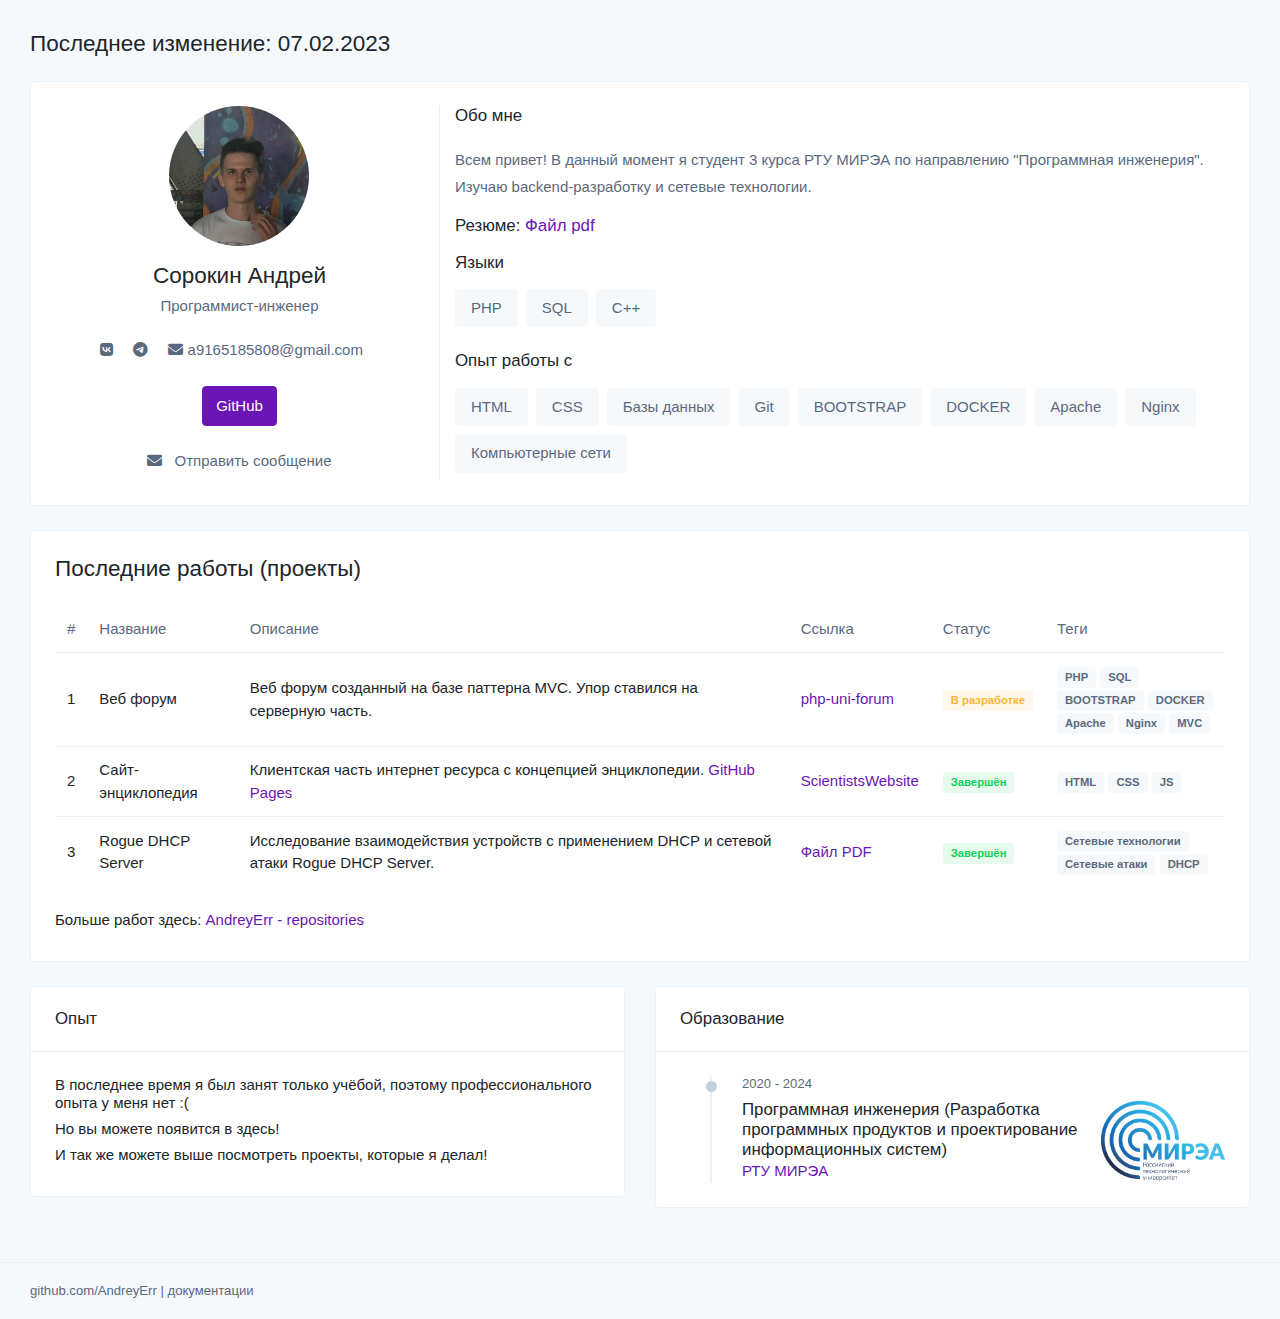
==== index.html @ faf2d647 "Doc Edit" ====
<!DOCTYPE html>
<html lang="ru" class="no-js">
	<!-- Head -->
	<head>
		<title>Профиль</title>

		<!-- Meta -->
		<meta charset="utf-8">
		<meta name="viewport" content="width=device-width, initial-scale=1, shrink-to-fit=no">
		<meta http-equiv="x-ua-compatible" content="ie=edge">
		<meta name="keywords" content="">
		<meta name="description" content="Сайт-визитка">
		<meta name="author" content="htmlstream.com, shohanur.rahman13, Андрей сорокин">

		<!-- Favicon -->
		<link rel="shortcut icon" href="./favicon.ico" type="image/x-icon">
		<link href="https://cdnjs.cloudflare.com/ajax/libs/font-awesome/6.2.0/css/all.min.css" rel="stylesheet">

		<!-- Theme Styles -->
		<link rel="stylesheet" href="assets/css/theme.css">
	</head>
	<!-- End Head -->

	<body>

		<main class="u-main" role="main">


			<div class="u-content">
				<div class="u-body">
					<h1 class="h2 font-weight-semibold mb-4">Последнее изменение: 07.02.2023</h1>
					<div class="card mb-4">
						<div class="card-body">
							<div class="row">
								<div class="col-md-4 border-md-right border-light text-center">
									<img class="img-fluid rounded-circle mb-3" src="./assets/img/avatars/img1.jpg" alt="Image description" width="140">

									<h2 class="mb-2">Сорокин Андрей</h2>
									<h4 class="text-muted mb-4">Программист-инженер</h4>

									<ul class="list-inline mb-4">
										<li class="list-inline-item mr-3">
											<a class="link-muted" href="https://vk.com/rlo1999" target="_blank">
												<i class="fa-brands fa-vk"></i>
											</a>
										</li>
										<li class="list-inline-item mr-3">
											<a class="link-muted" href="https://t.me/andrierr" target="_blank">
												<i class="fa-brands fa-telegram"></i>
											</a>
										</li>
										<li class="list-inline-item mr-3">
											<a class="link-muted" href="mailto:a9165185808@gmail.com" target="_blank">
												<i class="fa-solid fa-envelope"></i> a9165185808@gmail.com
											</a>
										</li>
									</ul>

									<div class="mb-3">
										<a class="btn btn-primary mb-2" href="https://github.com/AndreyErr" target="_blank">GitHub</a>
									</div>

									<a class="link-muted" href="mailto:a9165185808@gmail.com">
										<i class="fa fa-envelope mr-2"></i> Отправить сообщение
									</a>
								</div>

								<div class="col-md-8">
									<h3 class="card-title">Обо мне</h3>
									<p class="mb-3">Всем привет! В данный момент я студент 3 курса РТУ МИРЭА по направлению "Программная инженерия". Изучаю backend-разработку и сетевые технологии.</p>
									<h4 class="h3 mb-3">Резюме: <a class="u-link u-link--primary" href="files/Resum.pdf" target="_blank">Файл pdf</a></h4>
									<h4 class="h3 mb-3">Языки</h4>
									<div class="d-flex flex-wrap align-items-center">
										<span class="bg-light text-muted rounded py-2 px-3 mb-2 mr-2">PHP</span>
										<span class="bg-light text-muted rounded py-2 px-3 mb-2 mr-2">SQL</span>
										<span class="bg-light text-muted rounded py-2 px-3 mb-2 mr-2">C++</span>
									</div>
									<h4 class="h3 mb-3 mt-3">Опыт работы c</h4>
									<div class="d-flex flex-wrap align-items-center">
										<span class="bg-light text-muted rounded py-2 px-3 mb-2 mr-2">HTML</span>
										<span class="bg-light text-muted rounded py-2 px-3 mb-2 mr-2">CSS</span>
										<span class="bg-light text-muted rounded py-2 px-3 mb-2 mr-2">Базы данных</span>
										<span class="bg-light text-muted rounded py-2 px-3 mb-2 mr-2">Git</span>
										<span class="bg-light text-muted rounded py-2 px-3 mb-2 mr-2">BOOTSTRAP</span>
										<span class="bg-light text-muted rounded py-2 px-3 mb-2 mr-2">DOCKER</span>
										<span class="bg-light text-muted rounded py-2 px-3 mb-2 mr-2">Apache</span>
										<span class="bg-light text-muted rounded py-2 px-3 mb-2 mr-2">Nginx</span>
										<span class="bg-light text-muted rounded py-2 px-3 mb-2 mr-2">Компьютерные сети</span>
									</div>
								</div>
							</div>
						</div>
					</div>


					<div class="card mb-4">





						<div class="card-body">
							<h1 class="h2 font-weight-semibold mb-4">Последние работы (проекты)</h1>
							<div class="table-responsive">
								<table class="table table-hover">
									<thead>
										<tr>
											<th scope="col">#</th>
											<th scope="col">Название</th>
											<th scope="col">Описание</th>
											<th scope="col">Ссылка</th>
											<th scope="col">Статус</th>
											<th scope="col" width="180">Теги</th>
										</tr>
									</thead>

									<tbody>
										<tr>
											<td>1</td>
											<td>Веб форум</td>
											<td>Веб форум созданный на базе паттерна MVC. Упор ставился на серверную часть.</td>
											<td><a class="u-link u-link--primary" href="https://github.com/AndreyErr/php-uni-forum" target="_blank">php-uni-forum</a></td>
											<td><a class="badge badge-soft-warning" href="#!">В разработке</a></td>
											<td>
												<a class="badge bg-light text-muted" href="#!">PHP</a>
												<a class="badge bg-light text-muted" href="#!">SQL</a>
												<a class="badge bg-light text-muted" href="#!">BOOTSTRAP</a>
												<a class="badge bg-light text-muted" href="#!">DOCKER</a>
												<a class="badge bg-light text-muted" href="#!">Apache</a>
												<a class="badge bg-light text-muted" href="#!">Nginx</a>
												<a class="badge bg-light text-muted" href="#!">MVC</a>
											</td>
										</tr>
										<tr>
											<td>2</td>
											<td>Сайт-энциклопедия</td>
											<td>Клиентская часть интернет ресурса с концепцией энциклопедии. <a class="u-link u-link--primary" href="https://andreyerr.github.io/ScientistsWebsite/" target="_blank">GitHub Pages</a></td>
											<td><a class="u-link u-link--primary" href="https://github.com/AndreyErr/ScientistsWebsite" target="_blank">ScientistsWebsite</a></td>
											<td><a class="badge badge-soft-success" href="#!">Завершён</a></td>
											<td>
												<a class="badge bg-light text-muted" href="#!">HTML</a>
												<a class="badge bg-light text-muted" href="#!">CSS</a>
												<a class="badge bg-light text-muted" href="#!">JS</a>
											</td>
										</tr>
										<tr>
											<td>3</td>
											<td>Rogue DHCP Server</td>
											<td>Исследование взаимодействия устройств с применением DHCP и сетевой атаки Rogue DHCP Server.</td>
											<td><a class="u-link u-link--primary" href="files/DHCP.pdf" target="_blank">Файл PDF</a></td>
											<td><a class="badge badge-soft-success" href="#!">Завершён</a></td>
											<td>
												<a class="badge bg-light text-muted" href="#!">Сетевые технологии</a>
												<a class="badge bg-light text-muted" href="#!">Сетевые атаки</a>
												<a class="badge bg-light text-muted" href="#!">DHCP</a>
											</td>
										</tr>
									</tbody>
								</table>
							</div>
							<h4 class="font-weight-semibold mt-2">Больше работ здесь: <a class="u-link u-link--primary" href="https://github.com/AndreyErr?tab=repositories" target="_blank">AndreyErr - repositories</a></h4>
						</div>










					</div>

					<div class="row">
						<div class="col-lg-6">
							<div class="card mb-4">
		            <header class="card-header">
		              <h2 class="h3 card-header-title">Опыт</h2>
		            </header>

								<div class="card-body">
									<!-- <div class="u-timeline">
										<div class="u-timeline__item">
											<div class="h5 font-weight-normal text-muted mb-2">Dec 2010 - Feb 2013</div>
											<h3 class="mb-0">Head of Development Deparment</h3>
											<p class="mb-2">
												<a class="u-link u-link--primary" href="#!">Apple Inc.</a>
											</p>
											<p class="mb-0">Forget Ebay and other forms of advertising for your property</p>
										</div>
									</div> -->
									<h4>В последнее время я был занят только учёбой, поэтому профессионального опыта у меня нет :(</h4>
									<h4>Но вы можете появится в здесь!</h4>
									<h4>И так же можете выше посмотреть проекты, которые я делал!</h4>
								</div>
							</div>
						</div>

						<div class="col-lg-6">
							<div class="card mb-4">
		            <header class="card-header">
		              <h2 class="h3 card-header-title">Образование</h2>
		            </header>

								<div class="card-body">
									<div class="u-timeline">

										<div class="u-timeline__item">
											<div class="h5 font-weight-normal text-muted mb-2">2020 - 2024</div>

											<div class="media d-block d-sm-flex align-items-center">
												<div class="media-body mb-3 mb-sm-0">
													<h3 class="mb-0">Программная инженерия (Разработка программных продуктов и проектирование информационных систем)</h3>
													<a class="u-link u-link--primary" href="https://www.mirea.ru/" target="_blank">РТУ МИРЭА</a>
												</div>

												<a class="ml-sm-auto" href="https://www.mirea.ru/" target="_blank">
													<img class="img-fluid" src="assets/img/brands/mirea.jpg" width="124" alt="Image description">
												</a>
											</div>
										</div>
									</div>
								</div>
							</div>

							<!-- <div class="card">
		            <header class="card-header">
		              <h2 class="h3 card-header-title">Certificates</h2>
		            </header>

								<div class="card-body">
									<div class="media d-block d-sm-flex mb-3">
										<div class="d-flex align-items-center justify-content-center bg-light u-icon-wrap--horizontal--lg rounded mb-3 mb-sm-0 mr-sm-4">
											<i class="fa fa-graduation-cap"></i>
										</div>

										<div class="media-body">
											<div class="h5 font-weight-normal text-muted mb-2">Feb 2013</div>
											<h3 class="mb-0">Computer Science Basics</h3>
											<a class="u-link u-link--primary" href="#!">Google</a>
										</div>
									</div>
								</div>
							</div> -->
						</div>
					</div>
				</div>

				

				<!-- Footer -->
				<footer class="u-footer d-md-flex align-items-md-center text-center text-md-left text-muted text-muted">
					<p class="h5 mb-2 mb-md-0"><a class="link-muted" href="https://github.com/AndreyErr" target="_blank">github.com/AndreyErr</a> | <a class="link-muted" href="documentation/index.html" target="_blank">документации</a></p>
				</footer>
				<!-- End Footer -->
			</div>
		</main>
	</body>
</html>
---- assets/css/theme.css ----
/*----------------------------------------------------------------------
  * Stream Dashboard
  * Copyright 2018 Htmlstream (https://htmlstream.com)
  * Licensed under MIT
------------------------------------------------------------------------*/
/*!
 * Bootstrap v4.1.3 (https://getbootstrap.com/)
 * Copyright 2011-2018 The Bootstrap Authors
 * Copyright 2011-2018 Twitter, Inc.
 * Licensed under MIT (https://github.com/twbs/bootstrap/blob/master/LICENSE)
 */
:root {
  --blue: #007bff;
  --indigo: #6610f2;
  --purple: #6f42c1;
  --pink: #e83e8c;
  --red: #dc3545;
  --orange: #fd7e14;
  --yellow: #ffc107;
  --green: #28a745;
  --teal: #20c997;
  --cyan: #17a2b8;
  --white: #fff;
  --gray: #5a6a7e;
  --gray-dark: #1b1e24;
  --primary: #6b15b6;
  --secondary: #00c9a7;
  --success: #0dd157;
  --info: #2972fa;
  --warning: #fab633;
  --danger: #fb4143;
  --light: #f6f9fc;
  --dark: #1b1e24;
  --soft-primary: rgba(107, 21, 182, 0.1);
  --soft-secondary: rgba(0, 201, 167, 0.1);
  --soft-info: rgba(41, 114, 250, 0.1);
  --soft-success: rgba(13, 209, 87, 0.1);
  --soft-danger: rgba(251, 65, 67, 0.1);
  --soft-warning: rgba(250, 182, 51, 0.1);
  --breakpoint-xs: 0;
  --breakpoint-sm: 576px;
  --breakpoint-md: 768px;
  --breakpoint-lg: 992px;
  --breakpoint-xl: 1200px;
  --font-family-sans-serif: "Open Sans", sans-serif;
  --font-family-monospace: SFMono-Regular, Menlo, Monaco, Consolas, "Liberation Mono", "Courier New", monospace;
}

*,
*::before,
*::after {
  box-sizing: border-box;
}

html {
  font-family: sans-serif;
  line-height: 1.15;
  -webkit-text-size-adjust: 100%;
  -ms-text-size-adjust: 100%;
  -ms-overflow-style: scrollbar;
  -webkit-tap-highlight-color: rgba(0, 0, 0, 0);
}

@-ms-viewport {
  width: device-width;
}

article, aside, figcaption, figure, footer, header, hgroup, main, nav, section {
  display: block;
}

body {
  margin: 0;
  font-family: "Open Sans", sans-serif;
  font-size: 0.9375rem;
  font-weight: 400;
  line-height: 1.5;
  color: #212529;
  text-align: left;
  background-color: #f6f9fc;
}

[tabindex="-1"]:focus {
  outline: 0 !important;
}

hr {
  box-sizing: content-box;
  height: 0;
  overflow: visible;
}

h1, h2, h3, h4, h5, h6 {
  margin-top: 0;
  margin-bottom: 0.5rem;
}

p {
  margin-top: 0;
  margin-bottom: 1rem;
}

abbr[title],
abbr[data-original-title] {
  text-decoration: underline;
  -webkit-text-decoration: underline dotted;
          text-decoration: underline dotted;
  cursor: help;
  border-bottom: 0;
}

address {
  margin-bottom: 1rem;
  font-style: normal;
  line-height: inherit;
}

ol,
ul,
dl {
  margin-top: 0;
  margin-bottom: 1rem;
}

ol ol,
ul ul,
ol ul,
ul ol {
  margin-bottom: 0;
}

dt {
  font-weight: 600;
}

dd {
  margin-bottom: .5rem;
  margin-left: 0;
}

blockquote {
  margin: 0 0 1rem;
}

dfn {
  font-style: italic;
}

b,
strong {
  font-weight: bolder;
}

small {
  font-size: 80%;
}

sub,
sup {
  position: relative;
  font-size: 75%;
  line-height: 0;
  vertical-align: baseline;
}

sub {
  bottom: -.25em;
}

sup {
  top: -.5em;
}

a {
  color: #6b15b6;
  text-decoration: none;
  background-color: transparent;
  -webkit-text-decoration-skip: objects;
}

a:hover {
  color: #430d71;
  text-decoration: none;
}

a:not([href]):not([tabindex]) {
  color: inherit;
  text-decoration: none;
}

a:not([href]):not([tabindex]):hover, a:not([href]):not([tabindex]):focus {
  color: inherit;
  text-decoration: none;
}

a:not([href]):not([tabindex]):focus {
  outline: 0;
}

pre,
code,
kbd,
samp {
  font-family: SFMono-Regular, Menlo, Monaco, Consolas, "Liberation Mono", "Courier New", monospace;
  font-size: 1em;
}

pre {
  margin-top: 0;
  margin-bottom: 1rem;
  overflow: auto;
  -ms-overflow-style: scrollbar;
}

figure {
  margin: 0 0 1rem;
}

img {
  vertical-align: middle;
  border-style: none;
}

svg {
  overflow: hidden;
  vertical-align: middle;
}

table {
  border-collapse: collapse;
}

caption {
  padding-top: 0.75rem;
  padding-bottom: 0.75rem;
  color: #5a6a7e;
  text-align: left;
  caption-side: bottom;
}

th {
  text-align: inherit;
}

label {
  display: inline-block;
  margin-bottom: 0.5rem;
}

button {
  border-radius: 0;
}

button:focus {
  outline: 1px dotted;
  outline: 5px auto -webkit-focus-ring-color;
}

input,
button,
select,
optgroup,
textarea {
  margin: 0;
  font-family: inherit;
  font-size: inherit;
  line-height: inherit;
}

button,
input {
  overflow: visible;
}

button,
select {
  text-transform: none;
}

button,
html [type="button"],
[type="reset"],
[type="submit"] {
  -webkit-appearance: button;
}

button::-moz-focus-inner,
[type="button"]::-moz-focus-inner,
[type="reset"]::-moz-focus-inner,
[type="submit"]::-moz-focus-inner {
  padding: 0;
  border-style: none;
}

input[type="radio"],
input[type="checkbox"] {
  box-sizing: border-box;
  padding: 0;
}

input[type="date"],
input[type="time"],
input[type="datetime-local"],
input[type="month"] {
  -webkit-appearance: listbox;
}

textarea {
  overflow: auto;
  resize: vertical;
}

fieldset {
  min-width: 0;
  padding: 0;
  margin: 0;
  border: 0;
}

legend {
  display: block;
  width: 100%;
  max-width: 100%;
  padding: 0;
  margin-bottom: .5rem;
  font-size: 1.5rem;
  line-height: inherit;
  color: inherit;
  white-space: normal;
}

progress {
  vertical-align: baseline;
}

[type="number"]::-webkit-inner-spin-button,
[type="number"]::-webkit-outer-spin-button {
  height: auto;
}

[type="search"] {
  outline-offset: -2px;
  -webkit-appearance: none;
}

[type="search"]::-webkit-search-cancel-button,
[type="search"]::-webkit-search-decoration {
  -webkit-appearance: none;
}

::-webkit-file-upload-button {
  font: inherit;
  -webkit-appearance: button;
}

output {
  display: inline-block;
}

summary {
  display: list-item;
  cursor: pointer;
}

template {
  display: none;
}

[hidden] {
  display: none !important;
}

h1, h2, h3, h4, h5, h6,
.h1, .h2, .h3, .h4, .h5, .h6 {
  margin-bottom: 0.5rem;
  font-family: inherit;
  font-weight: 500;
  line-height: 1.2;
  color: inherit;
}

h1, .h1 {
  font-size: 1.64062rem;
}

h2, .h2 {
  font-size: 1.40625rem;
}

h3, .h3 {
  font-size: 1.05469rem;
}

h4, .h4 {
  font-size: 0.9375rem;
}

h5, .h5 {
  font-size: 0.82031rem;
}

h6, .h6 {
  font-size: 0.70312rem;
}

.lead {
  font-size: 1.17188rem;
  font-weight: 300;
}

.display-1 {
  font-size: 6rem;
  font-weight: 300;
  line-height: 1.2;
}

.display-2 {
  font-size: 5.5rem;
  font-weight: 300;
  line-height: 1.2;
}

.display-3 {
  font-size: 4.5rem;
  font-weight: 300;
  line-height: 1.2;
}

.display-4 {
  font-size: 3.5rem;
  font-weight: 300;
  line-height: 1.2;
}

hr {
  margin-top: 1rem;
  margin-bottom: 1rem;
  border: 0;
  border-top: 1px solid #eaf2f9;
}

small,
.small {
  font-size: 80%;
  font-weight: 400;
}

mark,
.mark {
  padding: 0.2em;
  background-color: #fcf8e3;
}

.list-unstyled {
  padding-left: 0;
  list-style: none;
}

.list-inline {
  padding-left: 0;
  list-style: none;
}

.list-inline-item {
  display: inline-block;
}

.list-inline-item:not(:last-child) {
  margin-right: 0.5rem;
}

.initialism {
  font-size: 90%;
  text-transform: uppercase;
}

.blockquote {
  margin-bottom: 1rem;
  font-size: 1.17188rem;
}

.blockquote-footer {
  display: block;
  font-size: 80%;
  color: #5a6a7e;
}

.blockquote-footer::before {
  content: "\2014 \00A0";
}

.img-fluid {
  max-width: 100%;
  height: auto;
}

.img-thumbnail {
  padding: 0.25rem;
  background-color: #f6f9fc;
  border: 1px solid #dee2e6;
  border-radius: 0.25rem;
  max-width: 100%;
  height: auto;
}

.figure {
  display: inline-block;
}

.figure-img {
  margin-bottom: 0.5rem;
  line-height: 1;
}

.figure-caption {
  font-size: 90%;
  color: #5a6a7e;
}

code {
  font-size: 87.5%;
  color: #e83e8c;
  word-break: break-word;
}

a > code {
  color: inherit;
}

kbd {
  padding: 0.2rem 0.4rem;
  font-size: 87.5%;
  color: #fff;
  background-color: #212529;
  border-radius: 0.2rem;
}

kbd kbd {
  padding: 0;
  font-size: 100%;
  font-weight: 600;
}

pre {
  display: block;
  font-size: 87.5%;
  color: #212529;
}

pre code {
  font-size: inherit;
  color: inherit;
  word-break: normal;
}

.pre-scrollable {
  max-height: 340px;
  overflow-y: scroll;
}

.container {
  width: 100%;
  padding-right: 15px;
  padding-left: 15px;
  margin-right: auto;
  margin-left: auto;
}

@media (min-width: 576px) {
  .container {
    max-width: 540px;
  }
}

@media (min-width: 768px) {
  .container {
    max-width: 720px;
  }
}

@media (min-width: 992px) {
  .container {
    max-width: 960px;
  }
}

@media (min-width: 1200px) {
  .container {
    max-width: 1140px;
  }
}

.container-fluid {
  width: 100%;
  padding-right: 15px;
  padding-left: 15px;
  margin-right: auto;
  margin-left: auto;
}

.row {
  display: -ms-flexbox;
  display: flex;
  -ms-flex-wrap: wrap;
      flex-wrap: wrap;
  margin-right: -15px;
  margin-left: -15px;
}

.no-gutters {
  margin-right: 0;
  margin-left: 0;
}

.no-gutters > .col,
.no-gutters > [class*="col-"] {
  padding-right: 0;
  padding-left: 0;
}

.col-1, .col-2, .col-3, .col-4, .col-5, .col-6, .col-7, .col-8, .col-9, .col-10, .col-11, .col-12, .col,
.col-auto, .col-sm-1, .col-sm-2, .col-sm-3, .col-sm-4, .col-sm-5, .col-sm-6, .col-sm-7, .col-sm-8, .col-sm-9, .col-sm-10, .col-sm-11, .col-sm-12, .col-sm,
.col-sm-auto, .col-md-1, .col-md-2, .col-md-3, .col-md-4, .col-md-5, .col-md-6, .col-md-7, .col-md-8, .col-md-9, .col-md-10, .col-md-11, .col-md-12, .col-md,
.col-md-auto, .col-lg-1, .col-lg-2, .col-lg-3, .col-lg-4, .col-lg-5, .col-lg-6, .col-lg-7, .col-lg-8, .col-lg-9, .col-lg-10, .col-lg-11, .col-lg-12, .col-lg,
.col-lg-auto, .col-xl-1, .col-xl-2, .col-xl-3, .col-xl-4, .col-xl-5, .col-xl-6, .col-xl-7, .col-xl-8, .col-xl-9, .col-xl-10, .col-xl-11, .col-xl-12, .col-xl,
.col-xl-auto {
  position: relative;
  width: 100%;
  min-height: 1px;
  padding-right: 15px;
  padding-left: 15px;
}

.col {
  -ms-flex-preferred-size: 0;
      flex-basis: 0;
  -ms-flex-positive: 1;
      flex-grow: 1;
  max-width: 100%;
}

.col-auto {
  -ms-flex: 0 0 auto;
      flex: 0 0 auto;
  width: auto;
  max-width: none;
}

.col-1 {
  -ms-flex: 0 0 8.33333%;
      flex: 0 0 8.33333%;
  max-width: 8.33333%;
}

.col-2 {
  -ms-flex: 0 0 16.66667%;
      flex: 0 0 16.66667%;
  max-width: 16.66667%;
}

.col-3 {
  -ms-flex: 0 0 25%;
      flex: 0 0 25%;
  max-width: 25%;
}

.col-4 {
  -ms-flex: 0 0 33.33333%;
      flex: 0 0 33.33333%;
  max-width: 33.33333%;
}

.col-5 {
  -ms-flex: 0 0 41.66667%;
      flex: 0 0 41.66667%;
  max-width: 41.66667%;
}

.col-6 {
  -ms-flex: 0 0 50%;
      flex: 0 0 50%;
  max-width: 50%;
}

.col-7 {
  -ms-flex: 0 0 58.33333%;
      flex: 0 0 58.33333%;
  max-width: 58.33333%;
}

.col-8 {
  -ms-flex: 0 0 66.66667%;
      flex: 0 0 66.66667%;
  max-width: 66.66667%;
}

.col-9 {
  -ms-flex: 0 0 75%;
      flex: 0 0 75%;
  max-width: 75%;
}

.col-10 {
  -ms-flex: 0 0 83.33333%;
      flex: 0 0 83.33333%;
  max-width: 83.33333%;
}

.col-11 {
  -ms-flex: 0 0 91.66667%;
      flex: 0 0 91.66667%;
  max-width: 91.66667%;
}

.col-12 {
  -ms-flex: 0 0 100%;
      flex: 0 0 100%;
  max-width: 100%;
}

.order-first {
  -ms-flex-order: -1;
      order: -1;
}

.order-last {
  -ms-flex-order: 13;
      order: 13;
}

.order-0 {
  -ms-flex-order: 0;
      order: 0;
}

.order-1 {
  -ms-flex-order: 1;
      order: 1;
}

.order-2 {
  -ms-flex-order: 2;
      order: 2;
}

.order-3 {
  -ms-flex-order: 3;
      order: 3;
}

.order-4 {
  -ms-flex-order: 4;
      order: 4;
}

.order-5 {
  -ms-flex-order: 5;
      order: 5;
}

.order-6 {
  -ms-flex-order: 6;
      order: 6;
}

.order-7 {
  -ms-flex-order: 7;
      order: 7;
}

.order-8 {
  -ms-flex-order: 8;
      order: 8;
}

.order-9 {
  -ms-flex-order: 9;
      order: 9;
}

.order-10 {
  -ms-flex-order: 10;
      order: 10;
}

.order-11 {
  -ms-flex-order: 11;
      order: 11;
}

.order-12 {
  -ms-flex-order: 12;
      order: 12;
}

.offset-1 {
  margin-left: 8.33333%;
}

.offset-2 {
  margin-left: 16.66667%;
}

.offset-3 {
  margin-left: 25%;
}

.offset-4 {
  margin-left: 33.33333%;
}

.offset-5 {
  margin-left: 41.66667%;
}

.offset-6 {
  margin-left: 50%;
}

.offset-7 {
  margin-left: 58.33333%;
}

.offset-8 {
  margin-left: 66.66667%;
}

.offset-9 {
  margin-left: 75%;
}

.offset-10 {
  margin-left: 83.33333%;
}

.offset-11 {
  margin-left: 91.66667%;
}

@media (min-width: 576px) {
  .col-sm {
    -ms-flex-preferred-size: 0;
        flex-basis: 0;
    -ms-flex-positive: 1;
        flex-grow: 1;
    max-width: 100%;
  }
  .col-sm-auto {
    -ms-flex: 0 0 auto;
        flex: 0 0 auto;
    width: auto;
    max-width: none;
  }
  .col-sm-1 {
    -ms-flex: 0 0 8.33333%;
        flex: 0 0 8.33333%;
    max-width: 8.33333%;
  }
  .col-sm-2 {
    -ms-flex: 0 0 16.66667%;
        flex: 0 0 16.66667%;
    max-width: 16.66667%;
  }
  .col-sm-3 {
    -ms-flex: 0 0 25%;
        flex: 0 0 25%;
    max-width: 25%;
  }
  .col-sm-4 {
    -ms-flex: 0 0 33.33333%;
        flex: 0 0 33.33333%;
    max-width: 33.33333%;
  }
  .col-sm-5 {
    -ms-flex: 0 0 41.66667%;
        flex: 0 0 41.66667%;
    max-width: 41.66667%;
  }
  .col-sm-6 {
    -ms-flex: 0 0 50%;
        flex: 0 0 50%;
    max-width: 50%;
  }
  .col-sm-7 {
    -ms-flex: 0 0 58.33333%;
        flex: 0 0 58.33333%;
    max-width: 58.33333%;
  }
  .col-sm-8 {
    -ms-flex: 0 0 66.66667%;
        flex: 0 0 66.66667%;
    max-width: 66.66667%;
  }
  .col-sm-9 {
    -ms-flex: 0 0 75%;
        flex: 0 0 75%;
    max-width: 75%;
  }
  .col-sm-10 {
    -ms-flex: 0 0 83.33333%;
        flex: 0 0 83.33333%;
    max-width: 83.33333%;
  }
  .col-sm-11 {
    -ms-flex: 0 0 91.66667%;
        flex: 0 0 91.66667%;
    max-width: 91.66667%;
  }
  .col-sm-12 {
    -ms-flex: 0 0 100%;
        flex: 0 0 100%;
    max-width: 100%;
  }
  .order-sm-first {
    -ms-flex-order: -1;
        order: -1;
  }
  .order-sm-last {
    -ms-flex-order: 13;
        order: 13;
  }
  .order-sm-0 {
    -ms-flex-order: 0;
        order: 0;
  }
  .order-sm-1 {
    -ms-flex-order: 1;
        order: 1;
  }
  .order-sm-2 {
    -ms-flex-order: 2;
        order: 2;
  }
  .order-sm-3 {
    -ms-flex-order: 3;
        order: 3;
  }
  .order-sm-4 {
    -ms-flex-order: 4;
        order: 4;
  }
  .order-sm-5 {
    -ms-flex-order: 5;
        order: 5;
  }
  .order-sm-6 {
    -ms-flex-order: 6;
        order: 6;
  }
  .order-sm-7 {
    -ms-flex-order: 7;
        order: 7;
  }
  .order-sm-8 {
    -ms-flex-order: 8;
        order: 8;
  }
  .order-sm-9 {
    -ms-flex-order: 9;
        order: 9;
  }
  .order-sm-10 {
    -ms-flex-order: 10;
        order: 10;
  }
  .order-sm-11 {
    -ms-flex-order: 11;
        order: 11;
  }
  .order-sm-12 {
    -ms-flex-order: 12;
        order: 12;
  }
  .offset-sm-0 {
    margin-left: 0;
  }
  .offset-sm-1 {
    margin-left: 8.33333%;
  }
  .offset-sm-2 {
    margin-left: 16.66667%;
  }
  .offset-sm-3 {
    margin-left: 25%;
  }
  .offset-sm-4 {
    margin-left: 33.33333%;
  }
  .offset-sm-5 {
    margin-left: 41.66667%;
  }
  .offset-sm-6 {
    margin-left: 50%;
  }
  .offset-sm-7 {
    margin-left: 58.33333%;
  }
  .offset-sm-8 {
    margin-left: 66.66667%;
  }
  .offset-sm-9 {
    margin-left: 75%;
  }
  .offset-sm-10 {
    margin-left: 83.33333%;
  }
  .offset-sm-11 {
    margin-left: 91.66667%;
  }
}

@media (min-width: 768px) {
  .col-md {
    -ms-flex-preferred-size: 0;
        flex-basis: 0;
    -ms-flex-positive: 1;
        flex-grow: 1;
    max-width: 100%;
  }
  .col-md-auto {
    -ms-flex: 0 0 auto;
        flex: 0 0 auto;
    width: auto;
    max-width: none;
  }
  .col-md-1 {
    -ms-flex: 0 0 8.33333%;
        flex: 0 0 8.33333%;
    max-width: 8.33333%;
  }
  .col-md-2 {
    -ms-flex: 0 0 16.66667%;
        flex: 0 0 16.66667%;
    max-width: 16.66667%;
  }
  .col-md-3 {
    -ms-flex: 0 0 25%;
        flex: 0 0 25%;
    max-width: 25%;
  }
  .col-md-4 {
    -ms-flex: 0 0 33.33333%;
        flex: 0 0 33.33333%;
    max-width: 33.33333%;
  }
  .col-md-5 {
    -ms-flex: 0 0 41.66667%;
        flex: 0 0 41.66667%;
    max-width: 41.66667%;
  }
  .col-md-6 {
    -ms-flex: 0 0 50%;
        flex: 0 0 50%;
    max-width: 50%;
  }
  .col-md-7 {
    -ms-flex: 0 0 58.33333%;
        flex: 0 0 58.33333%;
    max-width: 58.33333%;
  }
  .col-md-8 {
    -ms-flex: 0 0 66.66667%;
        flex: 0 0 66.66667%;
    max-width: 66.66667%;
  }
  .col-md-9 {
    -ms-flex: 0 0 75%;
        flex: 0 0 75%;
    max-width: 75%;
  }
  .col-md-10 {
    -ms-flex: 0 0 83.33333%;
        flex: 0 0 83.33333%;
    max-width: 83.33333%;
  }
  .col-md-11 {
    -ms-flex: 0 0 91.66667%;
        flex: 0 0 91.66667%;
    max-width: 91.66667%;
  }
  .col-md-12 {
    -ms-flex: 0 0 100%;
        flex: 0 0 100%;
    max-width: 100%;
  }
  .order-md-first {
    -ms-flex-order: -1;
        order: -1;
  }
  .order-md-last {
    -ms-flex-order: 13;
        order: 13;
  }
  .order-md-0 {
    -ms-flex-order: 0;
        order: 0;
  }
  .order-md-1 {
    -ms-flex-order: 1;
        order: 1;
  }
  .order-md-2 {
    -ms-flex-order: 2;
        order: 2;
  }
  .order-md-3 {
    -ms-flex-order: 3;
        order: 3;
  }
  .order-md-4 {
    -ms-flex-order: 4;
        order: 4;
  }
  .order-md-5 {
    -ms-flex-order: 5;
        order: 5;
  }
  .order-md-6 {
    -ms-flex-order: 6;
        order: 6;
  }
  .order-md-7 {
    -ms-flex-order: 7;
        order: 7;
  }
  .order-md-8 {
    -ms-flex-order: 8;
        order: 8;
  }
  .order-md-9 {
    -ms-flex-order: 9;
        order: 9;
  }
  .order-md-10 {
    -ms-flex-order: 10;
        order: 10;
  }
  .order-md-11 {
    -ms-flex-order: 11;
        order: 11;
  }
  .order-md-12 {
    -ms-flex-order: 12;
        order: 12;
  }
  .offset-md-0 {
    margin-left: 0;
  }
  .offset-md-1 {
    margin-left: 8.33333%;
  }
  .offset-md-2 {
    margin-left: 16.66667%;
  }
  .offset-md-3 {
    margin-left: 25%;
  }
  .offset-md-4 {
    margin-left: 33.33333%;
  }
  .offset-md-5 {
    margin-left: 41.66667%;
  }
  .offset-md-6 {
    margin-left: 50%;
  }
  .offset-md-7 {
    margin-left: 58.33333%;
  }
  .offset-md-8 {
    margin-left: 66.66667%;
  }
  .offset-md-9 {
    margin-left: 75%;
  }
  .offset-md-10 {
    margin-left: 83.33333%;
  }
  .offset-md-11 {
    margin-left: 91.66667%;
  }
}

@media (min-width: 992px) {
  .col-lg {
    -ms-flex-preferred-size: 0;
        flex-basis: 0;
    -ms-flex-positive: 1;
        flex-grow: 1;
    max-width: 100%;
  }
  .col-lg-auto {
    -ms-flex: 0 0 auto;
        flex: 0 0 auto;
    width: auto;
    max-width: none;
  }
  .col-lg-1 {
    -ms-flex: 0 0 8.33333%;
        flex: 0 0 8.33333%;
    max-width: 8.33333%;
  }
  .col-lg-2 {
    -ms-flex: 0 0 16.66667%;
        flex: 0 0 16.66667%;
    max-width: 16.66667%;
  }
  .col-lg-3 {
    -ms-flex: 0 0 25%;
        flex: 0 0 25%;
    max-width: 25%;
  }
  .col-lg-4 {
    -ms-flex: 0 0 33.33333%;
        flex: 0 0 33.33333%;
    max-width: 33.33333%;
  }
  .col-lg-5 {
    -ms-flex: 0 0 41.66667%;
        flex: 0 0 41.66667%;
    max-width: 41.66667%;
  }
  .col-lg-6 {
    -ms-flex: 0 0 50%;
        flex: 0 0 50%;
    max-width: 50%;
  }
  .col-lg-7 {
    -ms-flex: 0 0 58.33333%;
        flex: 0 0 58.33333%;
    max-width: 58.33333%;
  }
  .col-lg-8 {
    -ms-flex: 0 0 66.66667%;
        flex: 0 0 66.66667%;
    max-width: 66.66667%;
  }
  .col-lg-9 {
    -ms-flex: 0 0 75%;
        flex: 0 0 75%;
    max-width: 75%;
  }
  .col-lg-10 {
    -ms-flex: 0 0 83.33333%;
        flex: 0 0 83.33333%;
    max-width: 83.33333%;
  }
  .col-lg-11 {
    -ms-flex: 0 0 91.66667%;
        flex: 0 0 91.66667%;
    max-width: 91.66667%;
  }
  .col-lg-12 {
    -ms-flex: 0 0 100%;
        flex: 0 0 100%;
    max-width: 100%;
  }
  .order-lg-first {
    -ms-flex-order: -1;
        order: -1;
  }
  .order-lg-last {
    -ms-flex-order: 13;
        order: 13;
  }
  .order-lg-0 {
    -ms-flex-order: 0;
        order: 0;
  }
  .order-lg-1 {
    -ms-flex-order: 1;
        order: 1;
  }
  .order-lg-2 {
    -ms-flex-order: 2;
        order: 2;
  }
  .order-lg-3 {
    -ms-flex-order: 3;
        order: 3;
  }
  .order-lg-4 {
    -ms-flex-order: 4;
        order: 4;
  }
  .order-lg-5 {
    -ms-flex-order: 5;
        order: 5;
  }
  .order-lg-6 {
    -ms-flex-order: 6;
        order: 6;
  }
  .order-lg-7 {
    -ms-flex-order: 7;
        order: 7;
  }
  .order-lg-8 {
    -ms-flex-order: 8;
        order: 8;
  }
  .order-lg-9 {
    -ms-flex-order: 9;
        order: 9;
  }
  .order-lg-10 {
    -ms-flex-order: 10;
        order: 10;
  }
  .order-lg-11 {
    -ms-flex-order: 11;
        order: 11;
  }
  .order-lg-12 {
    -ms-flex-order: 12;
        order: 12;
  }
  .offset-lg-0 {
    margin-left: 0;
  }
  .offset-lg-1 {
    margin-left: 8.33333%;
  }
  .offset-lg-2 {
    margin-left: 16.66667%;
  }
  .offset-lg-3 {
    margin-left: 25%;
  }
  .offset-lg-4 {
    margin-left: 33.33333%;
  }
  .offset-lg-5 {
    margin-left: 41.66667%;
  }
  .offset-lg-6 {
    margin-left: 50%;
  }
  .offset-lg-7 {
    margin-left: 58.33333%;
  }
  .offset-lg-8 {
    margin-left: 66.66667%;
  }
  .offset-lg-9 {
    margin-left: 75%;
  }
  .offset-lg-10 {
    margin-left: 83.33333%;
  }
  .offset-lg-11 {
    margin-left: 91.66667%;
  }
}

@media (min-width: 1200px) {
  .col-xl {
    -ms-flex-preferred-size: 0;
        flex-basis: 0;
    -ms-flex-positive: 1;
        flex-grow: 1;
    max-width: 100%;
  }
  .col-xl-auto {
    -ms-flex: 0 0 auto;
        flex: 0 0 auto;
    width: auto;
    max-width: none;
  }
  .col-xl-1 {
    -ms-flex: 0 0 8.33333%;
        flex: 0 0 8.33333%;
    max-width: 8.33333%;
  }
  .col-xl-2 {
    -ms-flex: 0 0 16.66667%;
        flex: 0 0 16.66667%;
    max-width: 16.66667%;
  }
  .col-xl-3 {
    -ms-flex: 0 0 25%;
        flex: 0 0 25%;
    max-width: 25%;
  }
  .col-xl-4 {
    -ms-flex: 0 0 33.33333%;
        flex: 0 0 33.33333%;
    max-width: 33.33333%;
  }
  .col-xl-5 {
    -ms-flex: 0 0 41.66667%;
        flex: 0 0 41.66667%;
    max-width: 41.66667%;
  }
  .col-xl-6 {
    -ms-flex: 0 0 50%;
        flex: 0 0 50%;
    max-width: 50%;
  }
  .col-xl-7 {
    -ms-flex: 0 0 58.33333%;
        flex: 0 0 58.33333%;
    max-width: 58.33333%;
  }
  .col-xl-8 {
    -ms-flex: 0 0 66.66667%;
        flex: 0 0 66.66667%;
    max-width: 66.66667%;
  }
  .col-xl-9 {
    -ms-flex: 0 0 75%;
        flex: 0 0 75%;
    max-width: 75%;
  }
  .col-xl-10 {
    -ms-flex: 0 0 83.33333%;
        flex: 0 0 83.33333%;
    max-width: 83.33333%;
  }
  .col-xl-11 {
    -ms-flex: 0 0 91.66667%;
        flex: 0 0 91.66667%;
    max-width: 91.66667%;
  }
  .col-xl-12 {
    -ms-flex: 0 0 100%;
        flex: 0 0 100%;
    max-width: 100%;
  }
  .order-xl-first {
    -ms-flex-order: -1;
        order: -1;
  }
  .order-xl-last {
    -ms-flex-order: 13;
        order: 13;
  }
  .order-xl-0 {
    -ms-flex-order: 0;
        order: 0;
  }
  .order-xl-1 {
    -ms-flex-order: 1;
        order: 1;
  }
  .order-xl-2 {
    -ms-flex-order: 2;
        order: 2;
  }
  .order-xl-3 {
    -ms-flex-order: 3;
        order: 3;
  }
  .order-xl-4 {
    -ms-flex-order: 4;
        order: 4;
  }
  .order-xl-5 {
    -ms-flex-order: 5;
        order: 5;
  }
  .order-xl-6 {
    -ms-flex-order: 6;
        order: 6;
  }
  .order-xl-7 {
    -ms-flex-order: 7;
        order: 7;
  }
  .order-xl-8 {
    -ms-flex-order: 8;
        order: 8;
  }
  .order-xl-9 {
    -ms-flex-order: 9;
        order: 9;
  }
  .order-xl-10 {
    -ms-flex-order: 10;
        order: 10;
  }
  .order-xl-11 {
    -ms-flex-order: 11;
        order: 11;
  }
  .order-xl-12 {
    -ms-flex-order: 12;
        order: 12;
  }
  .offset-xl-0 {
    margin-left: 0;
  }
  .offset-xl-1 {
    margin-left: 8.33333%;
  }
  .offset-xl-2 {
    margin-left: 16.66667%;
  }
  .offset-xl-3 {
    margin-left: 25%;
  }
  .offset-xl-4 {
    margin-left: 33.33333%;
  }
  .offset-xl-5 {
    margin-left: 41.66667%;
  }
  .offset-xl-6 {
    margin-left: 50%;
  }
  .offset-xl-7 {
    margin-left: 58.33333%;
  }
  .offset-xl-8 {
    margin-left: 66.66667%;
  }
  .offset-xl-9 {
    margin-left: 75%;
  }
  .offset-xl-10 {
    margin-left: 83.33333%;
  }
  .offset-xl-11 {
    margin-left: 91.66667%;
  }
}

.table {
  width: 100%;
  margin-bottom: 1rem;
  background-color: transparent;
}

.table th,
.table td {
  padding: 0.75rem;
  vertical-align: top;
  border-top: 1px solid #eaf2f9;
}

.table thead th {
  vertical-align: bottom;
  border-bottom: 2px solid #eaf2f9;
}

.table tbody + tbody {
  border-top: 2px solid #eaf2f9;
}

.table .table {
  background-color: #f6f9fc;
}

.table-sm th,
.table-sm td {
  padding: 0.3rem;
}

.table-bordered {
  border: 1px solid #eaf2f9;
}

.table-bordered th,
.table-bordered td {
  border: 1px solid #eaf2f9;
}

.table-bordered thead th,
.table-bordered thead td {
  border-bottom-width: 2px;
}

.table-borderless th,
.table-borderless td,
.table-borderless thead th,
.table-borderless tbody + tbody {
  border: 0;
}

.table-striped tbody tr:nth-of-type(odd) {
  background-color: rgba(0, 0, 0, 0.05);
}

.table-hover tbody tr:hover {
  background-color: #f6f9fc;
}

.table-primary,
.table-primary > th,
.table-primary > td {
  background-color: #d6bdeb;
}

.table-hover .table-primary:hover {
  background-color: #caa9e5;
}

.table-hover .table-primary:hover > td,
.table-hover .table-primary:hover > th {
  background-color: #caa9e5;
}

.table-secondary,
.table-secondary > th,
.table-secondary > td {
  background-color: #b8f0e6;
}

.table-hover .table-secondary:hover {
  background-color: #a3ecdf;
}

.table-hover .table-secondary:hover > td,
.table-hover .table-secondary:hover > th {
  background-color: #a3ecdf;
}

.table-success,
.table-success > th,
.table-success > td {
  background-color: #bbf2d0;
}

.table-hover .table-success:hover {
  background-color: #a6eec1;
}

.table-hover .table-success:hover > td,
.table-hover .table-success:hover > th {
  background-color: #a6eec1;
}

.table-info,
.table-info > th,
.table-info > td {
  background-color: #c3d8fe;
}

.table-hover .table-info:hover {
  background-color: #aac8fe;
}

.table-hover .table-info:hover > td,
.table-hover .table-info:hover > th {
  background-color: #aac8fe;
}

.table-warning,
.table-warning > th,
.table-warning > td {
  background-color: #feebc6;
}

.table-hover .table-warning:hover {
  background-color: #fee2ad;
}

.table-hover .table-warning:hover > td,
.table-hover .table-warning:hover > th {
  background-color: #fee2ad;
}

.table-danger,
.table-danger > th,
.table-danger > td {
  background-color: #fecaca;
}

.table-hover .table-danger:hover {
  background-color: #feb1b1;
}

.table-hover .table-danger:hover > td,
.table-hover .table-danger:hover > th {
  background-color: #feb1b1;
}

.table-light,
.table-light > th,
.table-light > td {
  background-color: #fcfdfe;
}

.table-hover .table-light:hover {
  background-color: #e9f0f8;
}

.table-hover .table-light:hover > td,
.table-hover .table-light:hover > th {
  background-color: #e9f0f8;
}

.table-dark,
.table-dark > th,
.table-dark > td {
  background-color: #bfc0c2;
}

.table-hover .table-dark:hover {
  background-color: #b2b3b6;
}

.table-hover .table-dark:hover > td,
.table-hover .table-dark:hover > th {
  background-color: #b2b3b6;
}

.table-soft-primary,
.table-soft-primary > th,
.table-soft-primary > td {
  background-color: rgba(252, 250, 254, 0.748);
}

.table-hover .table-soft-primary:hover {
  background-color: rgba(239, 229, 250, 0.748);
}

.table-hover .table-soft-primary:hover > td,
.table-hover .table-soft-primary:hover > th {
  background-color: rgba(239, 229, 250, 0.748);
}

.table-soft-secondary,
.table-soft-secondary > th,
.table-soft-secondary > td {
  background-color: rgba(250, 254, 253, 0.748);
}

.table-hover .table-soft-secondary:hover {
  background-color: rgba(229, 250, 245, 0.748);
}

.table-hover .table-soft-secondary:hover > td,
.table-hover .table-soft-secondary:hover > th {
  background-color: rgba(229, 250, 245, 0.748);
}

.table-soft-info,
.table-soft-info > th,
.table-soft-info > td {
  background-color: rgba(251, 252, 255, 0.748);
}

.table-hover .table-soft-info:hover {
  background-color: rgba(226, 233, 255, 0.748);
}

.table-hover .table-soft-info:hover > td,
.table-hover .table-soft-info:hover > th {
  background-color: rgba(226, 233, 255, 0.748);
}

.table-soft-success,
.table-soft-success > th,
.table-soft-success > td {
  background-color: rgba(250, 254, 252, 0.748);
}

.table-hover .table-soft-success:hover {
  background-color: rgba(229, 250, 239, 0.748);
}

.table-hover .table-soft-success:hover > td,
.table-hover .table-soft-success:hover > th {
  background-color: rgba(229, 250, 239, 0.748);
}

.table-soft-danger,
.table-soft-danger > th,
.table-soft-danger > td {
  background-color: rgba(255, 251, 251, 0.748);
}

.table-hover .table-soft-danger:hover {
  background-color: rgba(255, 226, 226, 0.748);
}

.table-hover .table-soft-danger:hover > td,
.table-hover .table-soft-danger:hover > th {
  background-color: rgba(255, 226, 226, 0.748);
}

.table-soft-warning,
.table-soft-warning > th,
.table-soft-warning > td {
  background-color: rgba(255, 254, 251, 0.748);
}

.table-hover .table-soft-warning:hover {
  background-color: rgba(255, 248, 226, 0.748);
}

.table-hover .table-soft-warning:hover > td,
.table-hover .table-soft-warning:hover > th {
  background-color: rgba(255, 248, 226, 0.748);
}

.table-active,
.table-active > th,
.table-active > td {
  background-color: #f6f9fc;
}

.table-hover .table-active:hover {
  background-color: #e3ecf6;
}

.table-hover .table-active:hover > td,
.table-hover .table-active:hover > th {
  background-color: #e3ecf6;
}

.table .thead-dark th {
  color: #f6f9fc;
  background-color: #212529;
  border-color: #32383e;
}

.table .thead-light th {
  color: #495057;
  background-color: #eaf2f9;
  border-color: #eaf2f9;
}

.table-dark {
  color: #f6f9fc;
  background-color: #212529;
}

.table-dark th,
.table-dark td,
.table-dark thead th {
  border-color: #32383e;
}

.table-dark.table-bordered {
  border: 0;
}

.table-dark.table-striped tbody tr:nth-of-type(odd) {
  background-color: rgba(255, 255, 255, 0.05);
}

.table-dark.table-hover tbody tr:hover {
  background-color: rgba(255, 255, 255, 0.075);
}

@media (max-width: 575.98px) {
  .table-responsive-sm {
    display: block;
    width: 100%;
    overflow-x: auto;
    -webkit-overflow-scrolling: touch;
    -ms-overflow-style: -ms-autohiding-scrollbar;
  }
  .table-responsive-sm > .table-bordered {
    border: 0;
  }
}

@media (max-width: 767.98px) {
  .table-responsive-md {
    display: block;
    width: 100%;
    overflow-x: auto;
    -webkit-overflow-scrolling: touch;
    -ms-overflow-style: -ms-autohiding-scrollbar;
  }
  .table-responsive-md > .table-bordered {
    border: 0;
  }
}

@media (max-width: 991.98px) {
  .table-responsive-lg {
    display: block;
    width: 100%;
    overflow-x: auto;
    -webkit-overflow-scrolling: touch;
    -ms-overflow-style: -ms-autohiding-scrollbar;
  }
  .table-responsive-lg > .table-bordered {
    border: 0;
  }
}

@media (max-width: 1199.98px) {
  .table-responsive-xl {
    display: block;
    width: 100%;
    overflow-x: auto;
    -webkit-overflow-scrolling: touch;
    -ms-overflow-style: -ms-autohiding-scrollbar;
  }
  .table-responsive-xl > .table-bordered {
    border: 0;
  }
}

.table-responsive {
  display: block;
  width: 100%;
  overflow-x: auto;
  -webkit-overflow-scrolling: touch;
  -ms-overflow-style: -ms-autohiding-scrollbar;
}

.table-responsive > .table-bordered {
  border: 0;
}

.form-control {
  display: block;
  width: 100%;
  height: calc(2.40625rem + 2px);
  padding: 0.5rem 0.8rem;
  font-size: 0.9375rem;
  line-height: 1.5;
  color: #495057;
  background-color: #fff;
  background-clip: padding-box;
  border: 1px solid #d9e4ec;
  border-radius: 0.25rem;
  transition: border-color 0.15s ease-in-out, box-shadow 0.15s ease-in-out;
}

@media screen and (prefers-reduced-motion: reduce) {
  .form-control {
    transition: none;
  }
}

.form-control::-ms-expand {
  background-color: transparent;
  border: 0;
}

.form-control:focus {
  color: #495057;
  background-color: #fff;
  border-color: #aa5eec;
  outline: 0;
  box-shadow: none;
}

.form-control::-webkit-input-placeholder {
  color: #5a6a7e;
  opacity: 1;
}

.form-control::-moz-placeholder {
  color: #5a6a7e;
  opacity: 1;
}

.form-control:-ms-input-placeholder {
  color: #5a6a7e;
  opacity: 1;
}

.form-control::-ms-input-placeholder {
  color: #5a6a7e;
  opacity: 1;
}

.form-control::placeholder {
  color: #5a6a7e;
  opacity: 1;
}

.form-control:disabled, .form-control[readonly] {
  background-color: #f6f9fc;
  opacity: 1;
}

select.form-control:focus::-ms-value {
  color: #495057;
  background-color: #fff;
}

.form-control-file,
.form-control-range {
  display: block;
  width: 100%;
}

.col-form-label {
  padding-top: calc(0.5rem + 1px);
  padding-bottom: calc(0.5rem + 1px);
  margin-bottom: 0;
  font-size: inherit;
  line-height: 1.5;
}

.col-form-label-lg {
  padding-top: calc(0.625rem + 1px);
  padding-bottom: calc(0.625rem + 1px);
  font-size: 1.17188rem;
  line-height: 1.5;
}

.col-form-label-sm {
  padding-top: calc(0.25rem + 1px);
  padding-bottom: calc(0.25rem + 1px);
  font-size: 0.82031rem;
  line-height: 1.5;
}

.form-control-plaintext {
  display: block;
  width: 100%;
  padding-top: 0.5rem;
  padding-bottom: 0.5rem;
  margin-bottom: 0;
  line-height: 1.5;
  color: #212529;
  background-color: transparent;
  border: solid transparent;
  border-width: 1px 0;
}

.form-control-plaintext.form-control-sm, .form-control-plaintext.form-control-lg {
  padding-right: 0;
  padding-left: 0;
}

.form-control-sm {
  height: calc(1.73047rem + 2px);
  padding: 0.25rem 0.5rem;
  font-size: 0.82031rem;
  line-height: 1.5;
  border-radius: 0.2rem;
}

.form-control-lg {
  height: calc(3.00781rem + 2px);
  padding: 0.625rem 1.2rem;
  font-size: 1.17188rem;
  line-height: 1.5;
  border-radius: 0.3rem;
}

select.form-control[size], select.form-control[multiple] {
  height: auto;
}

textarea.form-control {
  height: auto;
}

.form-group {
  margin-bottom: 1rem;
}

.form-text {
  display: block;
  margin-top: 0.25rem;
}

.form-row {
  display: -ms-flexbox;
  display: flex;
  -ms-flex-wrap: wrap;
      flex-wrap: wrap;
  margin-right: -5px;
  margin-left: -5px;
}

.form-row > .col,
.form-row > [class*="col-"] {
  padding-right: 5px;
  padding-left: 5px;
}

.form-check {
  position: relative;
  display: block;
  padding-left: 1.25rem;
}

.form-check-input {
  position: absolute;
  margin-top: 0.3rem;
  margin-left: -1.25rem;
}

.form-check-input:disabled ~ .form-check-label {
  color: #5a6a7e;
}

.form-check-label {
  margin-bottom: 0;
}

.form-check-inline {
  display: -ms-inline-flexbox;
  display: inline-flex;
  -ms-flex-align: center;
      align-items: center;
  padding-left: 0;
  margin-right: 0.75rem;
}

.form-check-inline .form-check-input {
  position: static;
  margin-top: 0;
  margin-right: 0.3125rem;
  margin-left: 0;
}

.valid-feedback {
  display: none;
  width: 100%;
  margin-top: 0.25rem;
  font-size: 80%;
  color: #0dd157;
}

.valid-tooltip {
  position: absolute;
  top: 100%;
  z-index: 5;
  display: none;
  max-width: 100%;
  padding: 0.25rem 0.5rem;
  margin-top: .1rem;
  font-size: 0.82031rem;
  line-height: 1.5;
  color: #fff;
  background-color: rgba(13, 209, 87, 0.9);
  border-radius: 0.25rem;
}

.was-validated .form-control:valid, .form-control.is-valid, .was-validated
.custom-select:valid,
.custom-select.is-valid {
  border-color: #0dd157;
}

.was-validated .form-control:valid:focus, .form-control.is-valid:focus, .was-validated
.custom-select:valid:focus,
.custom-select.is-valid:focus {
  border-color: #0dd157;
  box-shadow: 0 0 0 0 rgba(13, 209, 87, 0.25);
}

.was-validated .form-control:valid ~ .valid-feedback,
.was-validated .form-control:valid ~ .valid-tooltip, .form-control.is-valid ~ .valid-feedback,
.form-control.is-valid ~ .valid-tooltip, .was-validated
.custom-select:valid ~ .valid-feedback,
.was-validated
.custom-select:valid ~ .valid-tooltip,
.custom-select.is-valid ~ .valid-feedback,
.custom-select.is-valid ~ .valid-tooltip {
  display: block;
}

.was-validated .form-control-file:valid ~ .valid-feedback,
.was-validated .form-control-file:valid ~ .valid-tooltip, .form-control-file.is-valid ~ .valid-feedback,
.form-control-file.is-valid ~ .valid-tooltip {
  display: block;
}

.was-validated .form-check-input:valid ~ .form-check-label, .form-check-input.is-valid ~ .form-check-label {
  color: #0dd157;
}

.was-validated .form-check-input:valid ~ .valid-feedback,
.was-validated .form-check-input:valid ~ .valid-tooltip, .form-check-input.is-valid ~ .valid-feedback,
.form-check-input.is-valid ~ .valid-tooltip {
  display: block;
}

.was-validated .custom-control-input:valid ~ .custom-control-label, .custom-control-input.is-valid ~ .custom-control-label {
  color: #0dd157;
}

.was-validated .custom-control-input:valid ~ .custom-control-label::before, .custom-control-input.is-valid ~ .custom-control-label::before {
  background-color: #68f69d;
}

.was-validated .custom-control-input:valid ~ .valid-feedback,
.was-validated .custom-control-input:valid ~ .valid-tooltip, .custom-control-input.is-valid ~ .valid-feedback,
.custom-control-input.is-valid ~ .valid-tooltip {
  display: block;
}

.was-validated .custom-control-input:valid:checked ~ .custom-control-label::before, .custom-control-input.is-valid:checked ~ .custom-control-label::before {
  background-color: #20f16f;
}

.was-validated .custom-control-input:valid:focus ~ .custom-control-label::before, .custom-control-input.is-valid:focus ~ .custom-control-label::before {
  box-shadow: 0 0 0 1px #f6f9fc, 0 0 0 0 rgba(13, 209, 87, 0.25);
}

.was-validated .custom-file-input:valid ~ .custom-file-label, .custom-file-input.is-valid ~ .custom-file-label {
  border-color: #0dd157;
}

.was-validated .custom-file-input:valid ~ .custom-file-label::after, .custom-file-input.is-valid ~ .custom-file-label::after {
  border-color: inherit;
}

.was-validated .custom-file-input:valid ~ .valid-feedback,
.was-validated .custom-file-input:valid ~ .valid-tooltip, .custom-file-input.is-valid ~ .valid-feedback,
.custom-file-input.is-valid ~ .valid-tooltip {
  display: block;
}

.was-validated .custom-file-input:valid:focus ~ .custom-file-label, .custom-file-input.is-valid:focus ~ .custom-file-label {
  box-shadow: 0 0 0 0 rgba(13, 209, 87, 0.25);
}

.invalid-feedback {
  display: none;
  width: 100%;
  margin-top: 0.25rem;
  font-size: 80%;
  color: #fb4143;
}

.invalid-tooltip {
  position: absolute;
  top: 100%;
  z-index: 5;
  display: none;
  max-width: 100%;
  padding: 0.25rem 0.5rem;
  margin-top: .1rem;
  font-size: 0.82031rem;
  line-height: 1.5;
  color: #fff;
  background-color: rgba(251, 65, 67, 0.9);
  border-radius: 0.25rem;
}

.was-validated .form-control:invalid, .form-control.is-invalid, .was-validated
.custom-select:invalid,
.custom-select.is-invalid {
  border-color: #fb4143;
}

.was-validated .form-control:invalid:focus, .form-control.is-invalid:focus, .was-validated
.custom-select:invalid:focus,
.custom-select.is-invalid:focus {
  border-color: #fb4143;
  box-shadow: 0 0 0 0 rgba(251, 65, 67, 0.25);
}

.was-validated .form-control:invalid ~ .invalid-feedback,
.was-validated .form-control:invalid ~ .invalid-tooltip, .form-control.is-invalid ~ .invalid-feedback,
.form-control.is-invalid ~ .invalid-tooltip, .was-validated
.custom-select:invalid ~ .invalid-feedback,
.was-validated
.custom-select:invalid ~ .invalid-tooltip,
.custom-select.is-invalid ~ .invalid-feedback,
.custom-select.is-invalid ~ .invalid-tooltip {
  display: block;
}

.was-validated .form-control-file:invalid ~ .invalid-feedback,
.was-validated .form-control-file:invalid ~ .invalid-tooltip, .form-control-file.is-invalid ~ .invalid-feedback,
.form-control-file.is-invalid ~ .invalid-tooltip {
  display: block;
}

.was-validated .form-check-input:invalid ~ .form-check-label, .form-check-input.is-invalid ~ .form-check-label {
  color: #fb4143;
}

.was-validated .form-check-input:invalid ~ .invalid-feedback,
.was-validated .form-check-input:invalid ~ .invalid-tooltip, .form-check-input.is-invalid ~ .invalid-feedback,
.form-check-input.is-invalid ~ .invalid-tooltip {
  display: block;
}

.was-validated .custom-control-input:invalid ~ .custom-control-label, .custom-control-input.is-invalid ~ .custom-control-label {
  color: #fb4143;
}

.was-validated .custom-control-input:invalid ~ .custom-control-label::before, .custom-control-input.is-invalid ~ .custom-control-label::before {
  background-color: #febebf;
}

.was-validated .custom-control-input:invalid ~ .invalid-feedback,
.was-validated .custom-control-input:invalid ~ .invalid-tooltip, .custom-control-input.is-invalid ~ .invalid-feedback,
.custom-control-input.is-invalid ~ .invalid-tooltip {
  display: block;
}

.was-validated .custom-control-input:invalid:checked ~ .custom-control-label::before, .custom-control-input.is-invalid:checked ~ .custom-control-label::before {
  background-color: #fc7374;
}

.was-validated .custom-control-input:invalid:focus ~ .custom-control-label::before, .custom-control-input.is-invalid:focus ~ .custom-control-label::before {
  box-shadow: 0 0 0 1px #f6f9fc, 0 0 0 0 rgba(251, 65, 67, 0.25);
}

.was-validated .custom-file-input:invalid ~ .custom-file-label, .custom-file-input.is-invalid ~ .custom-file-label {
  border-color: #fb4143;
}

.was-validated .custom-file-input:invalid ~ .custom-file-label::after, .custom-file-input.is-invalid ~ .custom-file-label::after {
  border-color: inherit;
}

.was-validated .custom-file-input:invalid ~ .invalid-feedback,
.was-validated .custom-file-input:invalid ~ .invalid-tooltip, .custom-file-input.is-invalid ~ .invalid-feedback,
.custom-file-input.is-invalid ~ .invalid-tooltip {
  display: block;
}

.was-validated .custom-file-input:invalid:focus ~ .custom-file-label, .custom-file-input.is-invalid:focus ~ .custom-file-label {
  box-shadow: 0 0 0 0 rgba(251, 65, 67, 0.25);
}

.form-inline {
  display: -ms-flexbox;
  display: flex;
  -ms-flex-flow: row wrap;
      flex-flow: row wrap;
  -ms-flex-align: center;
      align-items: center;
}

.form-inline .form-check {
  width: 100%;
}

@media (min-width: 576px) {
  .form-inline label {
    display: -ms-flexbox;
    display: flex;
    -ms-flex-align: center;
        align-items: center;
    -ms-flex-pack: center;
        justify-content: center;
    margin-bottom: 0;
  }
  .form-inline .form-group {
    display: -ms-flexbox;
    display: flex;
    -ms-flex: 0 0 auto;
        flex: 0 0 auto;
    -ms-flex-flow: row wrap;
        flex-flow: row wrap;
    -ms-flex-align: center;
        align-items: center;
    margin-bottom: 0;
  }
  .form-inline .form-control {
    display: inline-block;
    width: auto;
    vertical-align: middle;
  }
  .form-inline .form-control-plaintext {
    display: inline-block;
  }
  .form-inline .input-group,
  .form-inline .custom-select {
    width: auto;
  }
  .form-inline .form-check {
    display: -ms-flexbox;
    display: flex;
    -ms-flex-align: center;
        align-items: center;
    -ms-flex-pack: center;
        justify-content: center;
    width: auto;
    padding-left: 0;
  }
  .form-inline .form-check-input {
    position: relative;
    margin-top: 0;
    margin-right: 0.25rem;
    margin-left: 0;
  }
  .form-inline .custom-control {
    -ms-flex-align: center;
        align-items: center;
    -ms-flex-pack: center;
        justify-content: center;
  }
  .form-inline .custom-control-label {
    margin-bottom: 0;
  }
}

.btn {
  display: inline-block;
  font-weight: 400;
  text-align: center;
  white-space: nowrap;
  vertical-align: middle;
  -webkit-user-select: none;
     -moz-user-select: none;
      -ms-user-select: none;
          user-select: none;
  border: 1px solid transparent;
  padding: 0.5rem 0.8rem;
  font-size: 0.9375rem;
  line-height: 1.5;
  border-radius: 0.25rem;
  transition: color 0.15s ease-in-out, background-color 0.15s ease-in-out, border-color 0.15s ease-in-out, box-shadow 0.15s ease-in-out;
}

@media screen and (prefers-reduced-motion: reduce) {
  .btn {
    transition: none;
  }
}

.btn:hover, .btn:focus {
  text-decoration: none;
}

.btn:focus, .btn.focus {
  outline: 0;
  box-shadow: 0 0 0 0 rgba(107, 21, 182, 0.25);
}

.btn.disabled, .btn:disabled {
  opacity: 0.65;
}

.btn:not(:disabled):not(.disabled) {
  cursor: pointer;
}

a.btn.disabled,
fieldset:disabled a.btn {
  pointer-events: none;
}

.btn-primary {
  color: #fff;
  background-color: #6b15b6;
  border-color: #6b15b6;
}

.btn-primary:hover {
  color: #fff;
  background-color: #571194;
  border-color: #501088;
}

.btn-primary:focus, .btn-primary.focus {
  box-shadow: 0 0 0 0 rgba(107, 21, 182, 0.5);
}

.btn-primary.disabled, .btn-primary:disabled {
  color: #fff;
  background-color: #6b15b6;
  border-color: #6b15b6;
}

.btn-primary:not(:disabled):not(.disabled):active, .btn-primary:not(:disabled):not(.disabled).active,
.show > .btn-primary.dropdown-toggle {
  color: #fff;
  background-color: #501088;
  border-color: #490e7d;
}

.btn-primary:not(:disabled):not(.disabled):active:focus, .btn-primary:not(:disabled):not(.disabled).active:focus,
.show > .btn-primary.dropdown-toggle:focus {
  box-shadow: 0 0 0 0 rgba(107, 21, 182, 0.5);
}

.btn-secondary {
  color: #fff;
  background-color: #00c9a7;
  border-color: #00c9a7;
}

.btn-secondary:hover {
  color: #fff;
  background-color: #00a387;
  border-color: #00967d;
}

.btn-secondary:focus, .btn-secondary.focus {
  box-shadow: 0 0 0 0 rgba(0, 201, 167, 0.5);
}

.btn-secondary.disabled, .btn-secondary:disabled {
  color: #fff;
  background-color: #00c9a7;
  border-color: #00c9a7;
}

.btn-secondary:not(:disabled):not(.disabled):active, .btn-secondary:not(:disabled):not(.disabled).active,
.show > .btn-secondary.dropdown-toggle {
  color: #fff;
  background-color: #00967d;
  border-color: #008972;
}

.btn-secondary:not(:disabled):not(.disabled):active:focus, .btn-secondary:not(:disabled):not(.disabled).active:focus,
.show > .btn-secondary.dropdown-toggle:focus {
  box-shadow: 0 0 0 0 rgba(0, 201, 167, 0.5);
}

.btn-success {
  color: #fff;
  background-color: #0dd157;
  border-color: #0dd157;
}

.btn-success:hover {
  color: #fff;
  background-color: #0bad48;
  border-color: #0aa143;
}

.btn-success:focus, .btn-success.focus {
  box-shadow: 0 0 0 0 rgba(13, 209, 87, 0.5);
}

.btn-success.disabled, .btn-success:disabled {
  color: #fff;
  background-color: #0dd157;
  border-color: #0dd157;
}

.btn-success:not(:disabled):not(.disabled):active, .btn-success:not(:disabled):not(.disabled).active,
.show > .btn-success.dropdown-toggle {
  color: #fff;
  background-color: #0aa143;
  border-color: #09953e;
}

.btn-success:not(:disabled):not(.disabled):active:focus, .btn-success:not(:disabled):not(.disabled).active:focus,
.show > .btn-success.dropdown-toggle:focus {
  box-shadow: 0 0 0 0 rgba(13, 209, 87, 0.5);
}

.btn-info {
  color: #fff;
  background-color: #2972fa;
  border-color: #2972fa;
}

.btn-info:hover {
  color: #fff;
  background-color: #065af7;
  border-color: #0555eb;
}

.btn-info:focus, .btn-info.focus {
  box-shadow: 0 0 0 0 rgba(41, 114, 250, 0.5);
}

.btn-info.disabled, .btn-info:disabled {
  color: #fff;
  background-color: #2972fa;
  border-color: #2972fa;
}

.btn-info:not(:disabled):not(.disabled):active, .btn-info:not(:disabled):not(.disabled).active,
.show > .btn-info.dropdown-toggle {
  color: #fff;
  background-color: #0555eb;
  border-color: #0551de;
}

.btn-info:not(:disabled):not(.disabled):active:focus, .btn-info:not(:disabled):not(.disabled).active:focus,
.show > .btn-info.dropdown-toggle:focus {
  box-shadow: 0 0 0 0 rgba(41, 114, 250, 0.5);
}

.btn-warning {
  color: #212529;
  background-color: #fab633;
  border-color: #fab633;
}

.btn-warning:hover {
  color: #212529;
  background-color: #f9a90e;
  border-color: #f4a306;
}

.btn-warning:focus, .btn-warning.focus {
  box-shadow: 0 0 0 0 rgba(250, 182, 51, 0.5);
}

.btn-warning.disabled, .btn-warning:disabled {
  color: #212529;
  background-color: #fab633;
  border-color: #fab633;
}

.btn-warning:not(:disabled):not(.disabled):active, .btn-warning:not(:disabled):not(.disabled).active,
.show > .btn-warning.dropdown-toggle {
  color: #212529;
  background-color: #f4a306;
  border-color: #e89a06;
}

.btn-warning:not(:disabled):not(.disabled):active:focus, .btn-warning:not(:disabled):not(.disabled).active:focus,
.show > .btn-warning.dropdown-toggle:focus {
  box-shadow: 0 0 0 0 rgba(250, 182, 51, 0.5);
}

.btn-danger {
  color: #fff;
  background-color: #fb4143;
  border-color: #fb4143;
}

.btn-danger:hover {
  color: #fff;
  background-color: #fa1c1e;
  border-color: #fa0f12;
}

.btn-danger:focus, .btn-danger.focus {
  box-shadow: 0 0 0 0 rgba(251, 65, 67, 0.5);
}

.btn-danger.disabled, .btn-danger:disabled {
  color: #fff;
  background-color: #fb4143;
  border-color: #fb4143;
}

.btn-danger:not(:disabled):not(.disabled):active, .btn-danger:not(:disabled):not(.disabled).active,
.show > .btn-danger.dropdown-toggle {
  color: #fff;
  background-color: #fa0f12;
  border-color: #f70508;
}

.btn-danger:not(:disabled):not(.disabled):active:focus, .btn-danger:not(:disabled):not(.disabled).active:focus,
.show > .btn-danger.dropdown-toggle:focus {
  box-shadow: 0 0 0 0 rgba(251, 65, 67, 0.5);
}

.btn-light {
  color: #212529;
  background-color: #f6f9fc;
  border-color: #f6f9fc;
}

.btn-light:hover {
  color: #212529;
  background-color: #d9e6f2;
  border-color: #d0e0ef;
}

.btn-light:focus, .btn-light.focus {
  box-shadow: 0 0 0 0 rgba(246, 249, 252, 0.5);
}

.btn-light.disabled, .btn-light:disabled {
  color: #212529;
  background-color: #f6f9fc;
  border-color: #f6f9fc;
}

.btn-light:not(:disabled):not(.disabled):active, .btn-light:not(:disabled):not(.disabled).active,
.show > .btn-light.dropdown-toggle {
  color: #212529;
  background-color: #d0e0ef;
  border-color: #c6d9ec;
}

.btn-light:not(:disabled):not(.disabled):active:focus, .btn-light:not(:disabled):not(.disabled).active:focus,
.show > .btn-light.dropdown-toggle:focus {
  box-shadow: 0 0 0 0 rgba(246, 249, 252, 0.5);
}

.btn-dark {
  color: #fff;
  background-color: #1b1e24;
  border-color: #1b1e24;
}

.btn-dark:hover {
  color: #fff;
  background-color: #0b0c0e;
  border-color: #050607;
}

.btn-dark:focus, .btn-dark.focus {
  box-shadow: 0 0 0 0 rgba(27, 30, 36, 0.5);
}

.btn-dark.disabled, .btn-dark:disabled {
  color: #fff;
  background-color: #1b1e24;
  border-color: #1b1e24;
}

.btn-dark:not(:disabled):not(.disabled):active, .btn-dark:not(:disabled):not(.disabled).active,
.show > .btn-dark.dropdown-toggle {
  color: #fff;
  background-color: #050607;
  border-color: black;
}

.btn-dark:not(:disabled):not(.disabled):active:focus, .btn-dark:not(:disabled):not(.disabled).active:focus,
.show > .btn-dark.dropdown-toggle:focus {
  box-shadow: 0 0 0 0 rgba(27, 30, 36, 0.5);
}

.btn-soft-primary {
  color: #fff;
  background-color: rgba(107, 21, 182, 0.1);
  border-color: rgba(107, 21, 182, 0.1);
}

.btn-soft-primary:hover {
  color: #fff;
  background-color: rgba(87, 17, 148, 0.1);
  border-color: rgba(80, 16, 136, 0.1);
}

.btn-soft-primary:focus, .btn-soft-primary.focus {
  box-shadow: 0 0 0 0 rgba(107, 21, 182, 0.5);
}

.btn-soft-primary.disabled, .btn-soft-primary:disabled {
  color: #fff;
  background-color: rgba(107, 21, 182, 0.1);
  border-color: rgba(107, 21, 182, 0.1);
}

.btn-soft-primary:not(:disabled):not(.disabled):active, .btn-soft-primary:not(:disabled):not(.disabled).active,
.show > .btn-soft-primary.dropdown-toggle {
  color: #fff;
  background-color: rgba(80, 16, 136, 0.1);
  border-color: rgba(73, 14, 125, 0.1);
}

.btn-soft-primary:not(:disabled):not(.disabled):active:focus, .btn-soft-primary:not(:disabled):not(.disabled).active:focus,
.show > .btn-soft-primary.dropdown-toggle:focus {
  box-shadow: 0 0 0 0 rgba(107, 21, 182, 0.5);
}

.btn-soft-secondary {
  color: #fff;
  background-color: rgba(0, 201, 167, 0.1);
  border-color: rgba(0, 201, 167, 0.1);
}

.btn-soft-secondary:hover {
  color: #fff;
  background-color: rgba(0, 163, 135, 0.1);
  border-color: rgba(0, 150, 125, 0.1);
}

.btn-soft-secondary:focus, .btn-soft-secondary.focus {
  box-shadow: 0 0 0 0 rgba(0, 201, 167, 0.5);
}

.btn-soft-secondary.disabled, .btn-soft-secondary:disabled {
  color: #fff;
  background-color: rgba(0, 201, 167, 0.1);
  border-color: rgba(0, 201, 167, 0.1);
}

.btn-soft-secondary:not(:disabled):not(.disabled):active, .btn-soft-secondary:not(:disabled):not(.disabled).active,
.show > .btn-soft-secondary.dropdown-toggle {
  color: #fff;
  background-color: rgba(0, 150, 125, 0.1);
  border-color: rgba(0, 137, 114, 0.1);
}

.btn-soft-secondary:not(:disabled):not(.disabled):active:focus, .btn-soft-secondary:not(:disabled):not(.disabled).active:focus,
.show > .btn-soft-secondary.dropdown-toggle:focus {
  box-shadow: 0 0 0 0 rgba(0, 201, 167, 0.5);
}

.btn-soft-info {
  color: #fff;
  background-color: rgba(41, 114, 250, 0.1);
  border-color: rgba(41, 114, 250, 0.1);
}

.btn-soft-info:hover {
  color: #fff;
  background-color: rgba(6, 90, 247, 0.1);
  border-color: rgba(5, 85, 235, 0.1);
}

.btn-soft-info:focus, .btn-soft-info.focus {
  box-shadow: 0 0 0 0 rgba(41, 114, 250, 0.5);
}

.btn-soft-info.disabled, .btn-soft-info:disabled {
  color: #fff;
  background-color: rgba(41, 114, 250, 0.1);
  border-color: rgba(41, 114, 250, 0.1);
}

.btn-soft-info:not(:disabled):not(.disabled):active, .btn-soft-info:not(:disabled):not(.disabled).active,
.show > .btn-soft-info.dropdown-toggle {
  color: #fff;
  background-color: rgba(5, 85, 235, 0.1);
  border-color: rgba(5, 81, 222, 0.1);
}

.btn-soft-info:not(:disabled):not(.disabled):active:focus, .btn-soft-info:not(:disabled):not(.disabled).active:focus,
.show > .btn-soft-info.dropdown-toggle:focus {
  box-shadow: 0 0 0 0 rgba(41, 114, 250, 0.5);
}

.btn-soft-success {
  color: #fff;
  background-color: rgba(13, 209, 87, 0.1);
  border-color: rgba(13, 209, 87, 0.1);
}

.btn-soft-success:hover {
  color: #fff;
  background-color: rgba(11, 173, 72, 0.1);
  border-color: rgba(10, 161, 67, 0.1);
}

.btn-soft-success:focus, .btn-soft-success.focus {
  box-shadow: 0 0 0 0 rgba(13, 209, 87, 0.5);
}

.btn-soft-success.disabled, .btn-soft-success:disabled {
  color: #fff;
  background-color: rgba(13, 209, 87, 0.1);
  border-color: rgba(13, 209, 87, 0.1);
}

.btn-soft-success:not(:disabled):not(.disabled):active, .btn-soft-success:not(:disabled):not(.disabled).active,
.show > .btn-soft-success.dropdown-toggle {
  color: #fff;
  background-color: rgba(10, 161, 67, 0.1);
  border-color: rgba(9, 149, 62, 0.1);
}

.btn-soft-success:not(:disabled):not(.disabled):active:focus, .btn-soft-success:not(:disabled):not(.disabled).active:focus,
.show > .btn-soft-success.dropdown-toggle:focus {
  box-shadow: 0 0 0 0 rgba(13, 209, 87, 0.5);
}

.btn-soft-danger {
  color: #fff;
  background-color: rgba(251, 65, 67, 0.1);
  border-color: rgba(251, 65, 67, 0.1);
}

.btn-soft-danger:hover {
  color: #fff;
  background-color: rgba(250, 28, 30, 0.1);
  border-color: rgba(250, 15, 18, 0.1);
}

.btn-soft-danger:focus, .btn-soft-danger.focus {
  box-shadow: 0 0 0 0 rgba(251, 65, 67, 0.5);
}

.btn-soft-danger.disabled, .btn-soft-danger:disabled {
  color: #fff;
  background-color: rgba(251, 65, 67, 0.1);
  border-color: rgba(251, 65, 67, 0.1);
}

.btn-soft-danger:not(:disabled):not(.disabled):active, .btn-soft-danger:not(:disabled):not(.disabled).active,
.show > .btn-soft-danger.dropdown-toggle {
  color: #fff;
  background-color: rgba(250, 15, 18, 0.1);
  border-color: rgba(247, 5, 8, 0.1);
}

.btn-soft-danger:not(:disabled):not(.disabled):active:focus, .btn-soft-danger:not(:disabled):not(.disabled).active:focus,
.show > .btn-soft-danger.dropdown-toggle:focus {
  box-shadow: 0 0 0 0 rgba(251, 65, 67, 0.5);
}

.btn-soft-warning {
  color: #212529;
  background-color: rgba(250, 182, 51, 0.1);
  border-color: rgba(250, 182, 51, 0.1);
}

.btn-soft-warning:hover {
  color: #212529;
  background-color: rgba(249, 169, 14, 0.1);
  border-color: rgba(244, 163, 6, 0.1);
}

.btn-soft-warning:focus, .btn-soft-warning.focus {
  box-shadow: 0 0 0 0 rgba(250, 182, 51, 0.5);
}

.btn-soft-warning.disabled, .btn-soft-warning:disabled {
  color: #212529;
  background-color: rgba(250, 182, 51, 0.1);
  border-color: rgba(250, 182, 51, 0.1);
}

.btn-soft-warning:not(:disabled):not(.disabled):active, .btn-soft-warning:not(:disabled):not(.disabled).active,
.show > .btn-soft-warning.dropdown-toggle {
  color: #212529;
  background-color: rgba(244, 163, 6, 0.1);
  border-color: rgba(232, 154, 6, 0.1);
}

.btn-soft-warning:not(:disabled):not(.disabled):active:focus, .btn-soft-warning:not(:disabled):not(.disabled).active:focus,
.show > .btn-soft-warning.dropdown-toggle:focus {
  box-shadow: 0 0 0 0 rgba(250, 182, 51, 0.5);
}

.btn-outline-primary {
  color: #6b15b6;
  background-color: transparent;
  background-image: none;
  border-color: #6b15b6;
}

.btn-outline-primary:hover {
  color: #fff;
  background-color: #6b15b6;
  border-color: #6b15b6;
}

.btn-outline-primary:focus, .btn-outline-primary.focus {
  box-shadow: 0 0 0 0 rgba(107, 21, 182, 0.5);
}

.btn-outline-primary.disabled, .btn-outline-primary:disabled {
  color: #6b15b6;
  background-color: transparent;
}

.btn-outline-primary:not(:disabled):not(.disabled):active, .btn-outline-primary:not(:disabled):not(.disabled).active,
.show > .btn-outline-primary.dropdown-toggle {
  color: #fff;
  background-color: #6b15b6;
  border-color: #6b15b6;
}

.btn-outline-primary:not(:disabled):not(.disabled):active:focus, .btn-outline-primary:not(:disabled):not(.disabled).active:focus,
.show > .btn-outline-primary.dropdown-toggle:focus {
  box-shadow: 0 0 0 0 rgba(107, 21, 182, 0.5);
}

.btn-outline-secondary {
  color: #00c9a7;
  background-color: transparent;
  background-image: none;
  border-color: #00c9a7;
}

.btn-outline-secondary:hover {
  color: #fff;
  background-color: #00c9a7;
  border-color: #00c9a7;
}

.btn-outline-secondary:focus, .btn-outline-secondary.focus {
  box-shadow: 0 0 0 0 rgba(0, 201, 167, 0.5);
}

.btn-outline-secondary.disabled, .btn-outline-secondary:disabled {
  color: #00c9a7;
  background-color: transparent;
}

.btn-outline-secondary:not(:disabled):not(.disabled):active, .btn-outline-secondary:not(:disabled):not(.disabled).active,
.show > .btn-outline-secondary.dropdown-toggle {
  color: #fff;
  background-color: #00c9a7;
  border-color: #00c9a7;
}

.btn-outline-secondary:not(:disabled):not(.disabled):active:focus, .btn-outline-secondary:not(:disabled):not(.disabled).active:focus,
.show > .btn-outline-secondary.dropdown-toggle:focus {
  box-shadow: 0 0 0 0 rgba(0, 201, 167, 0.5);
}

.btn-outline-success {
  color: #0dd157;
  background-color: transparent;
  background-image: none;
  border-color: #0dd157;
}

.btn-outline-success:hover {
  color: #fff;
  background-color: #0dd157;
  border-color: #0dd157;
}

.btn-outline-success:focus, .btn-outline-success.focus {
  box-shadow: 0 0 0 0 rgba(13, 209, 87, 0.5);
}

.btn-outline-success.disabled, .btn-outline-success:disabled {
  color: #0dd157;
  background-color: transparent;
}

.btn-outline-success:not(:disabled):not(.disabled):active, .btn-outline-success:not(:disabled):not(.disabled).active,
.show > .btn-outline-success.dropdown-toggle {
  color: #fff;
  background-color: #0dd157;
  border-color: #0dd157;
}

.btn-outline-success:not(:disabled):not(.disabled):active:focus, .btn-outline-success:not(:disabled):not(.disabled).active:focus,
.show > .btn-outline-success.dropdown-toggle:focus {
  box-shadow: 0 0 0 0 rgba(13, 209, 87, 0.5);
}

.btn-outline-info {
  color: #2972fa;
  background-color: transparent;
  background-image: none;
  border-color: #2972fa;
}

.btn-outline-info:hover {
  color: #fff;
  background-color: #2972fa;
  border-color: #2972fa;
}

.btn-outline-info:focus, .btn-outline-info.focus {
  box-shadow: 0 0 0 0 rgba(41, 114, 250, 0.5);
}

.btn-outline-info.disabled, .btn-outline-info:disabled {
  color: #2972fa;
  background-color: transparent;
}

.btn-outline-info:not(:disabled):not(.disabled):active, .btn-outline-info:not(:disabled):not(.disabled).active,
.show > .btn-outline-info.dropdown-toggle {
  color: #fff;
  background-color: #2972fa;
  border-color: #2972fa;
}

.btn-outline-info:not(:disabled):not(.disabled):active:focus, .btn-outline-info:not(:disabled):not(.disabled).active:focus,
.show > .btn-outline-info.dropdown-toggle:focus {
  box-shadow: 0 0 0 0 rgba(41, 114, 250, 0.5);
}

.btn-outline-warning {
  color: #fab633;
  background-color: transparent;
  background-image: none;
  border-color: #fab633;
}

.btn-outline-warning:hover {
  color: #212529;
  background-color: #fab633;
  border-color: #fab633;
}

.btn-outline-warning:focus, .btn-outline-warning.focus {
  box-shadow: 0 0 0 0 rgba(250, 182, 51, 0.5);
}

.btn-outline-warning.disabled, .btn-outline-warning:disabled {
  color: #fab633;
  background-color: transparent;
}

.btn-outline-warning:not(:disabled):not(.disabled):active, .btn-outline-warning:not(:disabled):not(.disabled).active,
.show > .btn-outline-warning.dropdown-toggle {
  color: #212529;
  background-color: #fab633;
  border-color: #fab633;
}

.btn-outline-warning:not(:disabled):not(.disabled):active:focus, .btn-outline-warning:not(:disabled):not(.disabled).active:focus,
.show > .btn-outline-warning.dropdown-toggle:focus {
  box-shadow: 0 0 0 0 rgba(250, 182, 51, 0.5);
}

.btn-outline-danger {
  color: #fb4143;
  background-color: transparent;
  background-image: none;
  border-color: #fb4143;
}

.btn-outline-danger:hover {
  color: #fff;
  background-color: #fb4143;
  border-color: #fb4143;
}

.btn-outline-danger:focus, .btn-outline-danger.focus {
  box-shadow: 0 0 0 0 rgba(251, 65, 67, 0.5);
}

.btn-outline-danger.disabled, .btn-outline-danger:disabled {
  color: #fb4143;
  background-color: transparent;
}

.btn-outline-danger:not(:disabled):not(.disabled):active, .btn-outline-danger:not(:disabled):not(.disabled).active,
.show > .btn-outline-danger.dropdown-toggle {
  color: #fff;
  background-color: #fb4143;
  border-color: #fb4143;
}

.btn-outline-danger:not(:disabled):not(.disabled):active:focus, .btn-outline-danger:not(:disabled):not(.disabled).active:focus,
.show > .btn-outline-danger.dropdown-toggle:focus {
  box-shadow: 0 0 0 0 rgba(251, 65, 67, 0.5);
}

.btn-outline-light {
  color: #f6f9fc;
  background-color: transparent;
  background-image: none;
  border-color: #f6f9fc;
}

.btn-outline-light:hover {
  color: #212529;
  background-color: #f6f9fc;
  border-color: #f6f9fc;
}

.btn-outline-light:focus, .btn-outline-light.focus {
  box-shadow: 0 0 0 0 rgba(246, 249, 252, 0.5);
}

.btn-outline-light.disabled, .btn-outline-light:disabled {
  color: #f6f9fc;
  background-color: transparent;
}

.btn-outline-light:not(:disabled):not(.disabled):active, .btn-outline-light:not(:disabled):not(.disabled).active,
.show > .btn-outline-light.dropdown-toggle {
  color: #212529;
  background-color: #f6f9fc;
  border-color: #f6f9fc;
}

.btn-outline-light:not(:disabled):not(.disabled):active:focus, .btn-outline-light:not(:disabled):not(.disabled).active:focus,
.show > .btn-outline-light.dropdown-toggle:focus {
  box-shadow: 0 0 0 0 rgba(246, 249, 252, 0.5);
}

.btn-outline-dark {
  color: #1b1e24;
  background-color: transparent;
  background-image: none;
  border-color: #1b1e24;
}

.btn-outline-dark:hover {
  color: #fff;
  background-color: #1b1e24;
  border-color: #1b1e24;
}

.btn-outline-dark:focus, .btn-outline-dark.focus {
  box-shadow: 0 0 0 0 rgba(27, 30, 36, 0.5);
}

.btn-outline-dark.disabled, .btn-outline-dark:disabled {
  color: #1b1e24;
  background-color: transparent;
}

.btn-outline-dark:not(:disabled):not(.disabled):active, .btn-outline-dark:not(:disabled):not(.disabled).active,
.show > .btn-outline-dark.dropdown-toggle {
  color: #fff;
  background-color: #1b1e24;
  border-color: #1b1e24;
}

.btn-outline-dark:not(:disabled):not(.disabled):active:focus, .btn-outline-dark:not(:disabled):not(.disabled).active:focus,
.show > .btn-outline-dark.dropdown-toggle:focus {
  box-shadow: 0 0 0 0 rgba(27, 30, 36, 0.5);
}

.btn-outline-soft-primary {
  color: rgba(107, 21, 182, 0.1);
  background-color: transparent;
  background-image: none;
  border-color: rgba(107, 21, 182, 0.1);
}

.btn-outline-soft-primary:hover {
  color: #fff;
  background-color: rgba(107, 21, 182, 0.1);
  border-color: rgba(107, 21, 182, 0.1);
}

.btn-outline-soft-primary:focus, .btn-outline-soft-primary.focus {
  box-shadow: 0 0 0 0 rgba(107, 21, 182, 0.5);
}

.btn-outline-soft-primary.disabled, .btn-outline-soft-primary:disabled {
  color: rgba(107, 21, 182, 0.1);
  background-color: transparent;
}

.btn-outline-soft-primary:not(:disabled):not(.disabled):active, .btn-outline-soft-primary:not(:disabled):not(.disabled).active,
.show > .btn-outline-soft-primary.dropdown-toggle {
  color: #fff;
  background-color: rgba(107, 21, 182, 0.1);
  border-color: rgba(107, 21, 182, 0.1);
}

.btn-outline-soft-primary:not(:disabled):not(.disabled):active:focus, .btn-outline-soft-primary:not(:disabled):not(.disabled).active:focus,
.show > .btn-outline-soft-primary.dropdown-toggle:focus {
  box-shadow: 0 0 0 0 rgba(107, 21, 182, 0.5);
}

.btn-outline-soft-secondary {
  color: rgba(0, 201, 167, 0.1);
  background-color: transparent;
  background-image: none;
  border-color: rgba(0, 201, 167, 0.1);
}

.btn-outline-soft-secondary:hover {
  color: #fff;
  background-color: rgba(0, 201, 167, 0.1);
  border-color: rgba(0, 201, 167, 0.1);
}

.btn-outline-soft-secondary:focus, .btn-outline-soft-secondary.focus {
  box-shadow: 0 0 0 0 rgba(0, 201, 167, 0.5);
}

.btn-outline-soft-secondary.disabled, .btn-outline-soft-secondary:disabled {
  color: rgba(0, 201, 167, 0.1);
  background-color: transparent;
}

.btn-outline-soft-secondary:not(:disabled):not(.disabled):active, .btn-outline-soft-secondary:not(:disabled):not(.disabled).active,
.show > .btn-outline-soft-secondary.dropdown-toggle {
  color: #fff;
  background-color: rgba(0, 201, 167, 0.1);
  border-color: rgba(0, 201, 167, 0.1);
}

.btn-outline-soft-secondary:not(:disabled):not(.disabled):active:focus, .btn-outline-soft-secondary:not(:disabled):not(.disabled).active:focus,
.show > .btn-outline-soft-secondary.dropdown-toggle:focus {
  box-shadow: 0 0 0 0 rgba(0, 201, 167, 0.5);
}

.btn-outline-soft-info {
  color: rgba(41, 114, 250, 0.1);
  background-color: transparent;
  background-image: none;
  border-color: rgba(41, 114, 250, 0.1);
}

.btn-outline-soft-info:hover {
  color: #fff;
  background-color: rgba(41, 114, 250, 0.1);
  border-color: rgba(41, 114, 250, 0.1);
}

.btn-outline-soft-info:focus, .btn-outline-soft-info.focus {
  box-shadow: 0 0 0 0 rgba(41, 114, 250, 0.5);
}

.btn-outline-soft-info.disabled, .btn-outline-soft-info:disabled {
  color: rgba(41, 114, 250, 0.1);
  background-color: transparent;
}

.btn-outline-soft-info:not(:disabled):not(.disabled):active, .btn-outline-soft-info:not(:disabled):not(.disabled).active,
.show > .btn-outline-soft-info.dropdown-toggle {
  color: #fff;
  background-color: rgba(41, 114, 250, 0.1);
  border-color: rgba(41, 114, 250, 0.1);
}

.btn-outline-soft-info:not(:disabled):not(.disabled):active:focus, .btn-outline-soft-info:not(:disabled):not(.disabled).active:focus,
.show > .btn-outline-soft-info.dropdown-toggle:focus {
  box-shadow: 0 0 0 0 rgba(41, 114, 250, 0.5);
}

.btn-outline-soft-success {
  color: rgba(13, 209, 87, 0.1);
  background-color: transparent;
  background-image: none;
  border-color: rgba(13, 209, 87, 0.1);
}

.btn-outline-soft-success:hover {
  color: #fff;
  background-color: rgba(13, 209, 87, 0.1);
  border-color: rgba(13, 209, 87, 0.1);
}

.btn-outline-soft-success:focus, .btn-outline-soft-success.focus {
  box-shadow: 0 0 0 0 rgba(13, 209, 87, 0.5);
}

.btn-outline-soft-success.disabled, .btn-outline-soft-success:disabled {
  color: rgba(13, 209, 87, 0.1);
  background-color: transparent;
}

.btn-outline-soft-success:not(:disabled):not(.disabled):active, .btn-outline-soft-success:not(:disabled):not(.disabled).active,
.show > .btn-outline-soft-success.dropdown-toggle {
  color: #fff;
  background-color: rgba(13, 209, 87, 0.1);
  border-color: rgba(13, 209, 87, 0.1);
}

.btn-outline-soft-success:not(:disabled):not(.disabled):active:focus, .btn-outline-soft-success:not(:disabled):not(.disabled).active:focus,
.show > .btn-outline-soft-success.dropdown-toggle:focus {
  box-shadow: 0 0 0 0 rgba(13, 209, 87, 0.5);
}

.btn-outline-soft-danger {
  color: rgba(251, 65, 67, 0.1);
  background-color: transparent;
  background-image: none;
  border-color: rgba(251, 65, 67, 0.1);
}

.btn-outline-soft-danger:hover {
  color: #fff;
  background-color: rgba(251, 65, 67, 0.1);
  border-color: rgba(251, 65, 67, 0.1);
}

.btn-outline-soft-danger:focus, .btn-outline-soft-danger.focus {
  box-shadow: 0 0 0 0 rgba(251, 65, 67, 0.5);
}

.btn-outline-soft-danger.disabled, .btn-outline-soft-danger:disabled {
  color: rgba(251, 65, 67, 0.1);
  background-color: transparent;
}

.btn-outline-soft-danger:not(:disabled):not(.disabled):active, .btn-outline-soft-danger:not(:disabled):not(.disabled).active,
.show > .btn-outline-soft-danger.dropdown-toggle {
  color: #fff;
  background-color: rgba(251, 65, 67, 0.1);
  border-color: rgba(251, 65, 67, 0.1);
}

.btn-outline-soft-danger:not(:disabled):not(.disabled):active:focus, .btn-outline-soft-danger:not(:disabled):not(.disabled).active:focus,
.show > .btn-outline-soft-danger.dropdown-toggle:focus {
  box-shadow: 0 0 0 0 rgba(251, 65, 67, 0.5);
}

.btn-outline-soft-warning {
  color: rgba(250, 182, 51, 0.1);
  background-color: transparent;
  background-image: none;
  border-color: rgba(250, 182, 51, 0.1);
}

.btn-outline-soft-warning:hover {
  color: #212529;
  background-color: rgba(250, 182, 51, 0.1);
  border-color: rgba(250, 182, 51, 0.1);
}

.btn-outline-soft-warning:focus, .btn-outline-soft-warning.focus {
  box-shadow: 0 0 0 0 rgba(250, 182, 51, 0.5);
}

.btn-outline-soft-warning.disabled, .btn-outline-soft-warning:disabled {
  color: rgba(250, 182, 51, 0.1);
  background-color: transparent;
}

.btn-outline-soft-warning:not(:disabled):not(.disabled):active, .btn-outline-soft-warning:not(:disabled):not(.disabled).active,
.show > .btn-outline-soft-warning.dropdown-toggle {
  color: #212529;
  background-color: rgba(250, 182, 51, 0.1);
  border-color: rgba(250, 182, 51, 0.1);
}

.btn-outline-soft-warning:not(:disabled):not(.disabled):active:focus, .btn-outline-soft-warning:not(:disabled):not(.disabled).active:focus,
.show > .btn-outline-soft-warning.dropdown-toggle:focus {
  box-shadow: 0 0 0 0 rgba(250, 182, 51, 0.5);
}

.btn-link {
  font-weight: 400;
  color: #6b15b6;
  background-color: transparent;
}

.btn-link:hover {
  color: #430d71;
  text-decoration: none;
  background-color: transparent;
  border-color: transparent;
}

.btn-link:focus, .btn-link.focus {
  text-decoration: none;
  border-color: transparent;
  box-shadow: none;
}

.btn-link:disabled, .btn-link.disabled {
  color: #5a6a7e;
  pointer-events: none;
}

.btn-lg, .btn-group-lg > .btn {
  padding: 0.625rem 1.2rem;
  font-size: 1.17188rem;
  line-height: 1.5;
  border-radius: 0.3rem;
}

.btn-sm, .btn-group-sm > .btn {
  padding: 0.25rem 0.5rem;
  font-size: 0.82031rem;
  line-height: 1.5;
  border-radius: 0.2rem;
}

.btn-block {
  display: block;
  width: 100%;
}

.btn-block + .btn-block {
  margin-top: 0.5rem;
}

input[type="submit"].btn-block,
input[type="reset"].btn-block,
input[type="button"].btn-block {
  width: 100%;
}

.fade {
  transition: opacity 0.15s linear;
}

@media screen and (prefers-reduced-motion: reduce) {
  .fade {
    transition: none;
  }
}

.fade:not(.show) {
  opacity: 0;
}

.collapse:not(.show) {
  display: none;
}

.collapsing {
  position: relative;
  height: 0;
  overflow: hidden;
  transition: height 0.35s ease;
}

@media screen and (prefers-reduced-motion: reduce) {
  .collapsing {
    transition: none;
  }
}

.dropup,
.dropright,
.dropdown,
.dropleft {
  position: relative;
}

.dropdown-toggle::after {
  display: inline-block;
  width: 0;
  height: 0;
  margin-left: 0.255em;
  vertical-align: 0.255em;
  content: "";
  border-top: 0.3em solid;
  border-right: 0.3em solid transparent;
  border-bottom: 0;
  border-left: 0.3em solid transparent;
}

.dropdown-toggle:empty::after {
  margin-left: 0;
}

.dropdown-menu {
  position: absolute;
  top: 100%;
  left: 0;
  z-index: 1000;
  display: none;
  float: left;
  min-width: 10rem;
  padding: 0.5rem 0;
  margin: 0.125rem 0 0;
  font-size: 0.9375rem;
  color: #212529;
  text-align: left;
  list-style: none;
  background-color: #fff;
  background-clip: padding-box;
  border: 1px solid #eaf2f9;
  border-radius: 0.25rem;
}

.dropdown-menu-right {
  right: 0;
  left: auto;
}

.dropup .dropdown-menu {
  top: auto;
  bottom: 100%;
  margin-top: 0;
  margin-bottom: 0.125rem;
}

.dropup .dropdown-toggle::after {
  display: inline-block;
  width: 0;
  height: 0;
  margin-left: 0.255em;
  vertical-align: 0.255em;
  content: "";
  border-top: 0;
  border-right: 0.3em solid transparent;
  border-bottom: 0.3em solid;
  border-left: 0.3em solid transparent;
}

.dropup .dropdown-toggle:empty::after {
  margin-left: 0;
}

.dropright .dropdown-menu {
  top: 0;
  right: auto;
  left: 100%;
  margin-top: 0;
  margin-left: 0.125rem;
}

.dropright .dropdown-toggle::after {
  display: inline-block;
  width: 0;
  height: 0;
  margin-left: 0.255em;
  vertical-align: 0.255em;
  content: "";
  border-top: 0.3em solid transparent;
  border-right: 0;
  border-bottom: 0.3em solid transparent;
  border-left: 0.3em solid;
}

.dropright .dropdown-toggle:empty::after {
  margin-left: 0;
}

.dropright .dropdown-toggle::after {
  vertical-align: 0;
}

.dropleft .dropdown-menu {
  top: 0;
  right: 100%;
  left: auto;
  margin-top: 0;
  margin-right: 0.125rem;
}

.dropleft .dropdown-toggle::after {
  display: inline-block;
  width: 0;
  height: 0;
  margin-left: 0.255em;
  vertical-align: 0.255em;
  content: "";
}

.dropleft .dropdown-toggle::after {
  display: none;
}

.dropleft .dropdown-toggle::before {
  display: inline-block;
  width: 0;
  height: 0;
  margin-right: 0.255em;
  vertical-align: 0.255em;
  content: "";
  border-top: 0.3em solid transparent;
  border-right: 0.3em solid;
  border-bottom: 0.3em solid transparent;
}

.dropleft .dropdown-toggle:empty::after {
  margin-left: 0;
}

.dropleft .dropdown-toggle::before {
  vertical-align: 0;
}

.dropdown-menu[x-placement^="top"], .dropdown-menu[x-placement^="right"], .dropdown-menu[x-placement^="bottom"], .dropdown-menu[x-placement^="left"] {
  right: auto;
  bottom: auto;
}

.dropdown-divider {
  height: 0;
  margin: 0.5rem 0;
  overflow: hidden;
  border-top: 1px solid #eaf2f9;
}

.dropdown-item {
  display: block;
  width: 100%;
  padding: 0.25rem 1.5rem;
  clear: both;
  font-weight: 400;
  color: #212529;
  text-align: inherit;
  white-space: nowrap;
  background-color: transparent;
  border: 0;
}

.dropdown-item:hover, .dropdown-item:focus {
  color: #16181b;
  text-decoration: none;
  background-color: #f6f9fc;
}

.dropdown-item.active, .dropdown-item:active {
  color: #fff;
  text-decoration: none;
  background-color: #6b15b6;
}

.dropdown-item.disabled, .dropdown-item:disabled {
  color: #5a6a7e;
  background-color: transparent;
}

.dropdown-menu.show {
  display: block;
}

.dropdown-header {
  display: block;
  padding: 0.5rem 1.5rem;
  margin-bottom: 0;
  font-size: 0.82031rem;
  color: #5a6a7e;
  white-space: nowrap;
}

.dropdown-item-text {
  display: block;
  padding: 0.25rem 1.5rem;
  color: #212529;
}

.btn-group,
.btn-group-vertical {
  position: relative;
  display: -ms-inline-flexbox;
  display: inline-flex;
  vertical-align: middle;
}

.btn-group > .btn,
.btn-group-vertical > .btn {
  position: relative;
  -ms-flex: 0 1 auto;
      flex: 0 1 auto;
}

.btn-group > .btn:hover,
.btn-group-vertical > .btn:hover {
  z-index: 1;
}

.btn-group > .btn:focus, .btn-group > .btn:active, .btn-group > .btn.active,
.btn-group-vertical > .btn:focus,
.btn-group-vertical > .btn:active,
.btn-group-vertical > .btn.active {
  z-index: 1;
}

.btn-group .btn + .btn,
.btn-group .btn + .btn-group,
.btn-group .btn-group + .btn,
.btn-group .btn-group + .btn-group,
.btn-group-vertical .btn + .btn,
.btn-group-vertical .btn + .btn-group,
.btn-group-vertical .btn-group + .btn,
.btn-group-vertical .btn-group + .btn-group {
  margin-left: -1px;
}

.btn-toolbar {
  display: -ms-flexbox;
  display: flex;
  -ms-flex-wrap: wrap;
      flex-wrap: wrap;
  -ms-flex-pack: start;
      justify-content: flex-start;
}

.btn-toolbar .input-group {
  width: auto;
}

.btn-group > .btn:first-child {
  margin-left: 0;
}

.btn-group > .btn:not(:last-child):not(.dropdown-toggle),
.btn-group > .btn-group:not(:last-child) > .btn {
  border-top-right-radius: 0;
  border-bottom-right-radius: 0;
}

.btn-group > .btn:not(:first-child),
.btn-group > .btn-group:not(:first-child) > .btn {
  border-top-left-radius: 0;
  border-bottom-left-radius: 0;
}

.dropdown-toggle-split {
  padding-right: 0.6rem;
  padding-left: 0.6rem;
}

.dropdown-toggle-split::after,
.dropup .dropdown-toggle-split::after,
.dropright .dropdown-toggle-split::after {
  margin-left: 0;
}

.dropleft .dropdown-toggle-split::before {
  margin-right: 0;
}

.btn-sm + .dropdown-toggle-split, .btn-group-sm > .btn + .dropdown-toggle-split {
  padding-right: 0.375rem;
  padding-left: 0.375rem;
}

.btn-lg + .dropdown-toggle-split, .btn-group-lg > .btn + .dropdown-toggle-split {
  padding-right: 0.9rem;
  padding-left: 0.9rem;
}

.btn-group-vertical {
  -ms-flex-direction: column;
      flex-direction: column;
  -ms-flex-align: start;
      align-items: flex-start;
  -ms-flex-pack: center;
      justify-content: center;
}

.btn-group-vertical .btn,
.btn-group-vertical .btn-group {
  width: 100%;
}

.btn-group-vertical > .btn + .btn,
.btn-group-vertical > .btn + .btn-group,
.btn-group-vertical > .btn-group + .btn,
.btn-group-vertical > .btn-group + .btn-group {
  margin-top: -1px;
  margin-left: 0;
}

.btn-group-vertical > .btn:not(:last-child):not(.dropdown-toggle),
.btn-group-vertical > .btn-group:not(:last-child) > .btn {
  border-bottom-right-radius: 0;
  border-bottom-left-radius: 0;
}

.btn-group-vertical > .btn:not(:first-child),
.btn-group-vertical > .btn-group:not(:first-child) > .btn {
  border-top-left-radius: 0;
  border-top-right-radius: 0;
}

.btn-group-toggle > .btn,
.btn-group-toggle > .btn-group > .btn {
  margin-bottom: 0;
}

.btn-group-toggle > .btn input[type="radio"],
.btn-group-toggle > .btn input[type="checkbox"],
.btn-group-toggle > .btn-group > .btn input[type="radio"],
.btn-group-toggle > .btn-group > .btn input[type="checkbox"] {
  position: absolute;
  clip: rect(0, 0, 0, 0);
  pointer-events: none;
}

.input-group {
  position: relative;
  display: -ms-flexbox;
  display: flex;
  -ms-flex-wrap: wrap;
      flex-wrap: wrap;
  -ms-flex-align: stretch;
      align-items: stretch;
  width: 100%;
}

.input-group > .form-control,
.input-group > .custom-select,
.input-group > .custom-file {
  position: relative;
  -ms-flex: 1 1 auto;
      flex: 1 1 auto;
  width: 1%;
  margin-bottom: 0;
}

.input-group > .form-control + .form-control,
.input-group > .form-control + .custom-select,
.input-group > .form-control + .custom-file,
.input-group > .custom-select + .form-control,
.input-group > .custom-select + .custom-select,
.input-group > .custom-select + .custom-file,
.input-group > .custom-file + .form-control,
.input-group > .custom-file + .custom-select,
.input-group > .custom-file + .custom-file {
  margin-left: -1px;
}

.input-group > .form-control:focus,
.input-group > .custom-select:focus,
.input-group > .custom-file .custom-file-input:focus ~ .custom-file-label {
  z-index: 3;
}

.input-group > .custom-file .custom-file-input:focus {
  z-index: 4;
}

.input-group > .form-control:not(:last-child),
.input-group > .custom-select:not(:last-child) {
  border-top-right-radius: 0;
  border-bottom-right-radius: 0;
}

.input-group > .form-control:not(:first-child),
.input-group > .custom-select:not(:first-child) {
  border-top-left-radius: 0;
  border-bottom-left-radius: 0;
}

.input-group > .custom-file {
  display: -ms-flexbox;
  display: flex;
  -ms-flex-align: center;
      align-items: center;
}

.input-group > .custom-file:not(:last-child) .custom-file-label,
.input-group > .custom-file:not(:last-child) .custom-file-label::after {
  border-top-right-radius: 0;
  border-bottom-right-radius: 0;
}

.input-group > .custom-file:not(:first-child) .custom-file-label {
  border-top-left-radius: 0;
  border-bottom-left-radius: 0;
}

.input-group-prepend,
.input-group-append {
  display: -ms-flexbox;
  display: flex;
}

.input-group-prepend .btn,
.input-group-append .btn {
  position: relative;
  z-index: 2;
}

.input-group-prepend .btn + .btn,
.input-group-prepend .btn + .input-group-text,
.input-group-prepend .input-group-text + .input-group-text,
.input-group-prepend .input-group-text + .btn,
.input-group-append .btn + .btn,
.input-group-append .btn + .input-group-text,
.input-group-append .input-group-text + .input-group-text,
.input-group-append .input-group-text + .btn {
  margin-left: -1px;
}

.input-group-prepend {
  margin-right: -1px;
}

.input-group-append {
  margin-left: -1px;
}

.input-group-text {
  display: -ms-flexbox;
  display: flex;
  -ms-flex-align: center;
      align-items: center;
  padding: 0.5rem 0.8rem;
  margin-bottom: 0;
  font-size: 0.9375rem;
  font-weight: 400;
  line-height: 1.5;
  color: #495057;
  text-align: center;
  white-space: nowrap;
  background-color: #eaf2f9;
  border: 1px solid #d9e4ec;
  border-radius: 0.25rem;
}

.input-group-text input[type="radio"],
.input-group-text input[type="checkbox"] {
  margin-top: 0;
}

.input-group-lg > .form-control,
.input-group-lg > .input-group-prepend > .input-group-text,
.input-group-lg > .input-group-append > .input-group-text,
.input-group-lg > .input-group-prepend > .btn,
.input-group-lg > .input-group-append > .btn {
  height: calc(3.00781rem + 2px);
  padding: 0.625rem 1.2rem;
  font-size: 1.17188rem;
  line-height: 1.5;
  border-radius: 0.3rem;
}

.input-group-sm > .form-control,
.input-group-sm > .input-group-prepend > .input-group-text,
.input-group-sm > .input-group-append > .input-group-text,
.input-group-sm > .input-group-prepend > .btn,
.input-group-sm > .input-group-append > .btn {
  height: calc(1.73047rem + 2px);
  padding: 0.25rem 0.5rem;
  font-size: 0.82031rem;
  line-height: 1.5;
  border-radius: 0.2rem;
}

.input-group > .input-group-prepend > .btn,
.input-group > .input-group-prepend > .input-group-text,
.input-group > .input-group-append:not(:last-child) > .btn,
.input-group > .input-group-append:not(:last-child) > .input-group-text,
.input-group > .input-group-append:last-child > .btn:not(:last-child):not(.dropdown-toggle),
.input-group > .input-group-append:last-child > .input-group-text:not(:last-child) {
  border-top-right-radius: 0;
  border-bottom-right-radius: 0;
}

.input-group > .input-group-append > .btn,
.input-group > .input-group-append > .input-group-text,
.input-group > .input-group-prepend:not(:first-child) > .btn,
.input-group > .input-group-prepend:not(:first-child) > .input-group-text,
.input-group > .input-group-prepend:first-child > .btn:not(:first-child),
.input-group > .input-group-prepend:first-child > .input-group-text:not(:first-child) {
  border-top-left-radius: 0;
  border-bottom-left-radius: 0;
}

.custom-control {
  position: relative;
  display: block;
  min-height: 1.40625rem;
  padding-left: 1.5rem;
}

.custom-control-inline {
  display: -ms-inline-flexbox;
  display: inline-flex;
  margin-right: 1rem;
}

.custom-control-input {
  position: absolute;
  z-index: -1;
  opacity: 0;
}

.custom-control-input:checked ~ .custom-control-label::before {
  color: #fff;
  background-color: #6b15b6;
}

.custom-control-input:focus ~ .custom-control-label::before {
  box-shadow: 0 0 0 1px #f6f9fc, 0 0 0 0 rgba(107, 21, 182, 0.25);
}

.custom-control-input:active ~ .custom-control-label::before {
  color: #fff;
  background-color: #c28cf2;
}

.custom-control-input:disabled ~ .custom-control-label {
  color: #5a6a7e;
}

.custom-control-input:disabled ~ .custom-control-label::before {
  background-color: #eaf2f9;
}

.custom-control-label {
  position: relative;
  margin-bottom: 0;
}

.custom-control-label::before {
  position: absolute;
  top: 0.20312rem;
  left: -1.5rem;
  display: block;
  width: 1rem;
  height: 1rem;
  pointer-events: none;
  content: "";
  -webkit-user-select: none;
     -moz-user-select: none;
      -ms-user-select: none;
          user-select: none;
  background-color: #d9e4ec;
}

.custom-control-label::after {
  position: absolute;
  top: 0.20312rem;
  left: -1.5rem;
  display: block;
  width: 1rem;
  height: 1rem;
  content: "";
  background-repeat: no-repeat;
  background-position: center center;
  background-size: 50% 50%;
}

.custom-checkbox .custom-control-label::before {
  border-radius: 0.25rem;
}

.custom-checkbox .custom-control-input:checked ~ .custom-control-label::before {
  background-color: #6b15b6;
}

.custom-checkbox .custom-control-input:checked ~ .custom-control-label::after {
  background-image: url("data:image/svg+xml;charset=utf8,%3Csvg xmlns='http://www.w3.org/2000/svg' viewBox='0 0 8 8'%3E%3Cpath fill='%23fff' d='M6.564.75l-3.59 3.612-1.538-1.55L0 4.26 2.974 7.25 8 2.193z'/%3E%3C/svg%3E");
}

.custom-checkbox .custom-control-input:indeterminate ~ .custom-control-label::before {
  background-color: #6b15b6;
}

.custom-checkbox .custom-control-input:indeterminate ~ .custom-control-label::after {
  background-image: url("data:image/svg+xml;charset=utf8,%3Csvg xmlns='http://www.w3.org/2000/svg' viewBox='0 0 4 4'%3E%3Cpath stroke='%23fff' d='M0 2h4'/%3E%3C/svg%3E");
}

.custom-checkbox .custom-control-input:disabled:checked ~ .custom-control-label::before {
  background-color: rgba(107, 21, 182, 0.5);
}

.custom-checkbox .custom-control-input:disabled:indeterminate ~ .custom-control-label::before {
  background-color: rgba(107, 21, 182, 0.5);
}

.custom-radio .custom-control-label::before {
  border-radius: 50%;
}

.custom-radio .custom-control-input:checked ~ .custom-control-label::before {
  background-color: #6b15b6;
}

.custom-radio .custom-control-input:checked ~ .custom-control-label::after {
  background-image: url("data:image/svg+xml;charset=utf8,%3Csvg xmlns='http://www.w3.org/2000/svg' viewBox='-4 -4 8 8'%3E%3Ccircle r='3' fill='%23fff'/%3E%3C/svg%3E");
}

.custom-radio .custom-control-input:disabled:checked ~ .custom-control-label::before {
  background-color: rgba(107, 21, 182, 0.5);
}

.custom-select {
  display: inline-block;
  width: 100%;
  height: calc(2.40625rem + 2px);
  padding: 0.375rem 1.75rem 0.375rem 0.75rem;
  line-height: 1.5;
  color: #495057;
  vertical-align: middle;
  background: #fff url("data:image/svg+xml;charset=utf8,%3Csvg xmlns='http://www.w3.org/2000/svg' viewBox='0 0 4 5'%3E%3Cpath fill='%231b1e24' d='M2 0L0 2h4zm0 5L0 3h4z'/%3E%3C/svg%3E") no-repeat right 0.75rem center;
  background-size: 8px 10px;
  border: 1px solid #d9e4ec;
  border-radius: 0.25rem;
  -webkit-appearance: none;
     -moz-appearance: none;
          appearance: none;
}

.custom-select:focus {
  border-color: #aa5eec;
  outline: 0;
  box-shadow: 0 0 0 0 rgba(170, 94, 236, 0.5);
}

.custom-select:focus::-ms-value {
  color: #495057;
  background-color: #fff;
}

.custom-select[multiple], .custom-select[size]:not([size="1"]) {
  height: auto;
  padding-right: 0.75rem;
  background-image: none;
}

.custom-select:disabled {
  color: #5a6a7e;
  background-color: #eaf2f9;
}

.custom-select::-ms-expand {
  opacity: 0;
}

.custom-select-sm {
  height: calc(1.73047rem + 2px);
  padding-top: 0.375rem;
  padding-bottom: 0.375rem;
  font-size: 75%;
}

.custom-select-lg {
  height: calc(3.00781rem + 2px);
  padding-top: 0.375rem;
  padding-bottom: 0.375rem;
  font-size: 125%;
}

.custom-file {
  position: relative;
  display: inline-block;
  width: 100%;
  height: calc(2.40625rem + 2px);
  margin-bottom: 0;
}

.custom-file-input {
  position: relative;
  z-index: 2;
  width: 100%;
  height: calc(2.40625rem + 2px);
  margin: 0;
  opacity: 0;
}

.custom-file-input:focus ~ .custom-file-label {
  border-color: #aa5eec;
  box-shadow: 0 0 0 0 rgba(107, 21, 182, 0.25);
}

.custom-file-input:focus ~ .custom-file-label::after {
  border-color: #aa5eec;
}

.custom-file-input:disabled ~ .custom-file-label {
  background-color: #f6f9fc;
}

.custom-file-input:lang(en) ~ .custom-file-label::after {
  content: "Browse";
}

.custom-file-label {
  position: absolute;
  top: 0;
  right: 0;
  left: 0;
  z-index: 1;
  height: calc(2.40625rem + 2px);
  padding: 0.5rem 0.8rem;
  line-height: 1.5;
  color: #495057;
  background-color: #fff;
  border: 1px solid #d9e4ec;
  border-radius: 0.25rem;
}

.custom-file-label::after {
  position: absolute;
  top: 0;
  right: 0;
  bottom: 0;
  z-index: 3;
  display: block;
  height: 2.40625rem;
  padding: 0.5rem 0.8rem;
  line-height: 1.5;
  color: #495057;
  content: "Browse";
  background-color: #eaf2f9;
  border-left: 1px solid #d9e4ec;
  border-radius: 0 0.25rem 0.25rem 0;
}

.custom-range {
  width: 100%;
  padding-left: 0;
  background-color: transparent;
  -webkit-appearance: none;
     -moz-appearance: none;
          appearance: none;
}

.custom-range:focus {
  outline: none;
}

.custom-range:focus::-webkit-slider-thumb {
  box-shadow: 0 0 0 1px #f6f9fc, 0 0 0 0 rgba(107, 21, 182, 0.25);
}

.custom-range:focus::-moz-range-thumb {
  box-shadow: 0 0 0 1px #f6f9fc, 0 0 0 0 rgba(107, 21, 182, 0.25);
}

.custom-range:focus::-ms-thumb {
  box-shadow: 0 0 0 1px #f6f9fc, 0 0 0 0 rgba(107, 21, 182, 0.25);
}

.custom-range::-moz-focus-outer {
  border: 0;
}

.custom-range::-webkit-slider-thumb {
  width: 1rem;
  height: 1rem;
  margin-top: -0.25rem;
  background-color: #6b15b6;
  border: 0;
  border-radius: 1rem;
  transition: background-color 0.15s ease-in-out, border-color 0.15s ease-in-out, box-shadow 0.15s ease-in-out;
  -webkit-appearance: none;
          appearance: none;
}

@media screen and (prefers-reduced-motion: reduce) {
  .custom-range::-webkit-slider-thumb {
    transition: none;
  }
}

.custom-range::-webkit-slider-thumb:active {
  background-color: #c28cf2;
}

.custom-range::-webkit-slider-runnable-track {
  width: 100%;
  height: 0.5rem;
  color: transparent;
  cursor: pointer;
  background-color: #dee2e6;
  border-color: transparent;
  border-radius: 1rem;
}

.custom-range::-moz-range-thumb {
  width: 1rem;
  height: 1rem;
  background-color: #6b15b6;
  border: 0;
  border-radius: 1rem;
  transition: background-color 0.15s ease-in-out, border-color 0.15s ease-in-out, box-shadow 0.15s ease-in-out;
  -moz-appearance: none;
       appearance: none;
}

@media screen and (prefers-reduced-motion: reduce) {
  .custom-range::-moz-range-thumb {
    transition: none;
  }
}

.custom-range::-moz-range-thumb:active {
  background-color: #c28cf2;
}

.custom-range::-moz-range-track {
  width: 100%;
  height: 0.5rem;
  color: transparent;
  cursor: pointer;
  background-color: #dee2e6;
  border-color: transparent;
  border-radius: 1rem;
}

.custom-range::-ms-thumb {
  width: 1rem;
  height: 1rem;
  margin-top: 0;
  margin-right: 0;
  margin-left: 0;
  background-color: #6b15b6;
  border: 0;
  border-radius: 1rem;
  transition: background-color 0.15s ease-in-out, border-color 0.15s ease-in-out, box-shadow 0.15s ease-in-out;
  appearance: none;
}

@media screen and (prefers-reduced-motion: reduce) {
  .custom-range::-ms-thumb {
    transition: none;
  }
}

.custom-range::-ms-thumb:active {
  background-color: #c28cf2;
}

.custom-range::-ms-track {
  width: 100%;
  height: 0.5rem;
  color: transparent;
  cursor: pointer;
  background-color: transparent;
  border-color: transparent;
  border-width: 0.5rem;
}

.custom-range::-ms-fill-lower {
  background-color: #dee2e6;
  border-radius: 1rem;
}

.custom-range::-ms-fill-upper {
  margin-right: 15px;
  background-color: #dee2e6;
  border-radius: 1rem;
}

.custom-control-label::before,
.custom-file-label,
.custom-select {
  transition: background-color 0.15s ease-in-out, border-color 0.15s ease-in-out, box-shadow 0.15s ease-in-out;
}

@media screen and (prefers-reduced-motion: reduce) {
  .custom-control-label::before,
  .custom-file-label,
  .custom-select {
    transition: none;
  }
}

.nav {
  display: -ms-flexbox;
  display: flex;
  -ms-flex-wrap: wrap;
      flex-wrap: wrap;
  padding-left: 0;
  margin-bottom: 0;
  list-style: none;
}

.nav-link {
  display: block;
  padding: 0.5rem 1rem;
}

.nav-link:hover, .nav-link:focus {
  text-decoration: none;
}

.nav-link.disabled {
  color: #5a6a7e;
}

.nav-tabs {
  border-bottom: 1px solid #dee2e6;
}

.nav-tabs .nav-item {
  margin-bottom: -1px;
}

.nav-tabs .nav-link {
  border: 1px solid transparent;
  border-top-left-radius: 0.25rem;
  border-top-right-radius: 0.25rem;
}

.nav-tabs .nav-link:hover, .nav-tabs .nav-link:focus {
  border-color: #eaf2f9 #eaf2f9 #dee2e6;
}

.nav-tabs .nav-link.disabled {
  color: #5a6a7e;
  background-color: transparent;
  border-color: transparent;
}

.nav-tabs .nav-link.active,
.nav-tabs .nav-item.show .nav-link {
  color: #495057;
  background-color: #fff;
  border-color: #dee2e6 #dee2e6 #fff;
}

.nav-tabs .dropdown-menu {
  margin-top: -1px;
  border-top-left-radius: 0;
  border-top-right-radius: 0;
}

.nav-pills .nav-link {
  border-radius: 0.25rem;
}

.nav-pills .nav-link.active,
.nav-pills .show > .nav-link {
  color: #fff;
  background-color: #6b15b6;
}

.nav-fill .nav-item {
  -ms-flex: 1 1 auto;
      flex: 1 1 auto;
  text-align: center;
}

.nav-justified .nav-item {
  -ms-flex-preferred-size: 0;
      flex-basis: 0;
  -ms-flex-positive: 1;
      flex-grow: 1;
  text-align: center;
}

.tab-content > .tab-pane {
  display: none;
}

.tab-content > .active {
  display: block;
}

.navbar {
  position: relative;
  display: -ms-flexbox;
  display: flex;
  -ms-flex-wrap: wrap;
      flex-wrap: wrap;
  -ms-flex-align: center;
      align-items: center;
  -ms-flex-pack: justify;
      justify-content: space-between;
  padding: 0.5rem 1rem;
}

.navbar > .container,
.navbar > .container-fluid {
  display: -ms-flexbox;
  display: flex;
  -ms-flex-wrap: wrap;
      flex-wrap: wrap;
  -ms-flex-align: center;
      align-items: center;
  -ms-flex-pack: justify;
      justify-content: space-between;
}

.navbar-brand {
  display: inline-block;
  padding-top: 0.32422rem;
  padding-bottom: 0.32422rem;
  margin-right: 1rem;
  font-size: 1.17188rem;
  line-height: inherit;
  white-space: nowrap;
}

.navbar-brand:hover, .navbar-brand:focus {
  text-decoration: none;
}

.navbar-nav {
  display: -ms-flexbox;
  display: flex;
  -ms-flex-direction: column;
      flex-direction: column;
  padding-left: 0;
  margin-bottom: 0;
  list-style: none;
}

.navbar-nav .nav-link {
  padding-right: 0;
  padding-left: 0;
}

.navbar-nav .dropdown-menu {
  position: static;
  float: none;
}

.navbar-text {
  display: inline-block;
  padding-top: 0.5rem;
  padding-bottom: 0.5rem;
}

.navbar-collapse {
  -ms-flex-preferred-size: 100%;
      flex-basis: 100%;
  -ms-flex-positive: 1;
      flex-grow: 1;
  -ms-flex-align: center;
      align-items: center;
}

.navbar-toggler {
  padding: 0.25rem 0.75rem;
  font-size: 1.17188rem;
  line-height: 1;
  background-color: transparent;
  border: 1px solid transparent;
  border-radius: 0.25rem;
}

.navbar-toggler:hover, .navbar-toggler:focus {
  text-decoration: none;
}

.navbar-toggler:not(:disabled):not(.disabled) {
  cursor: pointer;
}

.navbar-toggler-icon {
  display: inline-block;
  width: 1.5em;
  height: 1.5em;
  vertical-align: middle;
  content: "";
  background: no-repeat center center;
  background-size: 100% 100%;
}

@media (max-width: 575.98px) {
  .navbar-expand-sm > .container,
  .navbar-expand-sm > .container-fluid {
    padding-right: 0;
    padding-left: 0;
  }
}

@media (min-width: 576px) {
  .navbar-expand-sm {
    -ms-flex-flow: row nowrap;
        flex-flow: row nowrap;
    -ms-flex-pack: start;
        justify-content: flex-start;
  }
  .navbar-expand-sm .navbar-nav {
    -ms-flex-direction: row;
        flex-direction: row;
  }
  .navbar-expand-sm .navbar-nav .dropdown-menu {
    position: absolute;
  }
  .navbar-expand-sm .navbar-nav .nav-link {
    padding-right: 0.5rem;
    padding-left: 0.5rem;
  }
  .navbar-expand-sm > .container,
  .navbar-expand-sm > .container-fluid {
    -ms-flex-wrap: nowrap;
        flex-wrap: nowrap;
  }
  .navbar-expand-sm .navbar-collapse {
    display: -ms-flexbox !important;
    display: flex !important;
    -ms-flex-preferred-size: auto;
        flex-basis: auto;
  }
  .navbar-expand-sm .navbar-toggler {
    display: none;
  }
}

@media (max-width: 767.98px) {
  .navbar-expand-md > .container,
  .navbar-expand-md > .container-fluid {
    padding-right: 0;
    padding-left: 0;
  }
}

@media (min-width: 768px) {
  .navbar-expand-md {
    -ms-flex-flow: row nowrap;
        flex-flow: row nowrap;
    -ms-flex-pack: start;
        justify-content: flex-start;
  }
  .navbar-expand-md .navbar-nav {
    -ms-flex-direction: row;
        flex-direction: row;
  }
  .navbar-expand-md .navbar-nav .dropdown-menu {
    position: absolute;
  }
  .navbar-expand-md .navbar-nav .nav-link {
    padding-right: 0.5rem;
    padding-left: 0.5rem;
  }
  .navbar-expand-md > .container,
  .navbar-expand-md > .container-fluid {
    -ms-flex-wrap: nowrap;
        flex-wrap: nowrap;
  }
  .navbar-expand-md .navbar-collapse {
    display: -ms-flexbox !important;
    display: flex !important;
    -ms-flex-preferred-size: auto;
        flex-basis: auto;
  }
  .navbar-expand-md .navbar-toggler {
    display: none;
  }
}

@media (max-width: 991.98px) {
  .navbar-expand-lg > .container,
  .navbar-expand-lg > .container-fluid {
    padding-right: 0;
    padding-left: 0;
  }
}

@media (min-width: 992px) {
  .navbar-expand-lg {
    -ms-flex-flow: row nowrap;
        flex-flow: row nowrap;
    -ms-flex-pack: start;
        justify-content: flex-start;
  }
  .navbar-expand-lg .navbar-nav {
    -ms-flex-direction: row;
        flex-direction: row;
  }
  .navbar-expand-lg .navbar-nav .dropdown-menu {
    position: absolute;
  }
  .navbar-expand-lg .navbar-nav .nav-link {
    padding-right: 0.5rem;
    padding-left: 0.5rem;
  }
  .navbar-expand-lg > .container,
  .navbar-expand-lg > .container-fluid {
    -ms-flex-wrap: nowrap;
        flex-wrap: nowrap;
  }
  .navbar-expand-lg .navbar-collapse {
    display: -ms-flexbox !important;
    display: flex !important;
    -ms-flex-preferred-size: auto;
        flex-basis: auto;
  }
  .navbar-expand-lg .navbar-toggler {
    display: none;
  }
}

@media (max-width: 1199.98px) {
  .navbar-expand-xl > .container,
  .navbar-expand-xl > .container-fluid {
    padding-right: 0;
    padding-left: 0;
  }
}

@media (min-width: 1200px) {
  .navbar-expand-xl {
    -ms-flex-flow: row nowrap;
        flex-flow: row nowrap;
    -ms-flex-pack: start;
        justify-content: flex-start;
  }
  .navbar-expand-xl .navbar-nav {
    -ms-flex-direction: row;
        flex-direction: row;
  }
  .navbar-expand-xl .navbar-nav .dropdown-menu {
    position: absolute;
  }
  .navbar-expand-xl .navbar-nav .nav-link {
    padding-right: 0.5rem;
    padding-left: 0.5rem;
  }
  .navbar-expand-xl > .container,
  .navbar-expand-xl > .container-fluid {
    -ms-flex-wrap: nowrap;
        flex-wrap: nowrap;
  }
  .navbar-expand-xl .navbar-collapse {
    display: -ms-flexbox !important;
    display: flex !important;
    -ms-flex-preferred-size: auto;
        flex-basis: auto;
  }
  .navbar-expand-xl .navbar-toggler {
    display: none;
  }
}

.navbar-expand {
  -ms-flex-flow: row nowrap;
      flex-flow: row nowrap;
  -ms-flex-pack: start;
      justify-content: flex-start;
}

.navbar-expand > .container,
.navbar-expand > .container-fluid {
  padding-right: 0;
  padding-left: 0;
}

.navbar-expand .navbar-nav {
  -ms-flex-direction: row;
      flex-direction: row;
}

.navbar-expand .navbar-nav .dropdown-menu {
  position: absolute;
}

.navbar-expand .navbar-nav .nav-link {
  padding-right: 0.5rem;
  padding-left: 0.5rem;
}

.navbar-expand > .container,
.navbar-expand > .container-fluid {
  -ms-flex-wrap: nowrap;
      flex-wrap: nowrap;
}

.navbar-expand .navbar-collapse {
  display: -ms-flexbox !important;
  display: flex !important;
  -ms-flex-preferred-size: auto;
      flex-basis: auto;
}

.navbar-expand .navbar-toggler {
  display: none;
}

.navbar-light .navbar-brand {
  color: rgba(0, 0, 0, 0.9);
}

.navbar-light .navbar-brand:hover, .navbar-light .navbar-brand:focus {
  color: rgba(0, 0, 0, 0.9);
}

.navbar-light .navbar-nav .nav-link {
  color: rgba(0, 0, 0, 0.5);
}

.navbar-light .navbar-nav .nav-link:hover, .navbar-light .navbar-nav .nav-link:focus {
  color: rgba(0, 0, 0, 0.7);
}

.navbar-light .navbar-nav .nav-link.disabled {
  color: rgba(0, 0, 0, 0.3);
}

.navbar-light .navbar-nav .show > .nav-link,
.navbar-light .navbar-nav .active > .nav-link,
.navbar-light .navbar-nav .nav-link.show,
.navbar-light .navbar-nav .nav-link.active {
  color: rgba(0, 0, 0, 0.9);
}

.navbar-light .navbar-toggler {
  color: rgba(0, 0, 0, 0.5);
  border-color: rgba(0, 0, 0, 0.1);
}

.navbar-light .navbar-toggler-icon {
  background-image: url("data:image/svg+xml;charset=utf8,%3Csvg viewBox='0 0 30 30' xmlns='http://www.w3.org/2000/svg'%3E%3Cpath stroke='rgba(0, 0, 0, 0.5)' stroke-width='2' stroke-linecap='round' stroke-miterlimit='10' d='M4 7h22M4 15h22M4 23h22'/%3E%3C/svg%3E");
}

.navbar-light .navbar-text {
  color: rgba(0, 0, 0, 0.5);
}

.navbar-light .navbar-text a {
  color: rgba(0, 0, 0, 0.9);
}

.navbar-light .navbar-text a:hover, .navbar-light .navbar-text a:focus {
  color: rgba(0, 0, 0, 0.9);
}

.navbar-dark .navbar-brand {
  color: #fff;
}

.navbar-dark .navbar-brand:hover, .navbar-dark .navbar-brand:focus {
  color: #fff;
}

.navbar-dark .navbar-nav .nav-link {
  color: rgba(255, 255, 255, 0.5);
}

.navbar-dark .navbar-nav .nav-link:hover, .navbar-dark .navbar-nav .nav-link:focus {
  color: rgba(255, 255, 255, 0.75);
}

.navbar-dark .navbar-nav .nav-link.disabled {
  color: rgba(255, 255, 255, 0.25);
}

.navbar-dark .navbar-nav .show > .nav-link,
.navbar-dark .navbar-nav .active > .nav-link,
.navbar-dark .navbar-nav .nav-link.show,
.navbar-dark .navbar-nav .nav-link.active {
  color: #fff;
}

.navbar-dark .navbar-toggler {
  color: rgba(255, 255, 255, 0.5);
  border-color: rgba(255, 255, 255, 0.1);
}

.navbar-dark .navbar-toggler-icon {
  background-image: url("data:image/svg+xml;charset=utf8,%3Csvg viewBox='0 0 30 30' xmlns='http://www.w3.org/2000/svg'%3E%3Cpath stroke='rgba(255, 255, 255, 0.5)' stroke-width='2' stroke-linecap='round' stroke-miterlimit='10' d='M4 7h22M4 15h22M4 23h22'/%3E%3C/svg%3E");
}

.navbar-dark .navbar-text {
  color: rgba(255, 255, 255, 0.5);
}

.navbar-dark .navbar-text a {
  color: #fff;
}

.navbar-dark .navbar-text a:hover, .navbar-dark .navbar-text a:focus {
  color: #fff;
}

.card {
  position: relative;
  display: -ms-flexbox;
  display: flex;
  -ms-flex-direction: column;
      flex-direction: column;
  min-width: 0;
  word-wrap: break-word;
  background-color: #fff;
  background-clip: border-box;
  border: 1px solid #eaf2f9;
  border-radius: 0.25rem;
}

.card > hr {
  margin-right: 0;
  margin-left: 0;
}

.card > .list-group:first-child .list-group-item:first-child {
  border-top-left-radius: 0.25rem;
  border-top-right-radius: 0.25rem;
}

.card > .list-group:last-child .list-group-item:last-child {
  border-bottom-right-radius: 0.25rem;
  border-bottom-left-radius: 0.25rem;
}

.card-body {
  -ms-flex: 1 1 auto;
      flex: 1 1 auto;
  padding: 1.5rem;
}

.card-title {
  margin-bottom: 1.25rem;
}

.card-subtitle {
  margin-top: -0.625rem;
  margin-bottom: 0;
}

.card-text:last-child {
  margin-bottom: 0;
}

.card-link:hover {
  text-decoration: none;
}

.card-link + .card-link {
  margin-left: 1.5rem;
}

.card-header {
  padding: 1.25rem 1.5rem;
  margin-bottom: 0;
  background-color: #fff;
  border-bottom: 1px solid #eaf2f9;
}

.card-header:first-child {
  border-radius: calc(0.25rem - 1px) calc(0.25rem - 1px) 0 0;
}

.card-header + .list-group .list-group-item:first-child {
  border-top: 0;
}

.card-footer {
  padding: 1.25rem 1.5rem;
  background-color: #fff;
  border-top: 1px solid #eaf2f9;
}

.card-footer:last-child {
  border-radius: 0 0 calc(0.25rem - 1px) calc(0.25rem - 1px);
}

.card-header-tabs {
  margin-right: -0.75rem;
  margin-bottom: -1.25rem;
  margin-left: -0.75rem;
  border-bottom: 0;
}

.card-header-pills {
  margin-right: -0.75rem;
  margin-left: -0.75rem;
}

.card-img-overlay {
  position: absolute;
  top: 0;
  right: 0;
  bottom: 0;
  left: 0;
  padding: 1.25rem;
}

.card-img {
  width: 100%;
  border-radius: calc(0.25rem - 1px);
}

.card-img-top {
  width: 100%;
  border-top-left-radius: calc(0.25rem - 1px);
  border-top-right-radius: calc(0.25rem - 1px);
}

.card-img-bottom {
  width: 100%;
  border-bottom-right-radius: calc(0.25rem - 1px);
  border-bottom-left-radius: calc(0.25rem - 1px);
}

.card-deck {
  display: -ms-flexbox;
  display: flex;
  -ms-flex-direction: column;
      flex-direction: column;
}

.card-deck .card {
  margin-bottom: 15px;
}

@media (min-width: 576px) {
  .card-deck {
    -ms-flex-flow: row wrap;
        flex-flow: row wrap;
    margin-right: -15px;
    margin-left: -15px;
  }
  .card-deck .card {
    display: -ms-flexbox;
    display: flex;
    -ms-flex: 1 0 0%;
        flex: 1 0 0%;
    -ms-flex-direction: column;
        flex-direction: column;
    margin-right: 15px;
    margin-bottom: 0;
    margin-left: 15px;
  }
}

.card-group {
  display: -ms-flexbox;
  display: flex;
  -ms-flex-direction: column;
      flex-direction: column;
}

.card-group > .card {
  margin-bottom: 15px;
}

@media (min-width: 576px) {
  .card-group {
    -ms-flex-flow: row wrap;
        flex-flow: row wrap;
  }
  .card-group > .card {
    -ms-flex: 1 0 0%;
        flex: 1 0 0%;
    margin-bottom: 0;
  }
  .card-group > .card + .card {
    margin-left: 0;
    border-left: 0;
  }
  .card-group > .card:first-child {
    border-top-right-radius: 0;
    border-bottom-right-radius: 0;
  }
  .card-group > .card:first-child .card-img-top,
  .card-group > .card:first-child .card-header {
    border-top-right-radius: 0;
  }
  .card-group > .card:first-child .card-img-bottom,
  .card-group > .card:first-child .card-footer {
    border-bottom-right-radius: 0;
  }
  .card-group > .card:last-child {
    border-top-left-radius: 0;
    border-bottom-left-radius: 0;
  }
  .card-group > .card:last-child .card-img-top,
  .card-group > .card:last-child .card-header {
    border-top-left-radius: 0;
  }
  .card-group > .card:last-child .card-img-bottom,
  .card-group > .card:last-child .card-footer {
    border-bottom-left-radius: 0;
  }
  .card-group > .card:only-child {
    border-radius: 0.25rem;
  }
  .card-group > .card:only-child .card-img-top,
  .card-group > .card:only-child .card-header {
    border-top-left-radius: 0.25rem;
    border-top-right-radius: 0.25rem;
  }
  .card-group > .card:only-child .card-img-bottom,
  .card-group > .card:only-child .card-footer {
    border-bottom-right-radius: 0.25rem;
    border-bottom-left-radius: 0.25rem;
  }
  .card-group > .card:not(:first-child):not(:last-child):not(:only-child) {
    border-radius: 0;
  }
  .card-group > .card:not(:first-child):not(:last-child):not(:only-child) .card-img-top,
  .card-group > .card:not(:first-child):not(:last-child):not(:only-child) .card-img-bottom,
  .card-group > .card:not(:first-child):not(:last-child):not(:only-child) .card-header,
  .card-group > .card:not(:first-child):not(:last-child):not(:only-child) .card-footer {
    border-radius: 0;
  }
}

.card-columns .card {
  margin-bottom: 1.25rem;
}

@media (min-width: 576px) {
  .card-columns {
    -webkit-column-count: 3;
       -moz-column-count: 3;
            column-count: 3;
    -webkit-column-gap: 1.25rem;
       -moz-column-gap: 1.25rem;
            column-gap: 1.25rem;
    orphans: 1;
    widows: 1;
  }
  .card-columns .card {
    display: inline-block;
    width: 100%;
  }
}

.accordion .card:not(:first-of-type):not(:last-of-type) {
  border-bottom: 0;
  border-radius: 0;
}

.accordion .card:not(:first-of-type) .card-header:first-child {
  border-radius: 0;
}

.accordion .card:first-of-type {
  border-bottom: 0;
  border-bottom-right-radius: 0;
  border-bottom-left-radius: 0;
}

.accordion .card:last-of-type {
  border-top-left-radius: 0;
  border-top-right-radius: 0;
}

.breadcrumb {
  display: -ms-flexbox;
  display: flex;
  -ms-flex-wrap: wrap;
      flex-wrap: wrap;
  padding: 0.75rem 1rem;
  margin-bottom: 1rem;
  list-style: none;
  background-color: #eaf2f9;
  border-radius: 0.25rem;
}

.breadcrumb-item + .breadcrumb-item {
  padding-left: 0.5rem;
}

.breadcrumb-item + .breadcrumb-item::before {
  display: inline-block;
  padding-right: 0.5rem;
  color: #5a6a7e;
  content: "/";
}

.breadcrumb-item + .breadcrumb-item:hover::before {
  text-decoration: underline;
}

.breadcrumb-item + .breadcrumb-item:hover::before {
  text-decoration: none;
}

.breadcrumb-item.active {
  color: #5a6a7e;
}

.pagination {
  display: -ms-flexbox;
  display: flex;
  padding-left: 0;
  list-style: none;
  border-radius: 0.25rem;
}

.page-link {
  position: relative;
  display: block;
  padding: 0.5rem 0.75rem;
  margin-left: -1px;
  line-height: 1.25;
  color: #6b15b6;
  background-color: #fff;
  border: 1px solid #eaf2f9;
}

.page-link:hover {
  z-index: 2;
  color: #fff;
  text-decoration: none;
  background-color: #6b15b6;
  border-color: #6b15b6;
}

.page-link:focus {
  z-index: 2;
  outline: 0;
  box-shadow: 0 0 0 0 rgba(107, 21, 182, 0.25);
}

.page-link:not(:disabled):not(.disabled) {
  cursor: pointer;
}

.page-item:first-child .page-link {
  margin-left: 0;
  border-top-left-radius: 0.25rem;
  border-bottom-left-radius: 0.25rem;
}

.page-item:last-child .page-link {
  border-top-right-radius: 0.25rem;
  border-bottom-right-radius: 0.25rem;
}

.page-item.active .page-link {
  z-index: 1;
  color: #fff;
  background-color: #6b15b6;
  border-color: #6b15b6;
}

.page-item.disabled .page-link {
  color: #5a6a7e;
  pointer-events: none;
  cursor: auto;
  background-color: #fff;
  border-color: #dee2e6;
}

.pagination-lg .page-link {
  padding: 0.75rem 1.5rem;
  font-size: 1.17188rem;
  line-height: 1.5;
}

.pagination-lg .page-item:first-child .page-link {
  border-top-left-radius: 0.3rem;
  border-bottom-left-radius: 0.3rem;
}

.pagination-lg .page-item:last-child .page-link {
  border-top-right-radius: 0.3rem;
  border-bottom-right-radius: 0.3rem;
}

.pagination-sm .page-link {
  padding: 0.25rem 0.5rem;
  font-size: 0.82031rem;
  line-height: 1.5;
}

.pagination-sm .page-item:first-child .page-link {
  border-top-left-radius: 0.2rem;
  border-bottom-left-radius: 0.2rem;
}

.pagination-sm .page-item:last-child .page-link {
  border-top-right-radius: 0.2rem;
  border-bottom-right-radius: 0.2rem;
}

.badge {
  display: inline-block;
  padding: 0.3rem 0.5rem;
  font-size: 75%;
  font-weight: 600;
  line-height: 1;
  text-align: center;
  white-space: nowrap;
  vertical-align: baseline;
  border-radius: 0.25rem;
}

.badge:empty {
  display: none;
}

.btn .badge {
  position: relative;
  top: -1px;
}

.badge-pill {
  padding-right: 0.6em;
  padding-left: 0.6em;
  border-radius: 10rem;
}

.badge-primary {
  color: #fff;
  background-color: #6b15b6;
}

.badge-primary[href]:hover, .badge-primary[href]:focus {
  color: #fff;
  text-decoration: none;
  background-color: #501088;
}

.badge-secondary {
  color: #fff;
  background-color: #00c9a7;
}

.badge-secondary[href]:hover, .badge-secondary[href]:focus {
  color: #fff;
  text-decoration: none;
  background-color: #00967d;
}

.badge-success {
  color: #fff;
  background-color: #0dd157;
}

.badge-success[href]:hover, .badge-success[href]:focus {
  color: #fff;
  text-decoration: none;
  background-color: #0aa143;
}

.badge-info {
  color: #fff;
  background-color: #2972fa;
}

.badge-info[href]:hover, .badge-info[href]:focus {
  color: #fff;
  text-decoration: none;
  background-color: #0555eb;
}

.badge-warning {
  color: #212529;
  background-color: #fab633;
}

.badge-warning[href]:hover, .badge-warning[href]:focus {
  color: #212529;
  text-decoration: none;
  background-color: #f4a306;
}

.badge-danger {
  color: #fff;
  background-color: #fb4143;
}

.badge-danger[href]:hover, .badge-danger[href]:focus {
  color: #fff;
  text-decoration: none;
  background-color: #fa0f12;
}

.badge-light {
  color: #212529;
  background-color: #f6f9fc;
}

.badge-light[href]:hover, .badge-light[href]:focus {
  color: #212529;
  text-decoration: none;
  background-color: #d0e0ef;
}

.badge-dark {
  color: #fff;
  background-color: #1b1e24;
}

.badge-dark[href]:hover, .badge-dark[href]:focus {
  color: #fff;
  text-decoration: none;
  background-color: #050607;
}

.badge-soft-primary {
  color: #fff;
  background-color: rgba(107, 21, 182, 0.1);
}

.badge-soft-primary[href]:hover, .badge-soft-primary[href]:focus {
  color: #fff;
  text-decoration: none;
  background-color: rgba(80, 16, 136, 0.1);
}

.badge-soft-secondary {
  color: #fff;
  background-color: rgba(0, 201, 167, 0.1);
}

.badge-soft-secondary[href]:hover, .badge-soft-secondary[href]:focus {
  color: #fff;
  text-decoration: none;
  background-color: rgba(0, 150, 125, 0.1);
}

.badge-soft-info {
  color: #fff;
  background-color: rgba(41, 114, 250, 0.1);
}

.badge-soft-info[href]:hover, .badge-soft-info[href]:focus {
  color: #fff;
  text-decoration: none;
  background-color: rgba(5, 85, 235, 0.1);
}

.badge-soft-success {
  color: #fff;
  background-color: rgba(13, 209, 87, 0.1);
}

.badge-soft-success[href]:hover, .badge-soft-success[href]:focus {
  color: #fff;
  text-decoration: none;
  background-color: rgba(10, 161, 67, 0.1);
}

.badge-soft-danger {
  color: #fff;
  background-color: rgba(251, 65, 67, 0.1);
}

.badge-soft-danger[href]:hover, .badge-soft-danger[href]:focus {
  color: #fff;
  text-decoration: none;
  background-color: rgba(250, 15, 18, 0.1);
}

.badge-soft-warning {
  color: #212529;
  background-color: rgba(250, 182, 51, 0.1);
}

.badge-soft-warning[href]:hover, .badge-soft-warning[href]:focus {
  color: #212529;
  text-decoration: none;
  background-color: rgba(244, 163, 6, 0.1);
}

.jumbotron {
  padding: 2rem 1rem;
  margin-bottom: 2rem;
  background-color: #eaf2f9;
  border-radius: 0.3rem;
}

@media (min-width: 576px) {
  .jumbotron {
    padding: 4rem 2rem;
  }
}

.jumbotron-fluid {
  padding-right: 0;
  padding-left: 0;
  border-radius: 0;
}

.alert {
  position: relative;
  padding: 1rem 1.5rem;
  margin-bottom: 1rem;
  border: 1px solid transparent;
  border-radius: 0.25rem;
}

.alert-heading {
  color: inherit;
}

.alert-link {
  font-weight: 600;
}

.alert-dismissible {
  padding-right: 4.40625rem;
}

.alert-dismissible .close {
  position: absolute;
  top: 0;
  right: 0;
  padding: 1rem 1.5rem;
  color: inherit;
}

.alert-primary {
  color: #f9f6fc;
  background-color: #6b15b6;
  border-color: #6b15b6;
}

.alert-primary hr {
  border-top-color: #5e129f;
}

.alert-primary .alert-link {
  color: #e0d0ef;
}

.alert-secondary {
  color: #f5fdfb;
  background-color: #00c9a7;
  border-color: #00c9a7;
}

.alert-secondary hr {
  border-top-color: #00b092;
}

.alert-secondary .alert-link {
  color: #cbf5ea;
}

.alert-success {
  color: #f5fdf8;
  background-color: #0dd157;
  border-color: #0dd157;
}

.alert-success hr {
  border-top-color: #0cb94d;
}

.alert-success .alert-link {
  color: #cbf5da;
}

.alert-info {
  color: #f6f9ff;
  background-color: #2972fa;
  border-color: #2972fa;
}

.alert-info hr {
  border-top-color: #1062f9;
}

.alert-info .alert-link {
  color: #c3d7ff;
}

.alert-warning {
  color: #fffcf7;
  background-color: #fab633;
  border-color: #fab633;
}

.alert-warning hr {
  border-top-color: #f9ad1a;
}

.alert-warning .alert-link {
  color: #ffe9c4;
}

.alert-danger {
  color: #fff7f7;
  background-color: #fb4143;
  border-color: #fb4143;
}

.alert-danger hr {
  border-top-color: #fa282a;
}

.alert-danger .alert-link {
  color: #ffc4c4;
}

.alert-light {
  color: white;
  background-color: #f6f9fc;
  border-color: #f6f9fc;
}

.alert-light hr {
  border-top-color: #e3ecf6;
}

.alert-light .alert-link {
  color: #e6e6e6;
}

.alert-dark {
  color: #f6f6f6;
  background-color: #1b1e24;
  border-color: #1b1e24;
}

.alert-dark hr {
  border-top-color: #101215;
}

.alert-dark .alert-link {
  color: #dddddd;
}

.alert-soft-primary {
  color: rgba(255, 254, 255, 0.964);
  background-color: rgba(107, 21, 182, 0.1);
  border-color: rgba(107, 21, 182, 0.1);
}

.alert-soft-primary hr {
  border-top-color: rgba(94, 18, 159, 0.1);
}

.alert-soft-primary .alert-link {
  color: rgba(255, 203, 255, 0.964);
}

.alert-soft-secondary {
  color: rgba(254, 255, 255, 0.964);
  background-color: rgba(0, 201, 167, 0.1);
  border-color: rgba(0, 201, 167, 0.1);
}

.alert-soft-secondary hr {
  border-top-color: rgba(0, 176, 146, 0.1);
}

.alert-soft-secondary .alert-link {
  color: rgba(203, 255, 255, 0.964);
}

.alert-soft-info {
  color: rgba(255, 255, 255, 0.964);
  background-color: rgba(41, 114, 250, 0.1);
  border-color: rgba(41, 114, 250, 0.1);
}

.alert-soft-info hr {
  border-top-color: rgba(16, 98, 249, 0.1);
}

.alert-soft-info .alert-link {
  color: rgba(230, 230, 230, 0.964);
}

.alert-soft-success {
  color: rgba(254, 255, 255, 0.964);
  background-color: rgba(13, 209, 87, 0.1);
  border-color: rgba(13, 209, 87, 0.1);
}

.alert-soft-success hr {
  border-top-color: rgba(12, 185, 77, 0.1);
}

.alert-soft-success .alert-link {
  color: rgba(203, 255, 255, 0.964);
}

.alert-soft-danger {
  color: rgba(255, 255, 255, 0.964);
  background-color: rgba(251, 65, 67, 0.1);
  border-color: rgba(251, 65, 67, 0.1);
}

.alert-soft-danger hr {
  border-top-color: rgba(250, 40, 42, 0.1);
}

.alert-soft-danger .alert-link {
  color: rgba(230, 230, 230, 0.964);
}

.alert-soft-warning {
  color: rgba(255, 255, 255, 0.964);
  background-color: rgba(250, 182, 51, 0.1);
  border-color: rgba(250, 182, 51, 0.1);
}

.alert-soft-warning hr {
  border-top-color: rgba(249, 173, 26, 0.1);
}

.alert-soft-warning .alert-link {
  color: rgba(230, 230, 230, 0.964);
}

@-webkit-keyframes progress-bar-stripes {
  from {
    background-position: 1rem 0;
  }
  to {
    background-position: 0 0;
  }
}

@keyframes progress-bar-stripes {
  from {
    background-position: 1rem 0;
  }
  to {
    background-position: 0 0;
  }
}

.progress {
  display: -ms-flexbox;
  display: flex;
  height: 1rem;
  overflow: hidden;
  font-size: 0.70312rem;
  background-color: #eaf2f9;
  border-radius: 0.25rem;
}

.progress-bar {
  display: -ms-flexbox;
  display: flex;
  -ms-flex-direction: column;
      flex-direction: column;
  -ms-flex-pack: center;
      justify-content: center;
  color: #fff;
  text-align: center;
  white-space: nowrap;
  background-color: #6b15b6;
  transition: width 0.6s ease;
}

@media screen and (prefers-reduced-motion: reduce) {
  .progress-bar {
    transition: none;
  }
}

.progress-bar-striped {
  background-image: linear-gradient(45deg, rgba(255, 255, 255, 0.15) 25%, transparent 25%, transparent 50%, rgba(255, 255, 255, 0.15) 50%, rgba(255, 255, 255, 0.15) 75%, transparent 75%, transparent);
  background-size: 1rem 1rem;
}

.progress-bar-animated {
  -webkit-animation: progress-bar-stripes 1s linear infinite;
          animation: progress-bar-stripes 1s linear infinite;
}

.media {
  display: -ms-flexbox;
  display: flex;
  -ms-flex-align: start;
      align-items: flex-start;
}

.media-body {
  -ms-flex: 1;
      flex: 1;
}

.list-group {
  display: -ms-flexbox;
  display: flex;
  -ms-flex-direction: column;
      flex-direction: column;
  padding-left: 0;
  margin-bottom: 0;
}

.list-group-item-action {
  width: 100%;
  color: #495057;
  text-align: inherit;
}

.list-group-item-action:hover, .list-group-item-action:focus {
  color: #495057;
  text-decoration: none;
  background-color: #f6f9fc;
}

.list-group-item-action:active {
  color: #212529;
  background-color: #eaf2f9;
}

.list-group-item {
  position: relative;
  display: block;
  padding: 0.75rem 1.5rem;
  margin-bottom: -1px;
  background-color: #fff;
  border: 1px solid #eaf2f9;
}

.list-group-item:first-child {
  border-top-left-radius: 0.25rem;
  border-top-right-radius: 0.25rem;
}

.list-group-item:last-child {
  margin-bottom: 0;
  border-bottom-right-radius: 0.25rem;
  border-bottom-left-radius: 0.25rem;
}

.list-group-item:hover, .list-group-item:focus {
  z-index: 1;
  text-decoration: none;
}

.list-group-item.disabled, .list-group-item:disabled {
  color: #5a6a7e;
  background-color: #fff;
}

.list-group-item.active {
  z-index: 2;
  color: #fff;
  background-color: #6b15b6;
  border-color: #6b15b6;
}

.list-group-flush .list-group-item {
  border-right: 0;
  border-left: 0;
  border-radius: 0;
}

.list-group-flush:first-child .list-group-item:first-child {
  border-top: 0;
}

.list-group-flush:last-child .list-group-item:last-child {
  border-bottom: 0;
}

.list-group-item-primary {
  color: #380b5f;
  background-color: #d6bdeb;
}

.list-group-item-primary.list-group-item-action:hover, .list-group-item-primary.list-group-item-action:focus {
  color: #380b5f;
  background-color: #caa9e5;
}

.list-group-item-primary.list-group-item-action.active {
  color: #fff;
  background-color: #380b5f;
  border-color: #380b5f;
}

.list-group-item-secondary {
  color: #006957;
  background-color: #b8f0e6;
}

.list-group-item-secondary.list-group-item-action:hover, .list-group-item-secondary.list-group-item-action:focus {
  color: #006957;
  background-color: #a3ecdf;
}

.list-group-item-secondary.list-group-item-action.active {
  color: #fff;
  background-color: #006957;
  border-color: #006957;
}

.list-group-item-success {
  color: #076d2d;
  background-color: #bbf2d0;
}

.list-group-item-success.list-group-item-action:hover, .list-group-item-success.list-group-item-action:focus {
  color: #076d2d;
  background-color: #a6eec1;
}

.list-group-item-success.list-group-item-action.active {
  color: #fff;
  background-color: #076d2d;
  border-color: #076d2d;
}

.list-group-item-info {
  color: #153b82;
  background-color: #c3d8fe;
}

.list-group-item-info.list-group-item-action:hover, .list-group-item-info.list-group-item-action:focus {
  color: #153b82;
  background-color: #aac8fe;
}

.list-group-item-info.list-group-item-action.active {
  color: #fff;
  background-color: #153b82;
  border-color: #153b82;
}

.list-group-item-warning {
  color: #825f1b;
  background-color: #feebc6;
}

.list-group-item-warning.list-group-item-action:hover, .list-group-item-warning.list-group-item-action:focus {
  color: #825f1b;
  background-color: #fee2ad;
}

.list-group-item-warning.list-group-item-action.active {
  color: #fff;
  background-color: #825f1b;
  border-color: #825f1b;
}

.list-group-item-danger {
  color: #832223;
  background-color: #fecaca;
}

.list-group-item-danger.list-group-item-action:hover, .list-group-item-danger.list-group-item-action:focus {
  color: #832223;
  background-color: #feb1b1;
}

.list-group-item-danger.list-group-item-action.active {
  color: #fff;
  background-color: #832223;
  border-color: #832223;
}

.list-group-item-light {
  color: #808183;
  background-color: #fcfdfe;
}

.list-group-item-light.list-group-item-action:hover, .list-group-item-light.list-group-item-action:focus {
  color: #808183;
  background-color: #e9f0f8;
}

.list-group-item-light.list-group-item-action.active {
  color: #fff;
  background-color: #808183;
  border-color: #808183;
}

.list-group-item-dark {
  color: #0e1013;
  background-color: #bfc0c2;
}

.list-group-item-dark.list-group-item-action:hover, .list-group-item-dark.list-group-item-action:focus {
  color: #0e1013;
  background-color: #b2b3b6;
}

.list-group-item-dark.list-group-item-action.active {
  color: #fff;
  background-color: #0e1013;
  border-color: #0e1013;
}

.list-group-item-soft-primary {
  color: rgba(6, 1, 10, 0.532);
  background-color: rgba(252, 250, 254, 0.748);
}

.list-group-item-soft-primary.list-group-item-action:hover, .list-group-item-soft-primary.list-group-item-action:focus {
  color: rgba(6, 1, 10, 0.532);
  background-color: rgba(239, 229, 250, 0.748);
}

.list-group-item-soft-primary.list-group-item-action.active {
  color: #fff;
  background-color: rgba(6, 1, 10, 0.532);
  border-color: rgba(6, 1, 10, 0.532);
}

.list-group-item-soft-secondary {
  color: rgba(0, 11, 9, 0.532);
  background-color: rgba(250, 254, 253, 0.748);
}

.list-group-item-soft-secondary.list-group-item-action:hover, .list-group-item-soft-secondary.list-group-item-action:focus {
  color: rgba(0, 11, 9, 0.532);
  background-color: rgba(229, 250, 245, 0.748);
}

.list-group-item-soft-secondary.list-group-item-action.active {
  color: #fff;
  background-color: rgba(0, 11, 9, 0.532);
  border-color: rgba(0, 11, 9, 0.532);
}

.list-group-item-soft-info {
  color: rgba(2, 6, 13, 0.532);
  background-color: rgba(251, 252, 255, 0.748);
}

.list-group-item-soft-info.list-group-item-action:hover, .list-group-item-soft-info.list-group-item-action:focus {
  color: rgba(2, 6, 13, 0.532);
  background-color: rgba(226, 233, 255, 0.748);
}

.list-group-item-soft-info.list-group-item-action.active {
  color: #fff;
  background-color: rgba(2, 6, 13, 0.532);
  border-color: rgba(2, 6, 13, 0.532);
}

.list-group-item-soft-success {
  color: rgba(1, 11, 5, 0.532);
  background-color: rgba(250, 254, 252, 0.748);
}

.list-group-item-soft-success.list-group-item-action:hover, .list-group-item-soft-success.list-group-item-action:focus {
  color: rgba(1, 11, 5, 0.532);
  background-color: rgba(229, 250, 239, 0.748);
}

.list-group-item-soft-success.list-group-item-action.active {
  color: #fff;
  background-color: rgba(1, 11, 5, 0.532);
  border-color: rgba(1, 11, 5, 0.532);
}

.list-group-item-soft-danger {
  color: rgba(14, 4, 4, 0.532);
  background-color: rgba(255, 251, 251, 0.748);
}

.list-group-item-soft-danger.list-group-item-action:hover, .list-group-item-soft-danger.list-group-item-action:focus {
  color: rgba(14, 4, 4, 0.532);
  background-color: rgba(255, 226, 226, 0.748);
}

.list-group-item-soft-danger.list-group-item-action.active {
  color: #fff;
  background-color: rgba(14, 4, 4, 0.532);
  border-color: rgba(14, 4, 4, 0.532);
}

.list-group-item-soft-warning {
  color: rgba(13, 10, 3, 0.532);
  background-color: rgba(255, 254, 251, 0.748);
}

.list-group-item-soft-warning.list-group-item-action:hover, .list-group-item-soft-warning.list-group-item-action:focus {
  color: rgba(13, 10, 3, 0.532);
  background-color: rgba(255, 248, 226, 0.748);
}

.list-group-item-soft-warning.list-group-item-action.active {
  color: #fff;
  background-color: rgba(13, 10, 3, 0.532);
  border-color: rgba(13, 10, 3, 0.532);
}

.close {
  float: right;
  font-size: 1.40625rem;
  font-weight: 400;
  line-height: 1;
  color: inherit;
  text-shadow: none;
  opacity: .5;
}

.close:not(:disabled):not(.disabled) {
  cursor: pointer;
}

.close:not(:disabled):not(.disabled):hover, .close:not(:disabled):not(.disabled):focus {
  color: inherit;
  text-decoration: none;
  opacity: .75;
}

button.close {
  padding: 0;
  background-color: transparent;
  border: 0;
  -webkit-appearance: none;
}

.modal-open {
  overflow: hidden;
}

.modal-open .modal {
  overflow-x: hidden;
  overflow-y: auto;
}

.modal {
  position: fixed;
  top: 0;
  right: 0;
  bottom: 0;
  left: 0;
  z-index: 1050;
  display: none;
  overflow: hidden;
  outline: 0;
}

.modal-dialog {
  position: relative;
  width: auto;
  margin: 0.5rem;
  pointer-events: none;
}

.modal.fade .modal-dialog {
  transition: -webkit-transform 0.3s ease-out;
  transition: transform 0.3s ease-out;
  transition: transform 0.3s ease-out, -webkit-transform 0.3s ease-out;
  -webkit-transform: translate(0, -25%);
          transform: translate(0, -25%);
}

@media screen and (prefers-reduced-motion: reduce) {
  .modal.fade .modal-dialog {
    transition: none;
  }
}

.modal.show .modal-dialog {
  -webkit-transform: translate(0, 0);
          transform: translate(0, 0);
}

.modal-dialog-centered {
  display: -ms-flexbox;
  display: flex;
  -ms-flex-align: center;
      align-items: center;
  min-height: calc(100% - (0.5rem * 2));
}

.modal-dialog-centered::before {
  display: block;
  height: calc(100vh - (0.5rem * 2));
  content: "";
}

.modal-content {
  position: relative;
  display: -ms-flexbox;
  display: flex;
  -ms-flex-direction: column;
      flex-direction: column;
  width: 100%;
  pointer-events: auto;
  background-color: #fff;
  background-clip: padding-box;
  border: 1px solid rgba(0, 0, 0, 0.2);
  border-radius: 0.3rem;
  outline: 0;
}

.modal-backdrop {
  position: fixed;
  top: 0;
  right: 0;
  bottom: 0;
  left: 0;
  z-index: 1040;
  background-color: #000;
}

.modal-backdrop.fade {
  opacity: 0;
}

.modal-backdrop.show {
  opacity: 0.5;
}

.modal-header {
  display: -ms-flexbox;
  display: flex;
  -ms-flex-align: start;
      align-items: flex-start;
  -ms-flex-pack: justify;
      justify-content: space-between;
  padding: 1rem;
  border-bottom: 1px solid #eaf2f9;
  border-top-left-radius: 0.3rem;
  border-top-right-radius: 0.3rem;
}

.modal-header .close {
  padding: 1rem;
  margin: -1rem -1rem -1rem auto;
}

.modal-title {
  margin-bottom: 0;
  line-height: 1.5;
}

.modal-body {
  position: relative;
  -ms-flex: 1 1 auto;
      flex: 1 1 auto;
  padding: 1rem;
}

.modal-footer {
  display: -ms-flexbox;
  display: flex;
  -ms-flex-align: center;
      align-items: center;
  -ms-flex-pack: end;
      justify-content: flex-end;
  padding: 1rem;
  border-top: 1px solid #eaf2f9;
}

.modal-footer > :not(:first-child) {
  margin-left: .25rem;
}

.modal-footer > :not(:last-child) {
  margin-right: .25rem;
}

.modal-scrollbar-measure {
  position: absolute;
  top: -9999px;
  width: 50px;
  height: 50px;
  overflow: scroll;
}

@media (min-width: 576px) {
  .modal-dialog {
    max-width: 500px;
    margin: 1.75rem auto;
  }
  .modal-dialog-centered {
    min-height: calc(100% - (1.75rem * 2));
  }
  .modal-dialog-centered::before {
    height: calc(100vh - (1.75rem * 2));
  }
  .modal-sm {
    max-width: 300px;
  }
}

@media (min-width: 992px) {
  .modal-lg {
    max-width: 800px;
  }
}

.tooltip {
  position: absolute;
  z-index: 1070;
  display: block;
  margin: 0;
  font-family: "Open Sans", sans-serif;
  font-style: normal;
  font-weight: 400;
  line-height: 1.5;
  text-align: left;
  text-align: start;
  text-decoration: none;
  text-shadow: none;
  text-transform: none;
  letter-spacing: normal;
  word-break: normal;
  word-spacing: normal;
  white-space: normal;
  line-break: auto;
  font-size: 0.82031rem;
  word-wrap: break-word;
  opacity: 0;
}

.tooltip.show {
  opacity: 0.9;
}

.tooltip .arrow {
  position: absolute;
  display: block;
  width: 0.8rem;
  height: 0.4rem;
}

.tooltip .arrow::before {
  position: absolute;
  content: "";
  border-color: transparent;
  border-style: solid;
}

.bs-tooltip-top, .bs-tooltip-auto[x-placement^="top"] {
  padding: 0.4rem 0;
}

.bs-tooltip-top .arrow, .bs-tooltip-auto[x-placement^="top"] .arrow {
  bottom: 0;
}

.bs-tooltip-top .arrow::before, .bs-tooltip-auto[x-placement^="top"] .arrow::before {
  top: 0;
  border-width: 0.4rem 0.4rem 0;
  border-top-color: #000;
}

.bs-tooltip-right, .bs-tooltip-auto[x-placement^="right"] {
  padding: 0 0.4rem;
}

.bs-tooltip-right .arrow, .bs-tooltip-auto[x-placement^="right"] .arrow {
  left: 0;
  width: 0.4rem;
  height: 0.8rem;
}

.bs-tooltip-right .arrow::before, .bs-tooltip-auto[x-placement^="right"] .arrow::before {
  right: 0;
  border-width: 0.4rem 0.4rem 0.4rem 0;
  border-right-color: #000;
}

.bs-tooltip-bottom, .bs-tooltip-auto[x-placement^="bottom"] {
  padding: 0.4rem 0;
}

.bs-tooltip-bottom .arrow, .bs-tooltip-auto[x-placement^="bottom"] .arrow {
  top: 0;
}

.bs-tooltip-bottom .arrow::before, .bs-tooltip-auto[x-placement^="bottom"] .arrow::before {
  bottom: 0;
  border-width: 0 0.4rem 0.4rem;
  border-bottom-color: #000;
}

.bs-tooltip-left, .bs-tooltip-auto[x-placement^="left"] {
  padding: 0 0.4rem;
}

.bs-tooltip-left .arrow, .bs-tooltip-auto[x-placement^="left"] .arrow {
  right: 0;
  width: 0.4rem;
  height: 0.8rem;
}

.bs-tooltip-left .arrow::before, .bs-tooltip-auto[x-placement^="left"] .arrow::before {
  left: 0;
  border-width: 0.4rem 0 0.4rem 0.4rem;
  border-left-color: #000;
}

.tooltip-inner {
  max-width: 200px;
  padding: 0.25rem 0.5rem;
  color: #fff;
  text-align: center;
  background-color: #000;
  border-radius: 0.25rem;
}

.popover {
  position: absolute;
  top: 0;
  left: 0;
  z-index: 1060;
  display: block;
  max-width: 276px;
  font-family: "Open Sans", sans-serif;
  font-style: normal;
  font-weight: 400;
  line-height: 1.5;
  text-align: left;
  text-align: start;
  text-decoration: none;
  text-shadow: none;
  text-transform: none;
  letter-spacing: normal;
  word-break: normal;
  word-spacing: normal;
  white-space: normal;
  line-break: auto;
  font-size: 0.82031rem;
  word-wrap: break-word;
  background-color: #fff;
  background-clip: padding-box;
  border: 1px solid rgba(0, 0, 0, 0.2);
  border-radius: 0.3rem;
}

.popover .arrow {
  position: absolute;
  display: block;
  width: 1rem;
  height: 0.5rem;
  margin: 0 0.3rem;
}

.popover .arrow::before, .popover .arrow::after {
  position: absolute;
  display: block;
  content: "";
  border-color: transparent;
  border-style: solid;
}

.bs-popover-top, .bs-popover-auto[x-placement^="top"] {
  margin-bottom: 0.5rem;
}

.bs-popover-top .arrow, .bs-popover-auto[x-placement^="top"] .arrow {
  bottom: calc((0.5rem + 1px) * -1);
}

.bs-popover-top .arrow::before, .bs-popover-auto[x-placement^="top"] .arrow::before,
.bs-popover-top .arrow::after,
.bs-popover-auto[x-placement^="top"] .arrow::after {
  border-width: 0.5rem 0.5rem 0;
}

.bs-popover-top .arrow::before, .bs-popover-auto[x-placement^="top"] .arrow::before {
  bottom: 0;
  border-top-color: rgba(0, 0, 0, 0.25);
}


.bs-popover-top .arrow::after,
.bs-popover-auto[x-placement^="top"] .arrow::after {
  bottom: 1px;
  border-top-color: #fff;
}

.bs-popover-right, .bs-popover-auto[x-placement^="right"] {
  margin-left: 0.5rem;
}

.bs-popover-right .arrow, .bs-popover-auto[x-placement^="right"] .arrow {
  left: calc((0.5rem + 1px) * -1);
  width: 0.5rem;
  height: 1rem;
  margin: 0.3rem 0;
}

.bs-popover-right .arrow::before, .bs-popover-auto[x-placement^="right"] .arrow::before,
.bs-popover-right .arrow::after,
.bs-popover-auto[x-placement^="right"] .arrow::after {
  border-width: 0.5rem 0.5rem 0.5rem 0;
}

.bs-popover-right .arrow::before, .bs-popover-auto[x-placement^="right"] .arrow::before {
  left: 0;
  border-right-color: rgba(0, 0, 0, 0.25);
}


.bs-popover-right .arrow::after,
.bs-popover-auto[x-placement^="right"] .arrow::after {
  left: 1px;
  border-right-color: #fff;
}

.bs-popover-bottom, .bs-popover-auto[x-placement^="bottom"] {
  margin-top: 0.5rem;
}

.bs-popover-bottom .arrow, .bs-popover-auto[x-placement^="bottom"] .arrow {
  top: calc((0.5rem + 1px) * -1);
}

.bs-popover-bottom .arrow::before, .bs-popover-auto[x-placement^="bottom"] .arrow::before,
.bs-popover-bottom .arrow::after,
.bs-popover-auto[x-placement^="bottom"] .arrow::after {
  border-width: 0 0.5rem 0.5rem 0.5rem;
}

.bs-popover-bottom .arrow::before, .bs-popover-auto[x-placement^="bottom"] .arrow::before {
  top: 0;
  border-bottom-color: rgba(0, 0, 0, 0.25);
}


.bs-popover-bottom .arrow::after,
.bs-popover-auto[x-placement^="bottom"] .arrow::after {
  top: 1px;
  border-bottom-color: #fff;
}

.bs-popover-bottom .popover-header::before, .bs-popover-auto[x-placement^="bottom"] .popover-header::before {
  position: absolute;
  top: 0;
  left: 50%;
  display: block;
  width: 1rem;
  margin-left: -0.5rem;
  content: "";
  border-bottom: 1px solid #f7f7f7;
}

.bs-popover-left, .bs-popover-auto[x-placement^="left"] {
  margin-right: 0.5rem;
}

.bs-popover-left .arrow, .bs-popover-auto[x-placement^="left"] .arrow {
  right: calc((0.5rem + 1px) * -1);
  width: 0.5rem;
  height: 1rem;
  margin: 0.3rem 0;
}

.bs-popover-left .arrow::before, .bs-popover-auto[x-placement^="left"] .arrow::before,
.bs-popover-left .arrow::after,
.bs-popover-auto[x-placement^="left"] .arrow::after {
  border-width: 0.5rem 0 0.5rem 0.5rem;
}

.bs-popover-left .arrow::before, .bs-popover-auto[x-placement^="left"] .arrow::before {
  right: 0;
  border-left-color: rgba(0, 0, 0, 0.25);
}


.bs-popover-left .arrow::after,
.bs-popover-auto[x-placement^="left"] .arrow::after {
  right: 1px;
  border-left-color: #fff;
}

.popover-header {
  padding: 0.5rem 0.75rem;
  margin-bottom: 0;
  font-size: 0.9375rem;
  color: inherit;
  background-color: #f7f7f7;
  border-bottom: 1px solid #ebebeb;
  border-top-left-radius: calc(0.3rem - 1px);
  border-top-right-radius: calc(0.3rem - 1px);
}

.popover-header:empty {
  display: none;
}

.popover-body {
  padding: 0.5rem 0.75rem;
  color: #212529;
}

.carousel {
  position: relative;
}

.carousel-inner {
  position: relative;
  width: 100%;
  overflow: hidden;
}

.carousel-item {
  position: relative;
  display: none;
  -ms-flex-align: center;
      align-items: center;
  width: 100%;
  -webkit-backface-visibility: hidden;
          backface-visibility: hidden;
  -webkit-perspective: 1000px;
          perspective: 1000px;
}

.carousel-item.active,
.carousel-item-next,
.carousel-item-prev {
  display: block;
  transition: -webkit-transform 0.6s ease;
  transition: transform 0.6s ease;
  transition: transform 0.6s ease, -webkit-transform 0.6s ease;
}

@media screen and (prefers-reduced-motion: reduce) {
  .carousel-item.active,
  .carousel-item-next,
  .carousel-item-prev {
    transition: none;
  }
}

.carousel-item-next,
.carousel-item-prev {
  position: absolute;
  top: 0;
}

.carousel-item-next.carousel-item-left,
.carousel-item-prev.carousel-item-right {
  -webkit-transform: translateX(0);
          transform: translateX(0);
}

@supports ((-webkit-transform-style: preserve-3d) or (transform-style: preserve-3d)) {
  .carousel-item-next.carousel-item-left,
  .carousel-item-prev.carousel-item-right {
    -webkit-transform: translate3d(0, 0, 0);
            transform: translate3d(0, 0, 0);
  }
}

.carousel-item-next,
.active.carousel-item-right {
  -webkit-transform: translateX(100%);
          transform: translateX(100%);
}

@supports ((-webkit-transform-style: preserve-3d) or (transform-style: preserve-3d)) {
  .carousel-item-next,
  .active.carousel-item-right {
    -webkit-transform: translate3d(100%, 0, 0);
            transform: translate3d(100%, 0, 0);
  }
}

.carousel-item-prev,
.active.carousel-item-left {
  -webkit-transform: translateX(-100%);
          transform: translateX(-100%);
}

@supports ((-webkit-transform-style: preserve-3d) or (transform-style: preserve-3d)) {
  .carousel-item-prev,
  .active.carousel-item-left {
    -webkit-transform: translate3d(-100%, 0, 0);
            transform: translate3d(-100%, 0, 0);
  }
}

.carousel-fade .carousel-item {
  opacity: 0;
  transition-duration: .6s;
  transition-property: opacity;
}

.carousel-fade .carousel-item.active,
.carousel-fade .carousel-item-next.carousel-item-left,
.carousel-fade .carousel-item-prev.carousel-item-right {
  opacity: 1;
}

.carousel-fade .active.carousel-item-left,
.carousel-fade .active.carousel-item-right {
  opacity: 0;
}

.carousel-fade .carousel-item-next,
.carousel-fade .carousel-item-prev,
.carousel-fade .carousel-item.active,
.carousel-fade .active.carousel-item-left,
.carousel-fade .active.carousel-item-prev {
  -webkit-transform: translateX(0);
          transform: translateX(0);
}

@supports ((-webkit-transform-style: preserve-3d) or (transform-style: preserve-3d)) {
  .carousel-fade .carousel-item-next,
  .carousel-fade .carousel-item-prev,
  .carousel-fade .carousel-item.active,
  .carousel-fade .active.carousel-item-left,
  .carousel-fade .active.carousel-item-prev {
    -webkit-transform: translate3d(0, 0, 0);
            transform: translate3d(0, 0, 0);
  }
}

.carousel-control-prev,
.carousel-control-next {
  position: absolute;
  top: 0;
  bottom: 0;
  display: -ms-flexbox;
  display: flex;
  -ms-flex-align: center;
      align-items: center;
  -ms-flex-pack: center;
      justify-content: center;
  width: 15%;
  color: #fff;
  text-align: center;
  opacity: 0.5;
}

.carousel-control-prev:hover, .carousel-control-prev:focus,
.carousel-control-next:hover,
.carousel-control-next:focus {
  color: #fff;
  text-decoration: none;
  outline: 0;
  opacity: .9;
}

.carousel-control-prev {
  left: 0;
}

.carousel-control-next {
  right: 0;
}

.carousel-control-prev-icon,
.carousel-control-next-icon {
  display: inline-block;
  width: 20px;
  height: 20px;
  background: transparent no-repeat center center;
  background-size: 100% 100%;
}

.carousel-control-prev-icon {
  background-image: url("data:image/svg+xml;charset=utf8,%3Csvg xmlns='http://www.w3.org/2000/svg' fill='%23fff' viewBox='0 0 8 8'%3E%3Cpath d='M5.25 0l-4 4 4 4 1.5-1.5-2.5-2.5 2.5-2.5-1.5-1.5z'/%3E%3C/svg%3E");
}

.carousel-control-next-icon {
  background-image: url("data:image/svg+xml;charset=utf8,%3Csvg xmlns='http://www.w3.org/2000/svg' fill='%23fff' viewBox='0 0 8 8'%3E%3Cpath d='M2.75 0l-1.5 1.5 2.5 2.5-2.5 2.5 1.5 1.5 4-4-4-4z'/%3E%3C/svg%3E");
}

.carousel-indicators {
  position: absolute;
  right: 0;
  bottom: 10px;
  left: 0;
  z-index: 15;
  display: -ms-flexbox;
  display: flex;
  -ms-flex-pack: center;
      justify-content: center;
  padding-left: 0;
  margin-right: 15%;
  margin-left: 15%;
  list-style: none;
}

.carousel-indicators li {
  position: relative;
  -ms-flex: 0 1 auto;
      flex: 0 1 auto;
  width: 30px;
  height: 3px;
  margin-right: 3px;
  margin-left: 3px;
  text-indent: -999px;
  cursor: pointer;
  background-color: rgba(255, 255, 255, 0.5);
}

.carousel-indicators li::before {
  position: absolute;
  top: -10px;
  left: 0;
  display: inline-block;
  width: 100%;
  height: 10px;
  content: "";
}

.carousel-indicators li::after {
  position: absolute;
  bottom: -10px;
  left: 0;
  display: inline-block;
  width: 100%;
  height: 10px;
  content: "";
}

.carousel-indicators .active {
  background-color: #fff;
}

.carousel-caption {
  position: absolute;
  right: 15%;
  bottom: 20px;
  left: 15%;
  z-index: 10;
  padding-top: 20px;
  padding-bottom: 20px;
  color: #fff;
  text-align: center;
}

.align-baseline {
  vertical-align: baseline !important;
}

.align-top {
  vertical-align: top !important;
}

.align-middle {
  vertical-align: middle !important;
}

.align-bottom {
  vertical-align: bottom !important;
}

.align-text-bottom {
  vertical-align: text-bottom !important;
}

.align-text-top {
  vertical-align: text-top !important;
}

.bg-primary {
  background-color: #6b15b6 !important;
}

a.bg-primary:hover, a.bg-primary:focus,
button.bg-primary:hover,
button.bg-primary:focus {
  background-color: #501088 !important;
}

.bg-secondary {
  background-color: #00c9a7 !important;
}

a.bg-secondary:hover, a.bg-secondary:focus,
button.bg-secondary:hover,
button.bg-secondary:focus {
  background-color: #00967d !important;
}

.bg-success {
  background-color: #0dd157 !important;
}

a.bg-success:hover, a.bg-success:focus,
button.bg-success:hover,
button.bg-success:focus {
  background-color: #0aa143 !important;
}

.bg-info {
  background-color: #2972fa !important;
}

a.bg-info:hover, a.bg-info:focus,
button.bg-info:hover,
button.bg-info:focus {
  background-color: #0555eb !important;
}

.bg-warning {
  background-color: #fab633 !important;
}

a.bg-warning:hover, a.bg-warning:focus,
button.bg-warning:hover,
button.bg-warning:focus {
  background-color: #f4a306 !important;
}

.bg-danger {
  background-color: #fb4143 !important;
}

a.bg-danger:hover, a.bg-danger:focus,
button.bg-danger:hover,
button.bg-danger:focus {
  background-color: #fa0f12 !important;
}

.bg-light {
  background-color: #f6f9fc !important;
}

a.bg-light:hover, a.bg-light:focus,
button.bg-light:hover,
button.bg-light:focus {
  background-color: #d0e0ef !important;
}

.bg-dark {
  background-color: #1b1e24 !important;
}

a.bg-dark:hover, a.bg-dark:focus,
button.bg-dark:hover,
button.bg-dark:focus {
  background-color: #050607 !important;
}

.bg-soft-primary {
  background-color: rgba(107, 21, 182, 0.1) !important;
}

a.bg-soft-primary:hover, a.bg-soft-primary:focus,
button.bg-soft-primary:hover,
button.bg-soft-primary:focus {
  background-color: rgba(80, 16, 136, 0.1) !important;
}

.bg-soft-secondary {
  background-color: rgba(0, 201, 167, 0.1) !important;
}

a.bg-soft-secondary:hover, a.bg-soft-secondary:focus,
button.bg-soft-secondary:hover,
button.bg-soft-secondary:focus {
  background-color: rgba(0, 150, 125, 0.1) !important;
}

.bg-soft-info {
  background-color: rgba(41, 114, 250, 0.1) !important;
}

a.bg-soft-info:hover, a.bg-soft-info:focus,
button.bg-soft-info:hover,
button.bg-soft-info:focus {
  background-color: rgba(5, 85, 235, 0.1) !important;
}

.bg-soft-success {
  background-color: rgba(13, 209, 87, 0.1) !important;
}

a.bg-soft-success:hover, a.bg-soft-success:focus,
button.bg-soft-success:hover,
button.bg-soft-success:focus {
  background-color: rgba(10, 161, 67, 0.1) !important;
}

.bg-soft-danger {
  background-color: rgba(251, 65, 67, 0.1) !important;
}

a.bg-soft-danger:hover, a.bg-soft-danger:focus,
button.bg-soft-danger:hover,
button.bg-soft-danger:focus {
  background-color: rgba(250, 15, 18, 0.1) !important;
}

.bg-soft-warning {
  background-color: rgba(250, 182, 51, 0.1) !important;
}

a.bg-soft-warning:hover, a.bg-soft-warning:focus,
button.bg-soft-warning:hover,
button.bg-soft-warning:focus {
  background-color: rgba(244, 163, 6, 0.1) !important;
}

.bg-white {
  background-color: #fff !important;
}

.bg-transparent {
  background-color: transparent !important;
}

.border {
  border: 1px solid #dee2e6 !important;
}

.border-top {
  border-top: 1px solid #dee2e6 !important;
}

.border-right {
  border-right: 1px solid #dee2e6 !important;
}

.border-bottom {
  border-bottom: 1px solid #dee2e6 !important;
}

.border-left {
  border-left: 1px solid #dee2e6 !important;
}

.border-0 {
  border: 0 !important;
}

.border-top-0 {
  border-top: 0 !important;
}

.border-right-0 {
  border-right: 0 !important;
}

.border-bottom-0 {
  border-bottom: 0 !important;
}

.border-left-0 {
  border-left: 0 !important;
}

.border-primary {
  border-color: #6b15b6 !important;
}

.border-secondary {
  border-color: #00c9a7 !important;
}

.border-success {
  border-color: #0dd157 !important;
}

.border-info {
  border-color: #2972fa !important;
}

.border-warning {
  border-color: #fab633 !important;
}

.border-danger {
  border-color: #fb4143 !important;
}

.border-light {
  border-color: #f6f9fc !important;
}

.border-dark {
  border-color: #1b1e24 !important;
}

.border-soft-primary {
  border-color: rgba(107, 21, 182, 0.1) !important;
}

.border-soft-secondary {
  border-color: rgba(0, 201, 167, 0.1) !important;
}

.border-soft-info {
  border-color: rgba(41, 114, 250, 0.1) !important;
}

.border-soft-success {
  border-color: rgba(13, 209, 87, 0.1) !important;
}

.border-soft-danger {
  border-color: rgba(251, 65, 67, 0.1) !important;
}

.border-soft-warning {
  border-color: rgba(250, 182, 51, 0.1) !important;
}

.border-white {
  border-color: #fff !important;
}

.rounded {
  border-radius: 0.25rem !important;
}

.rounded-top {
  border-top-left-radius: 0.25rem !important;
  border-top-right-radius: 0.25rem !important;
}

.rounded-right {
  border-top-right-radius: 0.25rem !important;
  border-bottom-right-radius: 0.25rem !important;
}

.rounded-bottom {
  border-bottom-right-radius: 0.25rem !important;
  border-bottom-left-radius: 0.25rem !important;
}

.rounded-left {
  border-top-left-radius: 0.25rem !important;
  border-bottom-left-radius: 0.25rem !important;
}

.rounded-circle {
  border-radius: 50% !important;
}

.rounded-0 {
  border-radius: 0 !important;
}

.rounded-pill {
  border-radius: 6.1875rem !important;
}

.clearfix::after {
  display: block;
  clear: both;
  content: "";
}

.d-none {
  display: none !important;
}

.d-inline {
  display: inline !important;
}

.d-inline-block {
  display: inline-block !important;
}

.d-block {
  display: block !important;
}

.d-table {
  display: table !important;
}

.d-table-row {
  display: table-row !important;
}

.d-table-cell {
  display: table-cell !important;
}

.d-flex {
  display: -ms-flexbox !important;
  display: flex !important;
}

.d-inline-flex {
  display: -ms-inline-flexbox !important;
  display: inline-flex !important;
}

@media (min-width: 576px) {
  .d-sm-none {
    display: none !important;
  }
  .d-sm-inline {
    display: inline !important;
  }
  .d-sm-inline-block {
    display: inline-block !important;
  }
  .d-sm-block {
    display: block !important;
  }
  .d-sm-table {
    display: table !important;
  }
  .d-sm-table-row {
    display: table-row !important;
  }
  .d-sm-table-cell {
    display: table-cell !important;
  }
  .d-sm-flex {
    display: -ms-flexbox !important;
    display: flex !important;
  }
  .d-sm-inline-flex {
    display: -ms-inline-flexbox !important;
    display: inline-flex !important;
  }
}

@media (min-width: 768px) {
  .d-md-none {
    display: none !important;
  }
  .d-md-inline {
    display: inline !important;
  }
  .d-md-inline-block {
    display: inline-block !important;
  }
  .d-md-block {
    display: block !important;
  }
  .d-md-table {
    display: table !important;
  }
  .d-md-table-row {
    display: table-row !important;
  }
  .d-md-table-cell {
    display: table-cell !important;
  }
  .d-md-flex {
    display: -ms-flexbox !important;
    display: flex !important;
  }
  .d-md-inline-flex {
    display: -ms-inline-flexbox !important;
    display: inline-flex !important;
  }
}

@media (min-width: 992px) {
  .d-lg-none {
    display: none !important;
  }
  .d-lg-inline {
    display: inline !important;
  }
  .d-lg-inline-block {
    display: inline-block !important;
  }
  .d-lg-block {
    display: block !important;
  }
  .d-lg-table {
    display: table !important;
  }
  .d-lg-table-row {
    display: table-row !important;
  }
  .d-lg-table-cell {
    display: table-cell !important;
  }
  .d-lg-flex {
    display: -ms-flexbox !important;
    display: flex !important;
  }
  .d-lg-inline-flex {
    display: -ms-inline-flexbox !important;
    display: inline-flex !important;
  }
}

@media (min-width: 1200px) {
  .d-xl-none {
    display: none !important;
  }
  .d-xl-inline {
    display: inline !important;
  }
  .d-xl-inline-block {
    display: inline-block !important;
  }
  .d-xl-block {
    display: block !important;
  }
  .d-xl-table {
    display: table !important;
  }
  .d-xl-table-row {
    display: table-row !important;
  }
  .d-xl-table-cell {
    display: table-cell !important;
  }
  .d-xl-flex {
    display: -ms-flexbox !important;
    display: flex !important;
  }
  .d-xl-inline-flex {
    display: -ms-inline-flexbox !important;
    display: inline-flex !important;
  }
}

@media print {
  .d-print-none {
    display: none !important;
  }
  .d-print-inline {
    display: inline !important;
  }
  .d-print-inline-block {
    display: inline-block !important;
  }
  .d-print-block {
    display: block !important;
  }
  .d-print-table {
    display: table !important;
  }
  .d-print-table-row {
    display: table-row !important;
  }
  .d-print-table-cell {
    display: table-cell !important;
  }
  .d-print-flex {
    display: -ms-flexbox !important;
    display: flex !important;
  }
  .d-print-inline-flex {
    display: -ms-inline-flexbox !important;
    display: inline-flex !important;
  }
}

.embed-responsive {
  position: relative;
  display: block;
  width: 100%;
  padding: 0;
  overflow: hidden;
}

.embed-responsive::before {
  display: block;
  content: "";
}

.embed-responsive .embed-responsive-item,
.embed-responsive iframe,
.embed-responsive embed,
.embed-responsive object,
.embed-responsive video {
  position: absolute;
  top: 0;
  bottom: 0;
  left: 0;
  width: 100%;
  height: 100%;
  border: 0;
}

.embed-responsive-21by9::before {
  padding-top: 42.85714%;
}

.embed-responsive-16by9::before {
  padding-top: 56.25%;
}

.embed-responsive-4by3::before {
  padding-top: 75%;
}

.embed-responsive-1by1::before {
  padding-top: 100%;
}

.flex-row {
  -ms-flex-direction: row !important;
      flex-direction: row !important;
}

.flex-column {
  -ms-flex-direction: column !important;
      flex-direction: column !important;
}

.flex-row-reverse {
  -ms-flex-direction: row-reverse !important;
      flex-direction: row-reverse !important;
}

.flex-column-reverse {
  -ms-flex-direction: column-reverse !important;
      flex-direction: column-reverse !important;
}

.flex-wrap {
  -ms-flex-wrap: wrap !important;
      flex-wrap: wrap !important;
}

.flex-nowrap {
  -ms-flex-wrap: nowrap !important;
      flex-wrap: nowrap !important;
}

.flex-wrap-reverse {
  -ms-flex-wrap: wrap-reverse !important;
      flex-wrap: wrap-reverse !important;
}

.flex-fill {
  -ms-flex: 1 1 auto !important;
      flex: 1 1 auto !important;
}

.flex-grow-0 {
  -ms-flex-positive: 0 !important;
      flex-grow: 0 !important;
}

.flex-grow-1 {
  -ms-flex-positive: 1 !important;
      flex-grow: 1 !important;
}

.flex-shrink-0 {
  -ms-flex-negative: 0 !important;
      flex-shrink: 0 !important;
}

.flex-shrink-1 {
  -ms-flex-negative: 1 !important;
      flex-shrink: 1 !important;
}

.justify-content-start {
  -ms-flex-pack: start !important;
      justify-content: flex-start !important;
}

.justify-content-end {
  -ms-flex-pack: end !important;
      justify-content: flex-end !important;
}

.justify-content-center {
  -ms-flex-pack: center !important;
      justify-content: center !important;
}

.justify-content-between {
  -ms-flex-pack: justify !important;
      justify-content: space-between !important;
}

.justify-content-around {
  -ms-flex-pack: distribute !important;
      justify-content: space-around !important;
}

.align-items-start {
  -ms-flex-align: start !important;
      align-items: flex-start !important;
}

.align-items-end {
  -ms-flex-align: end !important;
      align-items: flex-end !important;
}

.align-items-center {
  -ms-flex-align: center !important;
      align-items: center !important;
}

.align-items-baseline {
  -ms-flex-align: baseline !important;
      align-items: baseline !important;
}

.align-items-stretch {
  -ms-flex-align: stretch !important;
      align-items: stretch !important;
}

.align-content-start {
  -ms-flex-line-pack: start !important;
      align-content: flex-start !important;
}

.align-content-end {
  -ms-flex-line-pack: end !important;
      align-content: flex-end !important;
}

.align-content-center {
  -ms-flex-line-pack: center !important;
      align-content: center !important;
}

.align-content-between {
  -ms-flex-line-pack: justify !important;
      align-content: space-between !important;
}

.align-content-around {
  -ms-flex-line-pack: distribute !important;
      align-content: space-around !important;
}

.align-content-stretch {
  -ms-flex-line-pack: stretch !important;
      align-content: stretch !important;
}

.align-self-auto {
  -ms-flex-item-align: auto !important;
      align-self: auto !important;
}

.align-self-start {
  -ms-flex-item-align: start !important;
      align-self: flex-start !important;
}

.align-self-end {
  -ms-flex-item-align: end !important;
      align-self: flex-end !important;
}

.align-self-center {
  -ms-flex-item-align: center !important;
      align-self: center !important;
}

.align-self-baseline {
  -ms-flex-item-align: baseline !important;
      align-self: baseline !important;
}

.align-self-stretch {
  -ms-flex-item-align: stretch !important;
      align-self: stretch !important;
}

@media (min-width: 576px) {
  .flex-sm-row {
    -ms-flex-direction: row !important;
        flex-direction: row !important;
  }
  .flex-sm-column {
    -ms-flex-direction: column !important;
        flex-direction: column !important;
  }
  .flex-sm-row-reverse {
    -ms-flex-direction: row-reverse !important;
        flex-direction: row-reverse !important;
  }
  .flex-sm-column-reverse {
    -ms-flex-direction: column-reverse !important;
        flex-direction: column-reverse !important;
  }
  .flex-sm-wrap {
    -ms-flex-wrap: wrap !important;
        flex-wrap: wrap !important;
  }
  .flex-sm-nowrap {
    -ms-flex-wrap: nowrap !important;
        flex-wrap: nowrap !important;
  }
  .flex-sm-wrap-reverse {
    -ms-flex-wrap: wrap-reverse !important;
        flex-wrap: wrap-reverse !important;
  }
  .flex-sm-fill {
    -ms-flex: 1 1 auto !important;
        flex: 1 1 auto !important;
  }
  .flex-sm-grow-0 {
    -ms-flex-positive: 0 !important;
        flex-grow: 0 !important;
  }
  .flex-sm-grow-1 {
    -ms-flex-positive: 1 !important;
        flex-grow: 1 !important;
  }
  .flex-sm-shrink-0 {
    -ms-flex-negative: 0 !important;
        flex-shrink: 0 !important;
  }
  .flex-sm-shrink-1 {
    -ms-flex-negative: 1 !important;
        flex-shrink: 1 !important;
  }
  .justify-content-sm-start {
    -ms-flex-pack: start !important;
        justify-content: flex-start !important;
  }
  .justify-content-sm-end {
    -ms-flex-pack: end !important;
        justify-content: flex-end !important;
  }
  .justify-content-sm-center {
    -ms-flex-pack: center !important;
        justify-content: center !important;
  }
  .justify-content-sm-between {
    -ms-flex-pack: justify !important;
        justify-content: space-between !important;
  }
  .justify-content-sm-around {
    -ms-flex-pack: distribute !important;
        justify-content: space-around !important;
  }
  .align-items-sm-start {
    -ms-flex-align: start !important;
        align-items: flex-start !important;
  }
  .align-items-sm-end {
    -ms-flex-align: end !important;
        align-items: flex-end !important;
  }
  .align-items-sm-center {
    -ms-flex-align: center !important;
        align-items: center !important;
  }
  .align-items-sm-baseline {
    -ms-flex-align: baseline !important;
        align-items: baseline !important;
  }
  .align-items-sm-stretch {
    -ms-flex-align: stretch !important;
        align-items: stretch !important;
  }
  .align-content-sm-start {
    -ms-flex-line-pack: start !important;
        align-content: flex-start !important;
  }
  .align-content-sm-end {
    -ms-flex-line-pack: end !important;
        align-content: flex-end !important;
  }
  .align-content-sm-center {
    -ms-flex-line-pack: center !important;
        align-content: center !important;
  }
  .align-content-sm-between {
    -ms-flex-line-pack: justify !important;
        align-content: space-between !important;
  }
  .align-content-sm-around {
    -ms-flex-line-pack: distribute !important;
        align-content: space-around !important;
  }
  .align-content-sm-stretch {
    -ms-flex-line-pack: stretch !important;
        align-content: stretch !important;
  }
  .align-self-sm-auto {
    -ms-flex-item-align: auto !important;
        align-self: auto !important;
  }
  .align-self-sm-start {
    -ms-flex-item-align: start !important;
        align-self: flex-start !important;
  }
  .align-self-sm-end {
    -ms-flex-item-align: end !important;
        align-self: flex-end !important;
  }
  .align-self-sm-center {
    -ms-flex-item-align: center !important;
        align-self: center !important;
  }
  .align-self-sm-baseline {
    -ms-flex-item-align: baseline !important;
        align-self: baseline !important;
  }
  .align-self-sm-stretch {
    -ms-flex-item-align: stretch !important;
        align-self: stretch !important;
  }
}

@media (min-width: 768px) {
  .flex-md-row {
    -ms-flex-direction: row !important;
        flex-direction: row !important;
  }
  .flex-md-column {
    -ms-flex-direction: column !important;
        flex-direction: column !important;
  }
  .flex-md-row-reverse {
    -ms-flex-direction: row-reverse !important;
        flex-direction: row-reverse !important;
  }
  .flex-md-column-reverse {
    -ms-flex-direction: column-reverse !important;
        flex-direction: column-reverse !important;
  }
  .flex-md-wrap {
    -ms-flex-wrap: wrap !important;
        flex-wrap: wrap !important;
  }
  .flex-md-nowrap {
    -ms-flex-wrap: nowrap !important;
        flex-wrap: nowrap !important;
  }
  .flex-md-wrap-reverse {
    -ms-flex-wrap: wrap-reverse !important;
        flex-wrap: wrap-reverse !important;
  }
  .flex-md-fill {
    -ms-flex: 1 1 auto !important;
        flex: 1 1 auto !important;
  }
  .flex-md-grow-0 {
    -ms-flex-positive: 0 !important;
        flex-grow: 0 !important;
  }
  .flex-md-grow-1 {
    -ms-flex-positive: 1 !important;
        flex-grow: 1 !important;
  }
  .flex-md-shrink-0 {
    -ms-flex-negative: 0 !important;
        flex-shrink: 0 !important;
  }
  .flex-md-shrink-1 {
    -ms-flex-negative: 1 !important;
        flex-shrink: 1 !important;
  }
  .justify-content-md-start {
    -ms-flex-pack: start !important;
        justify-content: flex-start !important;
  }
  .justify-content-md-end {
    -ms-flex-pack: end !important;
        justify-content: flex-end !important;
  }
  .justify-content-md-center {
    -ms-flex-pack: center !important;
        justify-content: center !important;
  }
  .justify-content-md-between {
    -ms-flex-pack: justify !important;
        justify-content: space-between !important;
  }
  .justify-content-md-around {
    -ms-flex-pack: distribute !important;
        justify-content: space-around !important;
  }
  .align-items-md-start {
    -ms-flex-align: start !important;
        align-items: flex-start !important;
  }
  .align-items-md-end {
    -ms-flex-align: end !important;
        align-items: flex-end !important;
  }
  .align-items-md-center {
    -ms-flex-align: center !important;
        align-items: center !important;
  }
  .align-items-md-baseline {
    -ms-flex-align: baseline !important;
        align-items: baseline !important;
  }
  .align-items-md-stretch {
    -ms-flex-align: stretch !important;
        align-items: stretch !important;
  }
  .align-content-md-start {
    -ms-flex-line-pack: start !important;
        align-content: flex-start !important;
  }
  .align-content-md-end {
    -ms-flex-line-pack: end !important;
        align-content: flex-end !important;
  }
  .align-content-md-center {
    -ms-flex-line-pack: center !important;
        align-content: center !important;
  }
  .align-content-md-between {
    -ms-flex-line-pack: justify !important;
        align-content: space-between !important;
  }
  .align-content-md-around {
    -ms-flex-line-pack: distribute !important;
        align-content: space-around !important;
  }
  .align-content-md-stretch {
    -ms-flex-line-pack: stretch !important;
        align-content: stretch !important;
  }
  .align-self-md-auto {
    -ms-flex-item-align: auto !important;
        align-self: auto !important;
  }
  .align-self-md-start {
    -ms-flex-item-align: start !important;
        align-self: flex-start !important;
  }
  .align-self-md-end {
    -ms-flex-item-align: end !important;
        align-self: flex-end !important;
  }
  .align-self-md-center {
    -ms-flex-item-align: center !important;
        align-self: center !important;
  }
  .align-self-md-baseline {
    -ms-flex-item-align: baseline !important;
        align-self: baseline !important;
  }
  .align-self-md-stretch {
    -ms-flex-item-align: stretch !important;
        align-self: stretch !important;
  }
}

@media (min-width: 992px) {
  .flex-lg-row {
    -ms-flex-direction: row !important;
        flex-direction: row !important;
  }
  .flex-lg-column {
    -ms-flex-direction: column !important;
        flex-direction: column !important;
  }
  .flex-lg-row-reverse {
    -ms-flex-direction: row-reverse !important;
        flex-direction: row-reverse !important;
  }
  .flex-lg-column-reverse {
    -ms-flex-direction: column-reverse !important;
        flex-direction: column-reverse !important;
  }
  .flex-lg-wrap {
    -ms-flex-wrap: wrap !important;
        flex-wrap: wrap !important;
  }
  .flex-lg-nowrap {
    -ms-flex-wrap: nowrap !important;
        flex-wrap: nowrap !important;
  }
  .flex-lg-wrap-reverse {
    -ms-flex-wrap: wrap-reverse !important;
        flex-wrap: wrap-reverse !important;
  }
  .flex-lg-fill {
    -ms-flex: 1 1 auto !important;
        flex: 1 1 auto !important;
  }
  .flex-lg-grow-0 {
    -ms-flex-positive: 0 !important;
        flex-grow: 0 !important;
  }
  .flex-lg-grow-1 {
    -ms-flex-positive: 1 !important;
        flex-grow: 1 !important;
  }
  .flex-lg-shrink-0 {
    -ms-flex-negative: 0 !important;
        flex-shrink: 0 !important;
  }
  .flex-lg-shrink-1 {
    -ms-flex-negative: 1 !important;
        flex-shrink: 1 !important;
  }
  .justify-content-lg-start {
    -ms-flex-pack: start !important;
        justify-content: flex-start !important;
  }
  .justify-content-lg-end {
    -ms-flex-pack: end !important;
        justify-content: flex-end !important;
  }
  .justify-content-lg-center {
    -ms-flex-pack: center !important;
        justify-content: center !important;
  }
  .justify-content-lg-between {
    -ms-flex-pack: justify !important;
        justify-content: space-between !important;
  }
  .justify-content-lg-around {
    -ms-flex-pack: distribute !important;
        justify-content: space-around !important;
  }
  .align-items-lg-start {
    -ms-flex-align: start !important;
        align-items: flex-start !important;
  }
  .align-items-lg-end {
    -ms-flex-align: end !important;
        align-items: flex-end !important;
  }
  .align-items-lg-center {
    -ms-flex-align: center !important;
        align-items: center !important;
  }
  .align-items-lg-baseline {
    -ms-flex-align: baseline !important;
        align-items: baseline !important;
  }
  .align-items-lg-stretch {
    -ms-flex-align: stretch !important;
        align-items: stretch !important;
  }
  .align-content-lg-start {
    -ms-flex-line-pack: start !important;
        align-content: flex-start !important;
  }
  .align-content-lg-end {
    -ms-flex-line-pack: end !important;
        align-content: flex-end !important;
  }
  .align-content-lg-center {
    -ms-flex-line-pack: center !important;
        align-content: center !important;
  }
  .align-content-lg-between {
    -ms-flex-line-pack: justify !important;
        align-content: space-between !important;
  }
  .align-content-lg-around {
    -ms-flex-line-pack: distribute !important;
        align-content: space-around !important;
  }
  .align-content-lg-stretch {
    -ms-flex-line-pack: stretch !important;
        align-content: stretch !important;
  }
  .align-self-lg-auto {
    -ms-flex-item-align: auto !important;
        align-self: auto !important;
  }
  .align-self-lg-start {
    -ms-flex-item-align: start !important;
        align-self: flex-start !important;
  }
  .align-self-lg-end {
    -ms-flex-item-align: end !important;
        align-self: flex-end !important;
  }
  .align-self-lg-center {
    -ms-flex-item-align: center !important;
        align-self: center !important;
  }
  .align-self-lg-baseline {
    -ms-flex-item-align: baseline !important;
        align-self: baseline !important;
  }
  .align-self-lg-stretch {
    -ms-flex-item-align: stretch !important;
        align-self: stretch !important;
  }
}

@media (min-width: 1200px) {
  .flex-xl-row {
    -ms-flex-direction: row !important;
        flex-direction: row !important;
  }
  .flex-xl-column {
    -ms-flex-direction: column !important;
        flex-direction: column !important;
  }
  .flex-xl-row-reverse {
    -ms-flex-direction: row-reverse !important;
        flex-direction: row-reverse !important;
  }
  .flex-xl-column-reverse {
    -ms-flex-direction: column-reverse !important;
        flex-direction: column-reverse !important;
  }
  .flex-xl-wrap {
    -ms-flex-wrap: wrap !important;
        flex-wrap: wrap !important;
  }
  .flex-xl-nowrap {
    -ms-flex-wrap: nowrap !important;
        flex-wrap: nowrap !important;
  }
  .flex-xl-wrap-reverse {
    -ms-flex-wrap: wrap-reverse !important;
        flex-wrap: wrap-reverse !important;
  }
  .flex-xl-fill {
    -ms-flex: 1 1 auto !important;
        flex: 1 1 auto !important;
  }
  .flex-xl-grow-0 {
    -ms-flex-positive: 0 !important;
        flex-grow: 0 !important;
  }
  .flex-xl-grow-1 {
    -ms-flex-positive: 1 !important;
        flex-grow: 1 !important;
  }
  .flex-xl-shrink-0 {
    -ms-flex-negative: 0 !important;
        flex-shrink: 0 !important;
  }
  .flex-xl-shrink-1 {
    -ms-flex-negative: 1 !important;
        flex-shrink: 1 !important;
  }
  .justify-content-xl-start {
    -ms-flex-pack: start !important;
        justify-content: flex-start !important;
  }
  .justify-content-xl-end {
    -ms-flex-pack: end !important;
        justify-content: flex-end !important;
  }
  .justify-content-xl-center {
    -ms-flex-pack: center !important;
        justify-content: center !important;
  }
  .justify-content-xl-between {
    -ms-flex-pack: justify !important;
        justify-content: space-between !important;
  }
  .justify-content-xl-around {
    -ms-flex-pack: distribute !important;
        justify-content: space-around !important;
  }
  .align-items-xl-start {
    -ms-flex-align: start !important;
        align-items: flex-start !important;
  }
  .align-items-xl-end {
    -ms-flex-align: end !important;
        align-items: flex-end !important;
  }
  .align-items-xl-center {
    -ms-flex-align: center !important;
        align-items: center !important;
  }
  .align-items-xl-baseline {
    -ms-flex-align: baseline !important;
        align-items: baseline !important;
  }
  .align-items-xl-stretch {
    -ms-flex-align: stretch !important;
        align-items: stretch !important;
  }
  .align-content-xl-start {
    -ms-flex-line-pack: start !important;
        align-content: flex-start !important;
  }
  .align-content-xl-end {
    -ms-flex-line-pack: end !important;
        align-content: flex-end !important;
  }
  .align-content-xl-center {
    -ms-flex-line-pack: center !important;
        align-content: center !important;
  }
  .align-content-xl-between {
    -ms-flex-line-pack: justify !important;
        align-content: space-between !important;
  }
  .align-content-xl-around {
    -ms-flex-line-pack: distribute !important;
        align-content: space-around !important;
  }
  .align-content-xl-stretch {
    -ms-flex-line-pack: stretch !important;
        align-content: stretch !important;
  }
  .align-self-xl-auto {
    -ms-flex-item-align: auto !important;
        align-self: auto !important;
  }
  .align-self-xl-start {
    -ms-flex-item-align: start !important;
        align-self: flex-start !important;
  }
  .align-self-xl-end {
    -ms-flex-item-align: end !important;
        align-self: flex-end !important;
  }
  .align-self-xl-center {
    -ms-flex-item-align: center !important;
        align-self: center !important;
  }
  .align-self-xl-baseline {
    -ms-flex-item-align: baseline !important;
        align-self: baseline !important;
  }
  .align-self-xl-stretch {
    -ms-flex-item-align: stretch !important;
        align-self: stretch !important;
  }
}

.float-left {
  float: left !important;
}

.float-right {
  float: right !important;
}

.float-none {
  float: none !important;
}

@media (min-width: 576px) {
  .float-sm-left {
    float: left !important;
  }
  .float-sm-right {
    float: right !important;
  }
  .float-sm-none {
    float: none !important;
  }
}

@media (min-width: 768px) {
  .float-md-left {
    float: left !important;
  }
  .float-md-right {
    float: right !important;
  }
  .float-md-none {
    float: none !important;
  }
}

@media (min-width: 992px) {
  .float-lg-left {
    float: left !important;
  }
  .float-lg-right {
    float: right !important;
  }
  .float-lg-none {
    float: none !important;
  }
}

@media (min-width: 1200px) {
  .float-xl-left {
    float: left !important;
  }
  .float-xl-right {
    float: right !important;
  }
  .float-xl-none {
    float: none !important;
  }
}

.position-static {
  position: static !important;
}

.position-relative {
  position: relative !important;
}

.position-absolute {
  position: absolute !important;
}

.position-fixed {
  position: fixed !important;
}

.position-sticky {
  position: -webkit-sticky !important;
  position: sticky !important;
}

.fixed-top {
  position: fixed;
  top: 0;
  right: 0;
  left: 0;
  z-index: 1030;
}

.fixed-bottom {
  position: fixed;
  right: 0;
  bottom: 0;
  left: 0;
  z-index: 1030;
}

@supports ((position: -webkit-sticky) or (position: sticky)) {
  .sticky-top {
    position: -webkit-sticky;
    position: sticky;
    top: 0;
    z-index: 1020;
  }
}

.sr-only {
  position: absolute;
  width: 1px;
  height: 1px;
  padding: 0;
  overflow: hidden;
  clip: rect(0, 0, 0, 0);
  white-space: nowrap;
  border: 0;
}

.sr-only-focusable:active, .sr-only-focusable:focus {
  position: static;
  width: auto;
  height: auto;
  overflow: visible;
  clip: auto;
  white-space: normal;
}

.shadow-sm {
  box-shadow: 0 0.15rem 0.5rem rgba(90, 106, 126, 0.075) !important;
}

.shadow {
  box-shadow: 0 0.5rem 1rem rgba(0, 0, 0, 0.15) !important;
}

.shadow-lg {
  box-shadow: 0 1rem 3rem rgba(0, 0, 0, 0.175) !important;
}

.shadow-none {
  box-shadow: none !important;
}

.w-25 {
  width: 25% !important;
}

.w-50 {
  width: 50% !important;
}

.w-75 {
  width: 75% !important;
}

.w-100 {
  width: 100% !important;
}

.w-auto {
  width: auto !important;
}

.h-25 {
  height: 25% !important;
}

.h-50 {
  height: 50% !important;
}

.h-75 {
  height: 75% !important;
}

.h-100 {
  height: 100% !important;
}

.h-auto {
  height: auto !important;
}

.mw-100 {
  max-width: 100% !important;
}

.mh-100 {
  max-height: 100% !important;
}

.m-0 {
  margin: 0 !important;
}

.mt-0,
.my-0 {
  margin-top: 0 !important;
}

.mr-0,
.mx-0 {
  margin-right: 0 !important;
}

.mb-0,
.my-0 {
  margin-bottom: 0 !important;
}

.ml-0,
.mx-0 {
  margin-left: 0 !important;
}

.m-1 {
  margin: 0.25rem !important;
}

.mt-1,
.my-1 {
  margin-top: 0.25rem !important;
}

.mr-1,
.mx-1 {
  margin-right: 0.25rem !important;
}

.mb-1,
.my-1 {
  margin-bottom: 0.25rem !important;
}

.ml-1,
.mx-1 {
  margin-left: 0.25rem !important;
}

.m-2 {
  margin: 0.5rem !important;
}

.mt-2,
.my-2 {
  margin-top: 0.5rem !important;
}

.mr-2,
.mx-2 {
  margin-right: 0.5rem !important;
}

.mb-2,
.my-2 {
  margin-bottom: 0.5rem !important;
}

.ml-2,
.mx-2 {
  margin-left: 0.5rem !important;
}

.m-3 {
  margin: 1rem !important;
}

.mt-3,
.my-3 {
  margin-top: 1rem !important;
}

.mr-3,
.mx-3 {
  margin-right: 1rem !important;
}

.mb-3,
.my-3 {
  margin-bottom: 1rem !important;
}

.ml-3,
.mx-3 {
  margin-left: 1rem !important;
}

.m-4 {
  margin: 1.5rem !important;
}

.mt-4,
.my-4 {
  margin-top: 1.5rem !important;
}

.mr-4,
.mx-4 {
  margin-right: 1.5rem !important;
}

.mb-4,
.my-4 {
  margin-bottom: 1.5rem !important;
}

.ml-4,
.mx-4 {
  margin-left: 1.5rem !important;
}

.m-5 {
  margin: 3rem !important;
}

.mt-5,
.my-5 {
  margin-top: 3rem !important;
}

.mr-5,
.mx-5 {
  margin-right: 3rem !important;
}

.mb-5,
.my-5 {
  margin-bottom: 3rem !important;
}

.ml-5,
.mx-5 {
  margin-left: 3rem !important;
}

.p-0 {
  padding: 0 !important;
}

.pt-0,
.py-0 {
  padding-top: 0 !important;
}

.pr-0,
.px-0 {
  padding-right: 0 !important;
}

.pb-0,
.py-0 {
  padding-bottom: 0 !important;
}

.pl-0,
.px-0 {
  padding-left: 0 !important;
}

.p-1 {
  padding: 0.25rem !important;
}

.pt-1,
.py-1 {
  padding-top: 0.25rem !important;
}

.pr-1,
.px-1 {
  padding-right: 0.25rem !important;
}

.pb-1,
.py-1 {
  padding-bottom: 0.25rem !important;
}

.pl-1,
.px-1 {
  padding-left: 0.25rem !important;
}

.p-2 {
  padding: 0.5rem !important;
}

.pt-2,
.py-2 {
  padding-top: 0.5rem !important;
}

.pr-2,
.px-2 {
  padding-right: 0.5rem !important;
}

.pb-2,
.py-2 {
  padding-bottom: 0.5rem !important;
}

.pl-2,
.px-2 {
  padding-left: 0.5rem !important;
}

.p-3 {
  padding: 1rem !important;
}

.pt-3,
.py-3 {
  padding-top: 1rem !important;
}

.pr-3,
.px-3 {
  padding-right: 1rem !important;
}

.pb-3,
.py-3 {
  padding-bottom: 1rem !important;
}

.pl-3,
.px-3 {
  padding-left: 1rem !important;
}

.p-4 {
  padding: 1.5rem !important;
}

.pt-4,
.py-4 {
  padding-top: 1.5rem !important;
}

.pr-4,
.px-4 {
  padding-right: 1.5rem !important;
}

.pb-4,
.py-4 {
  padding-bottom: 1.5rem !important;
}

.pl-4,
.px-4 {
  padding-left: 1.5rem !important;
}

.p-5 {
  padding: 3rem !important;
}

.pt-5,
.py-5 {
  padding-top: 3rem !important;
}

.pr-5,
.px-5 {
  padding-right: 3rem !important;
}

.pb-5,
.py-5 {
  padding-bottom: 3rem !important;
}

.pl-5,
.px-5 {
  padding-left: 3rem !important;
}

.m-auto {
  margin: auto !important;
}

.mt-auto,
.my-auto {
  margin-top: auto !important;
}

.mr-auto,
.mx-auto {
  margin-right: auto !important;
}

.mb-auto,
.my-auto {
  margin-bottom: auto !important;
}

.ml-auto,
.mx-auto {
  margin-left: auto !important;
}

@media (min-width: 576px) {
  .m-sm-0 {
    margin: 0 !important;
  }
  .mt-sm-0,
  .my-sm-0 {
    margin-top: 0 !important;
  }
  .mr-sm-0,
  .mx-sm-0 {
    margin-right: 0 !important;
  }
  .mb-sm-0,
  .my-sm-0 {
    margin-bottom: 0 !important;
  }
  .ml-sm-0,
  .mx-sm-0 {
    margin-left: 0 !important;
  }
  .m-sm-1 {
    margin: 0.25rem !important;
  }
  .mt-sm-1,
  .my-sm-1 {
    margin-top: 0.25rem !important;
  }
  .mr-sm-1,
  .mx-sm-1 {
    margin-right: 0.25rem !important;
  }
  .mb-sm-1,
  .my-sm-1 {
    margin-bottom: 0.25rem !important;
  }
  .ml-sm-1,
  .mx-sm-1 {
    margin-left: 0.25rem !important;
  }
  .m-sm-2 {
    margin: 0.5rem !important;
  }
  .mt-sm-2,
  .my-sm-2 {
    margin-top: 0.5rem !important;
  }
  .mr-sm-2,
  .mx-sm-2 {
    margin-right: 0.5rem !important;
  }
  .mb-sm-2,
  .my-sm-2 {
    margin-bottom: 0.5rem !important;
  }
  .ml-sm-2,
  .mx-sm-2 {
    margin-left: 0.5rem !important;
  }
  .m-sm-3 {
    margin: 1rem !important;
  }
  .mt-sm-3,
  .my-sm-3 {
    margin-top: 1rem !important;
  }
  .mr-sm-3,
  .mx-sm-3 {
    margin-right: 1rem !important;
  }
  .mb-sm-3,
  .my-sm-3 {
    margin-bottom: 1rem !important;
  }
  .ml-sm-3,
  .mx-sm-3 {
    margin-left: 1rem !important;
  }
  .m-sm-4 {
    margin: 1.5rem !important;
  }
  .mt-sm-4,
  .my-sm-4 {
    margin-top: 1.5rem !important;
  }
  .mr-sm-4,
  .mx-sm-4 {
    margin-right: 1.5rem !important;
  }
  .mb-sm-4,
  .my-sm-4 {
    margin-bottom: 1.5rem !important;
  }
  .ml-sm-4,
  .mx-sm-4 {
    margin-left: 1.5rem !important;
  }
  .m-sm-5 {
    margin: 3rem !important;
  }
  .mt-sm-5,
  .my-sm-5 {
    margin-top: 3rem !important;
  }
  .mr-sm-5,
  .mx-sm-5 {
    margin-right: 3rem !important;
  }
  .mb-sm-5,
  .my-sm-5 {
    margin-bottom: 3rem !important;
  }
  .ml-sm-5,
  .mx-sm-5 {
    margin-left: 3rem !important;
  }
  .p-sm-0 {
    padding: 0 !important;
  }
  .pt-sm-0,
  .py-sm-0 {
    padding-top: 0 !important;
  }
  .pr-sm-0,
  .px-sm-0 {
    padding-right: 0 !important;
  }
  .pb-sm-0,
  .py-sm-0 {
    padding-bottom: 0 !important;
  }
  .pl-sm-0,
  .px-sm-0 {
    padding-left: 0 !important;
  }
  .p-sm-1 {
    padding: 0.25rem !important;
  }
  .pt-sm-1,
  .py-sm-1 {
    padding-top: 0.25rem !important;
  }
  .pr-sm-1,
  .px-sm-1 {
    padding-right: 0.25rem !important;
  }
  .pb-sm-1,
  .py-sm-1 {
    padding-bottom: 0.25rem !important;
  }
  .pl-sm-1,
  .px-sm-1 {
    padding-left: 0.25rem !important;
  }
  .p-sm-2 {
    padding: 0.5rem !important;
  }
  .pt-sm-2,
  .py-sm-2 {
    padding-top: 0.5rem !important;
  }
  .pr-sm-2,
  .px-sm-2 {
    padding-right: 0.5rem !important;
  }
  .pb-sm-2,
  .py-sm-2 {
    padding-bottom: 0.5rem !important;
  }
  .pl-sm-2,
  .px-sm-2 {
    padding-left: 0.5rem !important;
  }
  .p-sm-3 {
    padding: 1rem !important;
  }
  .pt-sm-3,
  .py-sm-3 {
    padding-top: 1rem !important;
  }
  .pr-sm-3,
  .px-sm-3 {
    padding-right: 1rem !important;
  }
  .pb-sm-3,
  .py-sm-3 {
    padding-bottom: 1rem !important;
  }
  .pl-sm-3,
  .px-sm-3 {
    padding-left: 1rem !important;
  }
  .p-sm-4 {
    padding: 1.5rem !important;
  }
  .pt-sm-4,
  .py-sm-4 {
    padding-top: 1.5rem !important;
  }
  .pr-sm-4,
  .px-sm-4 {
    padding-right: 1.5rem !important;
  }
  .pb-sm-4,
  .py-sm-4 {
    padding-bottom: 1.5rem !important;
  }
  .pl-sm-4,
  .px-sm-4 {
    padding-left: 1.5rem !important;
  }
  .p-sm-5 {
    padding: 3rem !important;
  }
  .pt-sm-5,
  .py-sm-5 {
    padding-top: 3rem !important;
  }
  .pr-sm-5,
  .px-sm-5 {
    padding-right: 3rem !important;
  }
  .pb-sm-5,
  .py-sm-5 {
    padding-bottom: 3rem !important;
  }
  .pl-sm-5,
  .px-sm-5 {
    padding-left: 3rem !important;
  }
  .m-sm-auto {
    margin: auto !important;
  }
  .mt-sm-auto,
  .my-sm-auto {
    margin-top: auto !important;
  }
  .mr-sm-auto,
  .mx-sm-auto {
    margin-right: auto !important;
  }
  .mb-sm-auto,
  .my-sm-auto {
    margin-bottom: auto !important;
  }
  .ml-sm-auto,
  .mx-sm-auto {
    margin-left: auto !important;
  }
}

@media (min-width: 768px) {
  .m-md-0 {
    margin: 0 !important;
  }
  .mt-md-0,
  .my-md-0 {
    margin-top: 0 !important;
  }
  .mr-md-0,
  .mx-md-0 {
    margin-right: 0 !important;
  }
  .mb-md-0,
  .my-md-0 {
    margin-bottom: 0 !important;
  }
  .ml-md-0,
  .mx-md-0 {
    margin-left: 0 !important;
  }
  .m-md-1 {
    margin: 0.25rem !important;
  }
  .mt-md-1,
  .my-md-1 {
    margin-top: 0.25rem !important;
  }
  .mr-md-1,
  .mx-md-1 {
    margin-right: 0.25rem !important;
  }
  .mb-md-1,
  .my-md-1 {
    margin-bottom: 0.25rem !important;
  }
  .ml-md-1,
  .mx-md-1 {
    margin-left: 0.25rem !important;
  }
  .m-md-2 {
    margin: 0.5rem !important;
  }
  .mt-md-2,
  .my-md-2 {
    margin-top: 0.5rem !important;
  }
  .mr-md-2,
  .mx-md-2 {
    margin-right: 0.5rem !important;
  }
  .mb-md-2,
  .my-md-2 {
    margin-bottom: 0.5rem !important;
  }
  .ml-md-2,
  .mx-md-2 {
    margin-left: 0.5rem !important;
  }
  .m-md-3 {
    margin: 1rem !important;
  }
  .mt-md-3,
  .my-md-3 {
    margin-top: 1rem !important;
  }
  .mr-md-3,
  .mx-md-3 {
    margin-right: 1rem !important;
  }
  .mb-md-3,
  .my-md-3 {
    margin-bottom: 1rem !important;
  }
  .ml-md-3,
  .mx-md-3 {
    margin-left: 1rem !important;
  }
  .m-md-4 {
    margin: 1.5rem !important;
  }
  .mt-md-4,
  .my-md-4 {
    margin-top: 1.5rem !important;
  }
  .mr-md-4,
  .mx-md-4 {
    margin-right: 1.5rem !important;
  }
  .mb-md-4,
  .my-md-4 {
    margin-bottom: 1.5rem !important;
  }
  .ml-md-4,
  .mx-md-4 {
    margin-left: 1.5rem !important;
  }
  .m-md-5 {
    margin: 3rem !important;
  }
  .mt-md-5,
  .my-md-5 {
    margin-top: 3rem !important;
  }
  .mr-md-5,
  .mx-md-5 {
    margin-right: 3rem !important;
  }
  .mb-md-5,
  .my-md-5 {
    margin-bottom: 3rem !important;
  }
  .ml-md-5,
  .mx-md-5 {
    margin-left: 3rem !important;
  }
  .p-md-0 {
    padding: 0 !important;
  }
  .pt-md-0,
  .py-md-0 {
    padding-top: 0 !important;
  }
  .pr-md-0,
  .px-md-0 {
    padding-right: 0 !important;
  }
  .pb-md-0,
  .py-md-0 {
    padding-bottom: 0 !important;
  }
  .pl-md-0,
  .px-md-0 {
    padding-left: 0 !important;
  }
  .p-md-1 {
    padding: 0.25rem !important;
  }
  .pt-md-1,
  .py-md-1 {
    padding-top: 0.25rem !important;
  }
  .pr-md-1,
  .px-md-1 {
    padding-right: 0.25rem !important;
  }
  .pb-md-1,
  .py-md-1 {
    padding-bottom: 0.25rem !important;
  }
  .pl-md-1,
  .px-md-1 {
    padding-left: 0.25rem !important;
  }
  .p-md-2 {
    padding: 0.5rem !important;
  }
  .pt-md-2,
  .py-md-2 {
    padding-top: 0.5rem !important;
  }
  .pr-md-2,
  .px-md-2 {
    padding-right: 0.5rem !important;
  }
  .pb-md-2,
  .py-md-2 {
    padding-bottom: 0.5rem !important;
  }
  .pl-md-2,
  .px-md-2 {
    padding-left: 0.5rem !important;
  }
  .p-md-3 {
    padding: 1rem !important;
  }
  .pt-md-3,
  .py-md-3 {
    padding-top: 1rem !important;
  }
  .pr-md-3,
  .px-md-3 {
    padding-right: 1rem !important;
  }
  .pb-md-3,
  .py-md-3 {
    padding-bottom: 1rem !important;
  }
  .pl-md-3,
  .px-md-3 {
    padding-left: 1rem !important;
  }
  .p-md-4 {
    padding: 1.5rem !important;
  }
  .pt-md-4,
  .py-md-4 {
    padding-top: 1.5rem !important;
  }
  .pr-md-4,
  .px-md-4 {
    padding-right: 1.5rem !important;
  }
  .pb-md-4,
  .py-md-4 {
    padding-bottom: 1.5rem !important;
  }
  .pl-md-4,
  .px-md-4 {
    padding-left: 1.5rem !important;
  }
  .p-md-5 {
    padding: 3rem !important;
  }
  .pt-md-5,
  .py-md-5 {
    padding-top: 3rem !important;
  }
  .pr-md-5,
  .px-md-5 {
    padding-right: 3rem !important;
  }
  .pb-md-5,
  .py-md-5 {
    padding-bottom: 3rem !important;
  }
  .pl-md-5,
  .px-md-5 {
    padding-left: 3rem !important;
  }
  .m-md-auto {
    margin: auto !important;
  }
  .mt-md-auto,
  .my-md-auto {
    margin-top: auto !important;
  }
  .mr-md-auto,
  .mx-md-auto {
    margin-right: auto !important;
  }
  .mb-md-auto,
  .my-md-auto {
    margin-bottom: auto !important;
  }
  .ml-md-auto,
  .mx-md-auto {
    margin-left: auto !important;
  }
}

@media (min-width: 992px) {
  .m-lg-0 {
    margin: 0 !important;
  }
  .mt-lg-0,
  .my-lg-0 {
    margin-top: 0 !important;
  }
  .mr-lg-0,
  .mx-lg-0 {
    margin-right: 0 !important;
  }
  .mb-lg-0,
  .my-lg-0 {
    margin-bottom: 0 !important;
  }
  .ml-lg-0,
  .mx-lg-0 {
    margin-left: 0 !important;
  }
  .m-lg-1 {
    margin: 0.25rem !important;
  }
  .mt-lg-1,
  .my-lg-1 {
    margin-top: 0.25rem !important;
  }
  .mr-lg-1,
  .mx-lg-1 {
    margin-right: 0.25rem !important;
  }
  .mb-lg-1,
  .my-lg-1 {
    margin-bottom: 0.25rem !important;
  }
  .ml-lg-1,
  .mx-lg-1 {
    margin-left: 0.25rem !important;
  }
  .m-lg-2 {
    margin: 0.5rem !important;
  }
  .mt-lg-2,
  .my-lg-2 {
    margin-top: 0.5rem !important;
  }
  .mr-lg-2,
  .mx-lg-2 {
    margin-right: 0.5rem !important;
  }
  .mb-lg-2,
  .my-lg-2 {
    margin-bottom: 0.5rem !important;
  }
  .ml-lg-2,
  .mx-lg-2 {
    margin-left: 0.5rem !important;
  }
  .m-lg-3 {
    margin: 1rem !important;
  }
  .mt-lg-3,
  .my-lg-3 {
    margin-top: 1rem !important;
  }
  .mr-lg-3,
  .mx-lg-3 {
    margin-right: 1rem !important;
  }
  .mb-lg-3,
  .my-lg-3 {
    margin-bottom: 1rem !important;
  }
  .ml-lg-3,
  .mx-lg-3 {
    margin-left: 1rem !important;
  }
  .m-lg-4 {
    margin: 1.5rem !important;
  }
  .mt-lg-4,
  .my-lg-4 {
    margin-top: 1.5rem !important;
  }
  .mr-lg-4,
  .mx-lg-4 {
    margin-right: 1.5rem !important;
  }
  .mb-lg-4,
  .my-lg-4 {
    margin-bottom: 1.5rem !important;
  }
  .ml-lg-4,
  .mx-lg-4 {
    margin-left: 1.5rem !important;
  }
  .m-lg-5 {
    margin: 3rem !important;
  }
  .mt-lg-5,
  .my-lg-5 {
    margin-top: 3rem !important;
  }
  .mr-lg-5,
  .mx-lg-5 {
    margin-right: 3rem !important;
  }
  .mb-lg-5,
  .my-lg-5 {
    margin-bottom: 3rem !important;
  }
  .ml-lg-5,
  .mx-lg-5 {
    margin-left: 3rem !important;
  }
  .p-lg-0 {
    padding: 0 !important;
  }
  .pt-lg-0,
  .py-lg-0 {
    padding-top: 0 !important;
  }
  .pr-lg-0,
  .px-lg-0 {
    padding-right: 0 !important;
  }
  .pb-lg-0,
  .py-lg-0 {
    padding-bottom: 0 !important;
  }
  .pl-lg-0,
  .px-lg-0 {
    padding-left: 0 !important;
  }
  .p-lg-1 {
    padding: 0.25rem !important;
  }
  .pt-lg-1,
  .py-lg-1 {
    padding-top: 0.25rem !important;
  }
  .pr-lg-1,
  .px-lg-1 {
    padding-right: 0.25rem !important;
  }
  .pb-lg-1,
  .py-lg-1 {
    padding-bottom: 0.25rem !important;
  }
  .pl-lg-1,
  .px-lg-1 {
    padding-left: 0.25rem !important;
  }
  .p-lg-2 {
    padding: 0.5rem !important;
  }
  .pt-lg-2,
  .py-lg-2 {
    padding-top: 0.5rem !important;
  }
  .pr-lg-2,
  .px-lg-2 {
    padding-right: 0.5rem !important;
  }
  .pb-lg-2,
  .py-lg-2 {
    padding-bottom: 0.5rem !important;
  }
  .pl-lg-2,
  .px-lg-2 {
    padding-left: 0.5rem !important;
  }
  .p-lg-3 {
    padding: 1rem !important;
  }
  .pt-lg-3,
  .py-lg-3 {
    padding-top: 1rem !important;
  }
  .pr-lg-3,
  .px-lg-3 {
    padding-right: 1rem !important;
  }
  .pb-lg-3,
  .py-lg-3 {
    padding-bottom: 1rem !important;
  }
  .pl-lg-3,
  .px-lg-3 {
    padding-left: 1rem !important;
  }
  .p-lg-4 {
    padding: 1.5rem !important;
  }
  .pt-lg-4,
  .py-lg-4 {
    padding-top: 1.5rem !important;
  }
  .pr-lg-4,
  .px-lg-4 {
    padding-right: 1.5rem !important;
  }
  .pb-lg-4,
  .py-lg-4 {
    padding-bottom: 1.5rem !important;
  }
  .pl-lg-4,
  .px-lg-4 {
    padding-left: 1.5rem !important;
  }
  .p-lg-5 {
    padding: 3rem !important;
  }
  .pt-lg-5,
  .py-lg-5 {
    padding-top: 3rem !important;
  }
  .pr-lg-5,
  .px-lg-5 {
    padding-right: 3rem !important;
  }
  .pb-lg-5,
  .py-lg-5 {
    padding-bottom: 3rem !important;
  }
  .pl-lg-5,
  .px-lg-5 {
    padding-left: 3rem !important;
  }
  .m-lg-auto {
    margin: auto !important;
  }
  .mt-lg-auto,
  .my-lg-auto {
    margin-top: auto !important;
  }
  .mr-lg-auto,
  .mx-lg-auto {
    margin-right: auto !important;
  }
  .mb-lg-auto,
  .my-lg-auto {
    margin-bottom: auto !important;
  }
  .ml-lg-auto,
  .mx-lg-auto {
    margin-left: auto !important;
  }
}

@media (min-width: 1200px) {
  .m-xl-0 {
    margin: 0 !important;
  }
  .mt-xl-0,
  .my-xl-0 {
    margin-top: 0 !important;
  }
  .mr-xl-0,
  .mx-xl-0 {
    margin-right: 0 !important;
  }
  .mb-xl-0,
  .my-xl-0 {
    margin-bottom: 0 !important;
  }
  .ml-xl-0,
  .mx-xl-0 {
    margin-left: 0 !important;
  }
  .m-xl-1 {
    margin: 0.25rem !important;
  }
  .mt-xl-1,
  .my-xl-1 {
    margin-top: 0.25rem !important;
  }
  .mr-xl-1,
  .mx-xl-1 {
    margin-right: 0.25rem !important;
  }
  .mb-xl-1,
  .my-xl-1 {
    margin-bottom: 0.25rem !important;
  }
  .ml-xl-1,
  .mx-xl-1 {
    margin-left: 0.25rem !important;
  }
  .m-xl-2 {
    margin: 0.5rem !important;
  }
  .mt-xl-2,
  .my-xl-2 {
    margin-top: 0.5rem !important;
  }
  .mr-xl-2,
  .mx-xl-2 {
    margin-right: 0.5rem !important;
  }
  .mb-xl-2,
  .my-xl-2 {
    margin-bottom: 0.5rem !important;
  }
  .ml-xl-2,
  .mx-xl-2 {
    margin-left: 0.5rem !important;
  }
  .m-xl-3 {
    margin: 1rem !important;
  }
  .mt-xl-3,
  .my-xl-3 {
    margin-top: 1rem !important;
  }
  .mr-xl-3,
  .mx-xl-3 {
    margin-right: 1rem !important;
  }
  .mb-xl-3,
  .my-xl-3 {
    margin-bottom: 1rem !important;
  }
  .ml-xl-3,
  .mx-xl-3 {
    margin-left: 1rem !important;
  }
  .m-xl-4 {
    margin: 1.5rem !important;
  }
  .mt-xl-4,
  .my-xl-4 {
    margin-top: 1.5rem !important;
  }
  .mr-xl-4,
  .mx-xl-4 {
    margin-right: 1.5rem !important;
  }
  .mb-xl-4,
  .my-xl-4 {
    margin-bottom: 1.5rem !important;
  }
  .ml-xl-4,
  .mx-xl-4 {
    margin-left: 1.5rem !important;
  }
  .m-xl-5 {
    margin: 3rem !important;
  }
  .mt-xl-5,
  .my-xl-5 {
    margin-top: 3rem !important;
  }
  .mr-xl-5,
  .mx-xl-5 {
    margin-right: 3rem !important;
  }
  .mb-xl-5,
  .my-xl-5 {
    margin-bottom: 3rem !important;
  }
  .ml-xl-5,
  .mx-xl-5 {
    margin-left: 3rem !important;
  }
  .p-xl-0 {
    padding: 0 !important;
  }
  .pt-xl-0,
  .py-xl-0 {
    padding-top: 0 !important;
  }
  .pr-xl-0,
  .px-xl-0 {
    padding-right: 0 !important;
  }
  .pb-xl-0,
  .py-xl-0 {
    padding-bottom: 0 !important;
  }
  .pl-xl-0,
  .px-xl-0 {
    padding-left: 0 !important;
  }
  .p-xl-1 {
    padding: 0.25rem !important;
  }
  .pt-xl-1,
  .py-xl-1 {
    padding-top: 0.25rem !important;
  }
  .pr-xl-1,
  .px-xl-1 {
    padding-right: 0.25rem !important;
  }
  .pb-xl-1,
  .py-xl-1 {
    padding-bottom: 0.25rem !important;
  }
  .pl-xl-1,
  .px-xl-1 {
    padding-left: 0.25rem !important;
  }
  .p-xl-2 {
    padding: 0.5rem !important;
  }
  .pt-xl-2,
  .py-xl-2 {
    padding-top: 0.5rem !important;
  }
  .pr-xl-2,
  .px-xl-2 {
    padding-right: 0.5rem !important;
  }
  .pb-xl-2,
  .py-xl-2 {
    padding-bottom: 0.5rem !important;
  }
  .pl-xl-2,
  .px-xl-2 {
    padding-left: 0.5rem !important;
  }
  .p-xl-3 {
    padding: 1rem !important;
  }
  .pt-xl-3,
  .py-xl-3 {
    padding-top: 1rem !important;
  }
  .pr-xl-3,
  .px-xl-3 {
    padding-right: 1rem !important;
  }
  .pb-xl-3,
  .py-xl-3 {
    padding-bottom: 1rem !important;
  }
  .pl-xl-3,
  .px-xl-3 {
    padding-left: 1rem !important;
  }
  .p-xl-4 {
    padding: 1.5rem !important;
  }
  .pt-xl-4,
  .py-xl-4 {
    padding-top: 1.5rem !important;
  }
  .pr-xl-4,
  .px-xl-4 {
    padding-right: 1.5rem !important;
  }
  .pb-xl-4,
  .py-xl-4 {
    padding-bottom: 1.5rem !important;
  }
  .pl-xl-4,
  .px-xl-4 {
    padding-left: 1.5rem !important;
  }
  .p-xl-5 {
    padding: 3rem !important;
  }
  .pt-xl-5,
  .py-xl-5 {
    padding-top: 3rem !important;
  }
  .pr-xl-5,
  .px-xl-5 {
    padding-right: 3rem !important;
  }
  .pb-xl-5,
  .py-xl-5 {
    padding-bottom: 3rem !important;
  }
  .pl-xl-5,
  .px-xl-5 {
    padding-left: 3rem !important;
  }
  .m-xl-auto {
    margin: auto !important;
  }
  .mt-xl-auto,
  .my-xl-auto {
    margin-top: auto !important;
  }
  .mr-xl-auto,
  .mx-xl-auto {
    margin-right: auto !important;
  }
  .mb-xl-auto,
  .my-xl-auto {
    margin-bottom: auto !important;
  }
  .ml-xl-auto,
  .mx-xl-auto {
    margin-left: auto !important;
  }
}

.text-monospace {
  font-family: SFMono-Regular, Menlo, Monaco, Consolas, "Liberation Mono", "Courier New", monospace;
}

.text-justify {
  text-align: justify !important;
}

.text-nowrap {
  white-space: nowrap !important;
}

.text-truncate {
  overflow: hidden;
  text-overflow: ellipsis;
  white-space: nowrap;
}

.text-left {
  text-align: left !important;
}

.text-right {
  text-align: right !important;
}

.text-center {
  text-align: center !important;
}

@media (min-width: 576px) {
  .text-sm-left {
    text-align: left !important;
  }
  .text-sm-right {
    text-align: right !important;
  }
  .text-sm-center {
    text-align: center !important;
  }
}

@media (min-width: 768px) {
  .text-md-left {
    text-align: left !important;
  }
  .text-md-right {
    text-align: right !important;
  }
  .text-md-center {
    text-align: center !important;
  }
}

@media (min-width: 992px) {
  .text-lg-left {
    text-align: left !important;
  }
  .text-lg-right {
    text-align: right !important;
  }
  .text-lg-center {
    text-align: center !important;
  }
}

@media (min-width: 1200px) {
  .text-xl-left {
    text-align: left !important;
  }
  .text-xl-right {
    text-align: right !important;
  }
  .text-xl-center {
    text-align: center !important;
  }
}

.text-lowercase {
  text-transform: lowercase !important;
}

.text-uppercase {
  text-transform: uppercase !important;
}

.text-capitalize {
  text-transform: capitalize !important;
}

.font-weight-light {
  font-weight: 300 !important;
}

.font-weight-normal {
  font-weight: 400 !important;
}

.font-weight-bold {
  font-weight: 600 !important;
}

.font-italic {
  font-style: italic !important;
}

.text-white {
  color: #fff !important;
}

.text-primary {
  color: #6b15b6 !important;
}

a.text-primary:hover, a.text-primary:focus {
  color: #501088 !important;
}

.text-secondary {
  color: #00c9a7 !important;
}

a.text-secondary:hover, a.text-secondary:focus {
  color: #00967d !important;
}

.text-success {
  color: #0dd157 !important;
}

a.text-success:hover, a.text-success:focus {
  color: #0aa143 !important;
}

.text-info {
  color: #2972fa !important;
}

a.text-info:hover, a.text-info:focus {
  color: #0555eb !important;
}

.text-warning {
  color: #fab633 !important;
}

a.text-warning:hover, a.text-warning:focus {
  color: #f4a306 !important;
}

.text-danger {
  color: #fb4143 !important;
}

a.text-danger:hover, a.text-danger:focus {
  color: #fa0f12 !important;
}

.text-light {
  color: #f6f9fc !important;
}

a.text-light:hover, a.text-light:focus {
  color: #d0e0ef !important;
}

.text-dark {
  color: #1b1e24 !important;
}

a.text-dark:hover, a.text-dark:focus {
  color: #050607 !important;
}

.text-soft-primary {
  color: rgba(107, 21, 182, 0.1) !important;
}

a.text-soft-primary:hover, a.text-soft-primary:focus {
  color: rgba(80, 16, 136, 0.1) !important;
}

.text-soft-secondary {
  color: rgba(0, 201, 167, 0.1) !important;
}

a.text-soft-secondary:hover, a.text-soft-secondary:focus {
  color: rgba(0, 150, 125, 0.1) !important;
}

.text-soft-info {
  color: rgba(41, 114, 250, 0.1) !important;
}

a.text-soft-info:hover, a.text-soft-info:focus {
  color: rgba(5, 85, 235, 0.1) !important;
}

.text-soft-success {
  color: rgba(13, 209, 87, 0.1) !important;
}

a.text-soft-success:hover, a.text-soft-success:focus {
  color: rgba(10, 161, 67, 0.1) !important;
}

.text-soft-danger {
  color: rgba(251, 65, 67, 0.1) !important;
}

a.text-soft-danger:hover, a.text-soft-danger:focus {
  color: rgba(250, 15, 18, 0.1) !important;
}

.text-soft-warning {
  color: rgba(250, 182, 51, 0.1) !important;
}

a.text-soft-warning:hover, a.text-soft-warning:focus {
  color: rgba(244, 163, 6, 0.1) !important;
}

.text-body {
  color: #212529 !important;
}

.text-muted {
  color: #5a6a7e !important;
}

.text-black-50 {
  color: rgba(0, 0, 0, 0.5) !important;
}

.text-white-50 {
  color: rgba(255, 255, 255, 0.5) !important;
}

.text-hide {
  font: 0/0 a;
  color: transparent;
  text-shadow: none;
  background-color: transparent;
  border: 0;
}

.visible {
  visibility: visible !important;
}

.invisible {
  visibility: hidden !important;
}

@media print {
  *,
  *::before,
  *::after {
    text-shadow: none !important;
    box-shadow: none !important;
  }
  a:not(.btn) {
    text-decoration: underline;
  }
  abbr[title]::after {
    content: " (" attr(title) ")";
  }
  pre {
    white-space: pre-wrap !important;
  }
  pre,
  blockquote {
    border: 1px solid #c1d0da;
    page-break-inside: avoid;
  }
  thead {
    display: table-header-group;
  }
  tr,
  img {
    page-break-inside: avoid;
  }
  p,
  h2,
  h3 {
    orphans: 3;
    widows: 3;
  }
  h2,
  h3 {
    page-break-after: avoid;
  }
  @page {
    size: a3;
  }
  body {
    min-width: 992px !important;
  }
  .container {
    min-width: 992px !important;
  }
  .navbar {
    display: none;
  }
  .badge {
    border: 1px solid #000;
  }
  .table {
    border-collapse: collapse !important;
  }
  .table td,
  .table th {
    background-color: #fff !important;
  }
  .table-bordered th,
  .table-bordered td {
    border: 1px solid #dee2e6 !important;
  }
  .table-dark {
    color: inherit;
  }
  .table-dark th,
  .table-dark td,
  .table-dark thead th,
  .table-dark tbody + tbody {
    border-color: #eaf2f9;
  }
  .table .thead-dark th {
    color: inherit;
    border-color: #eaf2f9;
  }
}

/*----------------------------------------------------------------------
  * Stream - Responsive Website Template
  * Copyright 2018 Htmlstream
  * Licensed under Bootstrap Themes (https://themes.getbootstrap.com/licenses/)
------------------------------------------------------------------------*/
html,
body {
  height: 100%;
  min-height: 100%;
}

p {
  line-height: 1.8;
  color: #5a6a7e;
}

figure {
  margin-bottom: 0;
}

canvas {
  max-width: 100% !important;
}

::-moz-selection {
  color: #fff;
  background-color: #6b15b6;
}

::selection {
  color: #fff;
  background-color: #6b15b6;
}

.bg-primary ::-moz-selection {
  color: #6b15b6;
  background-color: #fff;
}

.bg-primary ::selection {
  color: #6b15b6;
  background-color: #fff;
}

.alert {
  display: -ms-flexbox;
  display: flex;
  -ms-flex-align: center;
      align-items: center;
}

.alert-icon {
  font-size: 1.25rem;
  display: inline-block;
  margin-top: 1px;
}

.alert-light {
  color: #1b1e24;
}

.alert-soft-primary {
  color: #6b15b6;
  border-color: transparent;
}

.alert-soft-secondary {
  color: #00c9a7;
  border-color: transparent;
}

.alert-soft-success {
  color: #0dd157;
  border-color: transparent;
}

.alert-soft-warning {
  color: #fab633;
  border-color: transparent;
}

.alert-soft-danger {
  color: #fb4143;
  border-color: transparent;
}

.alert-soft-info {
  color: #2972fa;
  border-color: transparent;
}

.u-apps {
  transition: background-color .2s ease-in;
  padding: .75rem;
  color: #5a6a7e;
}

.u-apps:hover, .u-apps.active {
  color: #1b1e24;
  background-color: #eaf2f9;
}

.u-avatar {
  width: 3.125rem;
  height: 3.125rem;
}

.u-avatar--sm {
  width: 2.75rem;
  height: 2.75rem;
}

.u-avatar--xs {
  width: 2.125rem;
  height: 2.125rem;
}

.badge-close {
  font-size: .8rem;
  padding: 0;
}

.badge-soft-primary {
  color: #6b15b6;
}

.badge-soft-primary[href]:hover {
  color: #6b15b6;
  background-color: rgba(107, 21, 182, 0.2);
}

.badge-soft-secondary {
  color: #00c9a7;
}

.badge-soft-secondary[href]:hover {
  color: #00c9a7;
  background-color: rgba(0, 201, 167, 0.2);
}

.badge-soft-success {
  color: #0dd157;
}

.badge-soft-success[href]:hover {
  color: #0dd157;
  background-color: rgba(13, 209, 87, 0.2);
}

.badge-soft-warning {
  color: #fab633;
}

.badge-soft-warning[href]:hover {
  color: #fab633;
  background-color: rgba(250, 182, 51, 0.2);
}

.badge-soft-danger {
  color: #fb4143;
}

.badge-soft-danger[href]:hover {
  color: #fb4143;
  background-color: rgba(251, 65, 67, 0.2);
}

.badge-soft-info {
  color: #2972fa;
}

.badge-soft-info[href]:hover {
  color: #2972fa;
  background-color: rgba(41, 114, 250, 0.2);
}

.btn {
  cursor: pointer;
  transition: .2s ease;
}

.btn.focus,
.btn:focus .btn.active:focus, .btn:active:focus {
  outline: 0 none;
  box-shadow: none;
  border-color: transparent;
}

.btn-circle {
  border-radius: 100%;
  padding: 0;
  width: 2.62rem;
  height: 2.62rem;
  line-height: 2.62rem;
}

.btn-circle.btn-sm, .btn-group-sm > .btn-circle.btn {
  width: 1.94rem;
  height: 1.94rem;
  line-height: 1.94rem;
}

.btn-circle.btn-lg, .btn-group-lg > .btn-circle.btn {
  width: 3.25rem;
  height: 3.25rem;
  line-height: 3.25rem;
}

.btn-pill {
  border-radius: 6.1875rem;
  padding-left: 1.25rem;
  padding-right: 1.25rem;
}

.btn-pill.btn-sm, .btn-group-sm > .btn-pill.btn {
  padding-left: .94rem;
  padding-right: .94rem;
}

.btn-pill.btn-lg, .btn-group-lg > .btn-pill.btn {
  padding-left: 1.56rem;
  padding-right: 1.56rem;
}

.btn-link {
  font-weight: 400;
}

.btn-link:hover {
  color: #6b15b6;
}

.btn-soft-primary {
  color: #6b15b6;
  border-color: transparent;
}

.btn-soft-primary:hover {
  background-color: #6b15b6;
}

.btn-soft-secondary {
  color: #00c9a7;
  border-color: transparent;
}

.btn-soft-secondary:hover {
  background-color: #00c9a7;
}

.btn-soft-success {
  color: #0dd157;
  border-color: transparent;
}

.btn-soft-success:hover {
  background-color: #0dd157;
}

.btn-soft-warning {
  color: #fab633;
  border-color: transparent;
}

.btn-soft-warning:hover {
  background-color: #fab633;
}

.btn-soft-danger {
  color: #fb4143;
  border-color: transparent;
}

.btn-soft-danger:hover {
  background-color: #fb4143;
}

.btn-soft-info {
  color: #2972fa;
  border-color: transparent;
}

.btn-soft-info:hover {
  background-color: #2972fa;
}

.card-header-title {
  margin-bottom: 0;
  line-height: 1.4;
}

.card-header [aria-expanded="false"] {
  color: #5a6a7e;
}

.card-header [aria-expanded="true"] {
  color: #1b1e24;
}

.card-header-tabs {
  margin: 0 0 -1.25rem 0;
}

.card-header-tabs .nav-item {
  margin-right: 1.25rem;
}

.card-header-tabs .nav-item:last-child {
  margin-right: 0;
}

.card-header-tabs .nav-link {
  transition: all .2s;
  color: #5a6a7e;
  padding: 0;
  border-width: 0;
  padding-bottom: 1.25rem;
}

.card-header-tabs .nav-link.active {
  border-bottom: 1px solid #6b15b6;
}

.u-doughnut {
  position: relative;
}

.u-doughnut--70 {
  width: 70px;
  height: 70px;
}

.u-doughnut__label {
  position: absolute;
  top: 50%;
  left: 50%;
  -webkit-transform: translate(-50%, -50%);
          transform: translate(-50%, -50%);
  font-size: 1.125rem;
}

.u-chart-tooltip {
  position: fixed;
  z-index: 6;
  opacity: 0;
  background-color: #fff;
  border-radius: 0.25rem;
  padding: 1rem 1.125rem;
  border: 1px solid #eaf2f9;
}

.u-chart-tooltip::after {
  content: "";
  position: absolute;
  top: 100%;
  left: 50%;
  display: block;
  width: 10px;
  height: 10px;
  border-style: solid;
  border-color: #eaf2f9;
  border-width: 0 1px 1px 0;
  background-color: white;
  -webkit-transform: rotate(45deg) translate(-50%, -1px);
          transform: rotate(45deg) translate(-50%, -1px);
}

.u-chart-tooltip__title {
  color: #5a6a7e;
  margin-bottom: 0.25rem;
  text-transform: uppercase;
  font-size: .70312rem;
}

.close {
  float: none;
  opacity: 1;
  margin-left: auto;
}

body.side-nav-on-action {
  overflow-x: hidden;
}

.u-main {
  position: relative;
  display: -ms-flexbox;
  display: flex;
  -ms-flex-wrap: wrap;
      flex-wrap: wrap;
  min-height: calc(100% - 3.75rem);
  padding-left: 0;
  transition: padding-left .2s ease-in;
}

.u-content {
  position: relative;
  left: 0;
  z-index: 3;
  display: -ms-flexbox;
  display: flex;
  -ms-flex-direction: column;
      flex-direction: column;
  -ms-flex: 1;
      flex: 1;
  max-width: 100%;
  transition: left .2s ease-in;
}

body.side-nav-on-action .u-content {
  left: 15rem;
}

.u-content-section {
  background-color: #fff;
  border-radius: 0.25rem;
  padding: 0.9375rem 0.9375rem;
}

.u-body {
  padding: 0.9375rem 0.9375rem;
}

@media (min-width: 768px) {
  .u-main {
    min-height: calc(100% - 3.75rem);
  }
  body.tablet-mode .u-main,
  body.side-nav-on-action .u-main {
    padding-left: 4.19rem;
  }
  body.side-nav-on-action .u-content {
    left: 0;
  }
  .u-content-section {
    padding: 1.5625rem 1.5625rem;
  }
  .u-body {
    padding: 1.875rem 1.875rem;
  }
}

.u-error {
  position: relative;
}

.u-error__title {
  line-height: 1;
  font-weight: 700;
  font-size: 12rem;
  color: #eaf2f9;
}

@media (min-width: 768px) {
  .u-error__title {
    font-size: 15.5rem;
  }
  .u-error__text {
    position: absolute;
    top: 50%;
    left: 50%;
    -webkit-transform: translate(-50%, -50%);
            transform: translate(-50%, -50%);
  }
}

.u-footer {
  border-top: 1px solid #eaf2f9;
  padding: 1.25rem 1.875rem;
  margin-top: auto;
}

.is-valid .form-label-text {
  color: #0dd157;
}

.is-invalid .form-label-text {
  color: #fb4143;
}

.is-disabled .form-label-text {
  color: #5a6a7e;
}

.form-pill {
  border-radius: 6.1875rem;
  padding-left: 1rem;
  padding-right: 1rem;
}

.form-icon-wrapper {
  position: relative;
  display: block;
}

.form-icon-input-left {
  padding-left: 2.18rem;
}

.form-icon-input-right {
  padding-right: 2.18rem;
}

.form-icon {
  position: absolute;
  height: 100%;
  width: 2.5rem;
}

.form-icon--left {
  left: 0;
}

.form-icon--right {
  right: 0;
}

.form-icon__item {
  position: absolute;
  color: #5a6a7e;
  position: absolute;
  top: 50%;
  left: 50%;
  -webkit-transform: translate(-50%, -50%);
          transform: translate(-50%, -50%);
}

.form-toggle {
  position: relative;
  cursor: pointer;
}

.form-toggle__item {
  display: block;
  padding-left: 1px;
  padding-right: 1px;
  cursor: pointer;
  width: 43px;
  height: 22px;
  font-style: normal;
  font-weight: 700;
  font-size: 9px;
  color: #c1d0da;
  border: 1px solid #d9e4ec;
  border-radius: 6.25rem;
}

.form-toggle__item i::before, .form-toggle__item i::after {
  content: "";
  display: block;
  position: absolute;
}

.form-toggle__item i::before {
  content: attr(data-uncheck-icon);
  top: 0;
  left: 0;
  width: 100%;
  line-height: 18px;
  text-align: right;
  padding: 2px 7px;
}

.form-toggle__item i::after {
  top: 50%;
  left: 4px;
  width: 16px;
  height: 16px;
  background-color: #c1d0da;
  border-radius: 50%;
  -webkit-transform: translateY(-50%);
          transform: translateY(-50%);
  transition: left .2s ease;
}

.form-toggle input[type="checkbox"],
.form-toggle input[type="radio"] {
  position: absolute;
  z-index: -1;
  opacity: 0;
}

.form-toggle input[type="checkbox"]:checked + .form-toggle__item,
.form-toggle input[type="checkbox"]:checked + * .form-toggle__item,
.form-toggle input[type="radio"]:checked + .form-toggle__item,
.form-toggle input[type="radio"]:checked + * .form-toggle__item {
  color: #fff;
  background-color: #6b15b6;
  border-color: #6b15b6;
  transition: all .3s ease;
}

.form-toggle input[type="checkbox"]:checked + .form-toggle__item i:before,
.form-toggle input[type="checkbox"]:checked + * .form-toggle__item i:before,
.form-toggle input[type="radio"]:checked + .form-toggle__item i:before,
.form-toggle input[type="radio"]:checked + * .form-toggle__item i:before {
  content: attr(data-check-icon);
  text-align: left;
}

.form-toggle input[type="checkbox"]:checked + .form-toggle__item i::after,
.form-toggle input[type="checkbox"]:checked + * .form-toggle__item i::after,
.form-toggle input[type="radio"]:checked + .form-toggle__item i::after,
.form-toggle input[type="radio"]:checked + * .form-toggle__item i::after {
  left: calc(100% - 19px);
  background-color: #fff;
}

.is-valid .form-toggle__item {
  color: #0dd157;
  border: 1px solid #0dd157;
}

.is-valid .form-toggle__item i::after {
  background-color: #0dd157;
}

.is-valid .form-toggle input[type="checkbox"]:checked + .form-toggle__item,
.is-valid .form-toggle input[type="checkbox"]:checked + * .form-toggle__item,
.is-valid .form-toggle input[type="radio"]:checked + .form-toggle__item,
.is-valid .form-toggle input[type="radio"]:checked + * .form-toggle__item {
  background-color: #0dd157;
  border-color: #0dd157;
}

.is-invalid .form-toggle__item {
  color: #fb4143;
  border: solid 1px #fb4143;
}

.is-invalid .form-toggle__item i::after {
  background-color: #fb4143;
}

.is-invalid .form-toggle input[type="checkbox"]:checked + .form-toggle__item,
.is-invalid .form-toggle input[type="checkbox"]:checked + * .form-toggle__item,
.is-invalid .form-toggle input[type="radio"]:checked + .form-toggle__item,
.is-invalid .form-toggle input[type="radio"]:checked + * .form-toggle__item {
  background-color: #fb4143;
  border-color: #fb4143;
}

.is-disabled .form-toggle__item {
  color: #eaf2f9;
  border: 1px solid #eaf2f9;
}

.is-disabled .form-toggle__item i::after {
  background-color: #eaf2f9;
}

.is-disabled .form-toggle input[type="checkbox"]:checked + .form-toggle__item,
.is-disabled .form-toggle input[type="checkbox"]:checked + * .form-toggle__item,
.is-disabled .form-toggle input[type="radio"]:checked + .form-toggle__item,
.is-disabled .form-toggle input[type="radio"]:checked + * .form-toggle__item {
  background-color: #eaf2f9;
  border-color: #eaf2f9;
}

.custom-control-input.is-valid:checked ~ .custom-control-label::before {
  background-color: #0dd157;
}

.custom-control-input.is-invalid:checked ~ .custom-control-label::before {
  background-color: #fb4143;
}

.custom-control-input:disabled:checked ~ .custom-control-label::before {
  background-color: #eaf2f9;
}

.u-login-form {
  width: 100%;
}

@media (min-width: 576px) {
  .u-login-form {
    width: 26rem;
  }
}

.u-header {
  min-height: 3.75rem;
  position: relative;
  left: 0;
  z-index: 4;
  display: -ms-flexbox;
  display: flex;
  -ms-flex-align: center;
      align-items: center;
  font-size: 0.875rem;
  background-color: #fff;
  border-bottom: 1px solid #eaf2f9;
}

.u-header-left {
  display: -ms-flexbox;
  display: flex;
  width: 4.19rem;
  text-align: center;
  border-right: 1px solid #eaf2f9;
  padding-left: 0.75rem;
  padding-right: 0.75rem;
}

.u-header-logo {
  display: inline-block;
  max-width: 100%;
  overflow: hidden;
}

.u-logo-desktop {
  display: none;
}

.u-header-middle {
  display: -ms-flexbox;
  display: flex;
  -ms-flex: 1;
      flex: 1;
  -ms-flex-align: center;
      align-items: center;
  padding: 0.625rem 0.75rem;
}

.u-header-right {
  display: -ms-flexbox;
  display: flex;
  -ms-flex-align: center;
      align-items: center;
  padding: 0.625rem 0.75rem;
  margin-left: auto;
}

.u-header .dropdown-menu,
.u-header .btn {
  font-size: 0.875rem;
}

@media (max-width: 767px) {
  .u-header {
    transition: left .2s ease-in;
  }
  body.side-nav-on-action .u-header {
    left: 15rem;
  }
  .u-header-left {
    transition: width .2s ease-in, padding .2s ease-in;
  }
  body.side-nav-on-action .u-header-left {
    width: 0;
    overflow: hidden;
    padding: 0;
  }
}

@media (min-width: 992px) {
  .u-header {
    position: static;
    min-height: 3.75rem;
  }
  .u-header-left {
    width: 15rem;
    text-align: left;
    transition: width .2s ease-in;
  }
  body.side-nav-on-action .u-header-left {
    width: 4.19rem;
  }
  .u-logo-desktop {
    display: block;
  }
  .u-logo-mobile {
    display: none;
  }
}

.u-header-search-form {
  position: absolute;
  top: 100%;
  left: 50%;
  z-index: 5;
  display: none;
  width: calc(100vw - 50px);
  background-color: #fff;
  border-radius: 0.25rem;
  box-shadow: 0 5px 20px 0 rgba(0, 0, 0, 0.2);
  padding: 10px;
  margin-top: 5px;
  position: absolute;
  left: 50%;
  -webkit-transform: translate(-50%, 0);
          transform: translate(-50%, 0);
}

.u-header-search__btn,
.u-header-search__field {
  border: 0;
  border-radius: 0;
  padding: 0;
}

.u-header-search__btn,
.u-header-search__mobile-invoker {
  font-size: 16px;
  color: #5a6a7e;
  transition: color .2s ease-in;
}

.u-header-search__btn:hover,
.u-header-search__mobile-invoker:hover {
  color: #6b15b6;
  text-decoration: none;
  cursor: pointer;
}

.u-header-search__btn:focus,
.u-header-search__mobile-invoker:focus {
  outline: 0 none;
}

.u-header-search__btn {
  margin-right: 15px;
}

.u-header-search__mobile-invoker {
  display: -ms-inline-flexbox;
  display: inline-flex;
}

.u-header-search__field {
  font-size: 0.875rem;
  color: #5a6a7e;
}

.u-header-search__field::-webkit-input-placeholder {
  color: #5a6a7e;
  opacity: 1;
}

.u-header-search__field::-moz-placeholder {
  color: #5a6a7e;
  opacity: 1;
}

.u-header-search__field:focus {
  outline: 0 none;
  box-shadow: none;
}

.u-header-search__field:focus::-webkit-input-placeholder {
  color: #fff;
  opacity: 0;
}

.u-header-search__field:focus::-moz-placeholder {
  color: #fff;
  opacity: 0;
}

@media (min-width: 768px) {
  .u-header-search__mobile-invoker {
    display: none;
  }
  .u-header-search-form {
    position: static;
    top: auto;
    left: auto;
    display: -ms-flexbox;
    display: flex;
    width: auto;
    border-radius: 0;
    box-shadow: none;
    padding: 0;
    margin-top: 0;
    -webkit-transform: none;
            transform: none;
  }
}

.u-header--login {
  position: static;
  width: 100%;
  margin: 3.75rem auto 0;
  min-height: auto;
  -ms-flex-pack: start;
      justify-content: start;
  background-color: transparent;
}

@media (min-width: 576px) {
  .u-header--login {
    width: 24.5rem;
  }
}

.u-icon {
  display: -ms-inline-flexbox;
  display: inline-flex;
  -ms-flex-align: center;
      align-items: center;
  -ms-flex-pack: center;
      justify-content: center;
  width: 3.125rem;
  height: 3.125rem;
  font-size: 1.25rem;
}

.u-icon--sm {
  width: 2.75rem;
  height: 2.75rem;
  font-size: 1.125rem;
}

.u-icon-wrap--horizontal--lg {
  width: 100%;
  height: 6rem;
}

@media (min-width: 576px) {
  .u-icon-wrap--horizontal--lg {
    width: 6.75rem;
    height: 4.5rem;
  }
}

.u-indicator {
  border: 1px solid #fff;
  border-radius: 50%;
}

.u-indicator-top-right {
  position: absolute;
  top: 0;
  right: 0;
  -webkit-transform: translate(50%, -50%);
          transform: translate(50%, -50%);
}

.u-indicator:empty {
  display: block;
  padding: 0;
}

.u-indicator--primary-lightest {
  background-color: rgba(107, 21, 182, 0.1);
  color: #6b15b6;
}

.u-indicator--success-lightest {
  background-color: rgba(0, 201, 167, 0.1);
  color: #00c9a7;
}

.u-indicator--sm {
  border-width: 2px;
}

.u-indicator--sm {
  width: .88rem;
  height: .88rem;
}

.u-indicator--xxs {
  width: .56rem;
  height: .56rem;
}

.link-dark {
  color: #1b1e24;
  transition: all .2s ease-in;
}

.link-dark:hover {
  color: #6b15b6;
}

.link-muted {
  color: #5a6a7e;
  transition: all .2s ease-in;
}

.link-muted:hover {
  color: #6b15b6;
}

.list-lg-group .list-group-item {
  padding: 1.05rem 1.5rem;
}

@media (min-width: 992px) {
  .u-profile .u-profile-header {
    padding: 0 4.75rem;
    min-width: 22.5rem;
  }
}

.select2-container .u-select-line.select2-selection--single {
  height: auto;
  border-width: 0 0 1px 0;
  border-color: #eaf2f9;
  border-radius: 0;
}

.select2-container .u-select-line.select2-selection--single .select2-selection__rendered {
  line-height: 40px;
  font-weight: 600;
  font-size: .88rem;
  color: #1b1e24;
  padding-left: 0;
}

.select2-container .u-select-line.select2-selection--single .select2-selection__arrow {
  display: -ms-flexbox;
  display: flex;
  -ms-flex-align: center;
      align-items: center;
  -ms-flex-pack: center;
      justify-content: center;
  height: 100%;
}

.select2-container .u-select-line.select2-selection--single .select2-selection__arrow b {
  position: static;
  left: auto;
  top: auto;
  height: auto;
  width: auto;
  font-size: .75rem;
  font-family: "FontAwesome", sans-serif;
  color: #5a6a7e;
  border: none;
  margin-top: 0;
  margin-left: 0;
}

.select2-container .u-select-line.select2-selection--single .select2-selection__arrow b::after {
  content: "\f078";
}

.select2-container .u-select-line.select2-selection--single:focus, .select2-container .u-select-line.select2-selection--single:active {
  outline: 0 none;
}

.select2-container--open .u-select-line__dropdown.select2-dropdown--below {
  border: none;
  border-radius: 4px;
  margin-top: 10px;
  box-shadow: 0 0.15rem 0.5rem rgba(90, 106, 126, 0.075);
  overflow: hidden;
}

.select2-container--open .u-select-line__dropdown.select2-dropdown--below .select2-results__option {
  line-height: 40px;
  font-weight: 600;
  font-size: .88rem;
  color: #1b1e24;
  padding: 0 10px;
}

.select2-container--open .u-select-line__dropdown.select2-dropdown--below .select2-results__option.select2-results__option--highlighted {
  color: #fff;
}

.u-shape {
  position: absolute;
}

.u-shape--centered {
  position: absolute;
  top: 50%;
  left: 50%;
  -webkit-transform: translate(-50%, -50%);
          transform: translate(-50%, -50%);
}

.u-shape--center-right {
  position: absolute;
  top: 50%;
  -webkit-transform: translate(0, -50%);
          transform: translate(0, -50%);
  right: 0;
}

.u-shape--center-left {
  position: absolute;
  top: 50%;
  -webkit-transform: translate(0, -50%);
          transform: translate(0, -50%);
  left: 0;
}

.u-shape--top-right {
  top: 0;
  right: 0;
}

.u-shape--bottom-left {
  bottom: 0;
  left: 0;
}

.u-shape--position-1 {
  margin-top: 5vh;
  margin-right: 6vw;
}

.u-shape--position-2 {
  margin-top: -8.13rem;
  margin-left: -19.06rem;
}

.u-shape--position-3 {
  margin-top: 7.5rem;
  margin-left: 19.06rem;
}

.u-shape--position-4 {
  margin-bottom: 5vh;
  margin-left: 6vw;
}

.u-shape--position-5 {
  margin-top: 11vh;
  margin-right: 8vw;
}

.u-shape--position-6 {
  margin-top: -11.88rem;
  margin-left: 2.5vw;
}

.u-shape--position-7 {
  margin-top: 11.25rem;
  margin-right: 5vw;
}

.u-shape--position-8 {
  margin-bottom: 11vh;
  margin-left: 5vw;
}

@media (min-width: 768px) {
  .u-shape--position-1 {
    margin-top: 11vh;
    margin-right: 12vw;
  }
  .u-shape--position-2 {
    margin-top: -8.13rem;
    margin-left: -19.06rem;
  }
  .u-shape--position-3 {
    margin-top: 7.5rem;
    margin-left: 19.06rem;
  }
  .u-shape--position-4 {
    margin-bottom: 11vh;
    margin-left: 13.5vw;
  }
}

.u-sidebar {
  position: absolute;
  top: -3.75rem;
  width: 100%;
  height: calc(100% + 3.75rem);
  font-size: 0.875rem;
}

.u-sidebar::before {
  content: "";
  position: absolute;
  top: 0;
  left: 0;
  z-index: 4;
  display: block;
  height: 100%;
  opacity: 0;
  width: 15rem;
  background-color: #fff;
  transition: width .2s ease-in, left .2s ease-in;
}

body.mobile-mode.side-nav-on-action .u-sidebar::before,
body.tablet-mode .u-sidebar::before,
body.desktop-mode .u-sidebar::before {
  opacity: 1;
}

body.mobile-mode .u-sidebar::before {
  left: -100%;
}

body.mobile-mode.side-nav-on-action .u-sidebar::before {
  left: 0;
}

body:not(.mobile-mode) .u-sidebar.mini.action::before {
  width: 4.19rem;
}

.u-sidebar-inner {
  position: relative;
  left: -100%;
  z-index: 4;
  width: 15rem;
  min-height: 100vh;
  background-color: #fff;
  padding: .94rem .5rem;
  transition: left .2s ease-in;
}

.tablet .u-sidebar-inner,
.action .u-sidebar-inner {
  left: 0;
}

body.sidebar-mobile-closed .u-sidebar-inner {
  opacity: 0;
}

.u-sidebar-header {
  display: -ms-flexbox;
  display: flex;
  -ms-flex-align: center;
      align-items: center;
  border-bottom: 1px solid #eaf2f9;
  padding: 0 .75rem .94rem;
  margin-bottom: 1rem;
}

.u-sidebar-logo {
  display: inline-block;
}

.u-sidebar-invoker {
  font-size: 1rem;
  color: #5a6a7e;
  margin-right: .94rem;
  transition: color .2s ease-in;
}

.u-sidebar-invoker:hover {
  color: #6b15b6;
}

.u-sidebar-invoker__icon--open {
  display: block;
}

.u-sidebar-invoker__icon--close {
  display: none;
}

@media (max-width: 577px) {
  body.side-nav-on-action .u-sidebar-invoker__icon--open {
    display: none;
  }
  body.side-nav-on-action .u-sidebar-invoker__icon--close {
    display: block;
  }
}

@media (min-width: 768px) {
  .u-sidebar {
    left: 0;
    top: 0;
    height: 100%;
  }
  .u-sidebar-inner {
    left: 0;
    min-height: calc(100vh - 3.75rem);
    opacity: 1;
    border-right: 1px solid #eaf2f9;
    padding: 1.75rem .5rem;
    transition: width .2s ease-in, left .2s ease-in;
  }
  .tablet.mini.action .u-sidebar-inner {
    width: 4.19rem;
  }
  .u-sidebar-header {
    display: none;
  }
  .u-sidebar-logo {
    display: none;
  }
}

@media (min-width: 992px) {
  .u-sidebar-invoker {
    display: block;
    margin-right: 1.75rem;
  }
  .mini.action .u-sidebar-inner {
    width: 4.19rem;
  }
}

.u-sidebar-nav {
  height: 100%;
}

.u-sidebar-nav-menu {
  padding-left: 0;
  margin-bottom: 0;
}

.u-sidebar-nav-menu--top-level > .u-sidebar-nav-menu__item {
  position: relative;
}

.u-sidebar-nav-menu--second-level {
  display: none;
  padding-top: .75rem;
}

body.mobile-mode .u-sidebar-nav-menu--second-level {
  display: block;
}

.u-sidebar-nav-menu__item {
  list-style: none;
  margin-bottom: .75rem;
}

.u-sidebar-nav-menu__item:last-child {
  margin-bottom: 0;
}

.u-sidebar-nav-menu__link {
  display: -ms-flexbox;
  display: flex;
  -ms-flex-align: center;
      align-items: center;
  color: #1b1e24;
  white-space: nowrap;
  overflow: hidden;
  border-radius: 0.25rem;
  padding: .88rem 1rem;
  transition: all .2s ease-in;
}

@media (min-width: 768px) {
  .u-sidebar-nav-menu__link .u-sidebar-nav-menu__indicator {
    content: "";
    position: absolute;
    top: 50%;
    left: 5px;
    -webkit-transform: translateY(-50%);
            transform: translateY(-50%);
    display: block;
    width: 5px;
    height: 5px;
    border-radius: 50%;
    background-color: rgba(0, 0, 0, 0.1);
    font-size: 9px;
    opacity: 0;
    transition: opacity .3s ease-out;
  }
  .u-sidebar.mini .u-sidebar-nav-menu__link .u-sidebar-nav-menu__indicator {
    opacity: 1;
  }
  .u-sidebar-nav--opened .u-sidebar-nav-menu__link .u-sidebar-nav-menu__indicator,
  .u-sidebar-nav-menu__link.active .u-sidebar-nav-menu__indicator {
    background-color: rgba(255, 255, 255, 0.2);
  }
}

.u-sidebar-nav-menu__link:hover {
  color: #1b1e24;
  background-color: rgba(107, 21, 182, 0.1);
}

.u-sidebar-nav-menu__link.active,
.u-sidebar-nav-menu--top-level > .u-sidebar-nav--opened > .u-sidebar-nav-menu__link {
  color: #fff;
  background-color: #6b15b6;
}

.u-sidebar-nav-menu--second-level .u-sidebar-nav-menu__link.active, .u-sidebar-nav-menu--second-level
.u-sidebar-nav-menu--top-level > .u-sidebar-nav--opened > .u-sidebar-nav-menu__link {
  color: #1b1e24;
  background-color: rgba(107, 21, 182, 0.07);
}

.u-sidebar-nav-menu__item-icon {
  font-size: 1rem;
  color: #5a6a7e;
  margin-right: .75rem;
  transition: all .2s ease-in;
}

.u-sidebar-nav-menu__link:hover .u-sidebar-nav-menu__item-icon {
  color: #6b15b6;
}

.u-sidebar-nav-menu__link.active .u-sidebar-nav-menu__item-icon,
.u-sidebar-nav-menu--top-level > .u-sidebar-nav--opened > .u-sidebar-nav-menu__link .u-sidebar-nav-menu__item-icon {
  color: #fff;
}

.u-sidebar-nav-menu--second-level .u-sidebar-nav-menu__link.active .u-sidebar-nav-menu__item-icon {
  color: #6b15b6;
}

.u-sidebar-nav-menu--second-level .u-sidebar-nav-menu__link .u-sidebar-nav-menu__item-icon {
  line-height: 1.2;
  font-weight: 600;
  font-size: .88rem;
}

.u-sidebar-nav-menu__item-title {
  line-height: 1;
}

.u-sidebar-nav-menu__item-arrow {
  font-size: .875rem;
  margin-left: auto;
  transition: -webkit-transform .2s ease-in;
  transition: transform .2s ease-in;
  transition: transform .2s ease-in, -webkit-transform .2s ease-in;
  color: #5a6a7e;
}

.active .u-sidebar-nav-menu__item-arrow,
.u-sidebar-nav--opened .u-sidebar-nav-menu__item-arrow {
  color: #fff;
}

.u-sidebar-nav--opened .u-sidebar-nav-menu__item-arrow {
  -webkit-transform: rotate(90deg);
          transform: rotate(90deg);
}

@media (min-width: 768px) {
  .u-sidebar.tablet.mini .u-sidebar-nav-menu__item-icon {
    margin-right: 0;
  }
  .u-sidebar.tablet .u-sidebar-nav-menu--second-level .u-sidebar-nav-menu__item-icon {
    margin-right: .75rem;
  }
  .u-sidebar.tablet.mini .u-sidebar-nav-menu__item-title, .u-sidebar.tablet.mini
  .u-sidebar-nav-menu__item-arrow {
    display: none;
  }
  .u-sidebar.tablet .u-sidebar-nav-menu--second-level .u-sidebar-nav-menu__item-title, .u-sidebar.tablet .u-sidebar-nav-menu--second-level
  .u-sidebar-nav-menu__item-arrow {
    display: block;
  }
  .u-sidebar.tablet.mini.action .u-sidebar-nav-menu--second-level {
    position: absolute;
    left: calc(100% + 15px);
    top: -10px;
    z-index: 5;
    background-color: #fff;
    box-shadow: 0 5px 20px 0 rgba(0, 0, 0, 0.2);
    padding: .5rem;
  }
}

@media (min-width: 992px) {
  .u-sidebar.action .u-sidebar-nav-menu__item-icon {
    margin-right: 0;
  }
  .u-sidebar.action .u-sidebar-nav-menu--second-level .u-sidebar-nav-menu__item-icon {
    margin-right: .75rem;
  }
  .u-sidebar.mini.action .u-sidebar-nav-menu__item-title, .u-sidebar.mini.action
  .u-sidebar-nav-menu__item-arrow {
    display: none;
  }
  .u-sidebar .u-sidebar-nav-menu--second-level .u-sidebar-nav-menu__item-title,
  .u-sidebar.mini.action .u-sidebar-nav-menu--second-level .u-sidebar-nav-menu__item-title, .u-sidebar .u-sidebar-nav-menu--second-level
  .u-sidebar-nav-menu__item-arrow,
  .u-sidebar.mini.action .u-sidebar-nav-menu--second-level
  .u-sidebar-nav-menu__item-arrow {
    display: block;
  }
  .u-sidebar.mini.action .u-sidebar-nav-menu--second-level {
    position: absolute;
    left: calc(100% + 15px);
    top: -10px;
    z-index: 5;
    background-color: #fff;
    box-shadow: 0 5px 20px 0 rgba(0, 0, 0, 0.2);
    padding: .5rem;
  }
  body.desktop-mode .u-sidebar-nav-menu--second-level {
    display: block;
  }
}

.table th,
.table td {
  vertical-align: middle;
}

.table th {
  font-weight: 400;
  color: #5a6a7e;
  border-top: none;
}

.table thead th {
  border-bottom-width: 1px;
}

.table tbody + tbody {
  border-top-width: 1px;
}

.u-timeline {
  border-left: 2px solid #eaf2f9;
  margin-left: 0.625rem;
}

.u-timeline__item {
  position: relative;
  padding-left: 1.25rem;
}

.u-timeline__item::before {
  content: "";
  position: absolute;
  left: calc(-0.6875rem / 2 - 2px / 2);
  top: 0.3125rem;
  width: 0.6875rem;
  height: 0.6875rem;
  background-color: #c1d0da;
  border-radius: 50%;
}

.u-timeline__item:not(:last-child) {
  margin-bottom: 1.375rem;
}

@media (min-width: 768px) {
  .u-timeline {
    margin-left: 1.875rem;
  }
  .u-timeline__item {
    padding-left: 1.875rem;
  }
}

.border-bottom {
  border-bottom: 1px solid;
}

.border-light {
  border-color: #eaf2f9 !important;
}

@media (min-width: 768px) {
  .border-md-right {
    border-right: 1px solid;
  }
}

.color-facebook {
  color: #3b5998;
}

.color-twitter {
  color: #66c3ff;
}

.color-google {
  color: #d14130;
}

.divider {
  border-color: #eaf2f9 !important;
}

.divider-vertical {
  border-left: 1px solid;
}

.font-size-44,
.font-size-124 {
  line-height: 1;
}

.font-size-default {
  font-size: 1rem;
}

.font-size-14 {
  font-size: .88rem;
}

.font-size-18 {
  font-size: 1.13rem;
}

.font-size-22 {
  font-size: 1.38rem;
}

.font-size-44 {
  font-size: 2.75rem;
}

.font-size-124 {
  font-size: 7.75rem;
}

.mx-minus-2 {
  margin-left: -.5rem;
  margin-right: -.5rem;
}

.mx-minus-5 {
  margin-left: -3rem !important;
  margin-right: -3rem !important;
}

.mnh-100 {
  min-height: 100%;
}

.mnh-100vh {
  min-height: 100vh;
}

@media (min-width: 768px) {
  .mnw-md-120 {
    min-width: 7.5rem;
  }
}

.u-z-index-3 {
  z-index: 3;
}

.mCSB_scrollTools {
  z-index: 5;
  width: 8px;
  opacity: 0;
}

.mCSB_scrollTools .mCSB_draggerRail {
  background-color: transparent;
}

.mCSB_scrollTools .mCSB_dragger .mCSB_dragger_bar {
  background-color: #c1d0da;
}

.mCSB_scrollTools .mCSB_dragger.mCSB_dragger_onDrag .mCSB_dragger_bar {
  background-color: #c1d0da;
}

.mCSB_outside + .mCSB_scrollTools {
  right: auto;
  left: calc(15rem - 8px);
}

.mini .mCSB_outside + .mCSB_scrollTools {
  left: 0;
}

/*------------------------------------
  File for your custom SCSS style
------------------------------------*/
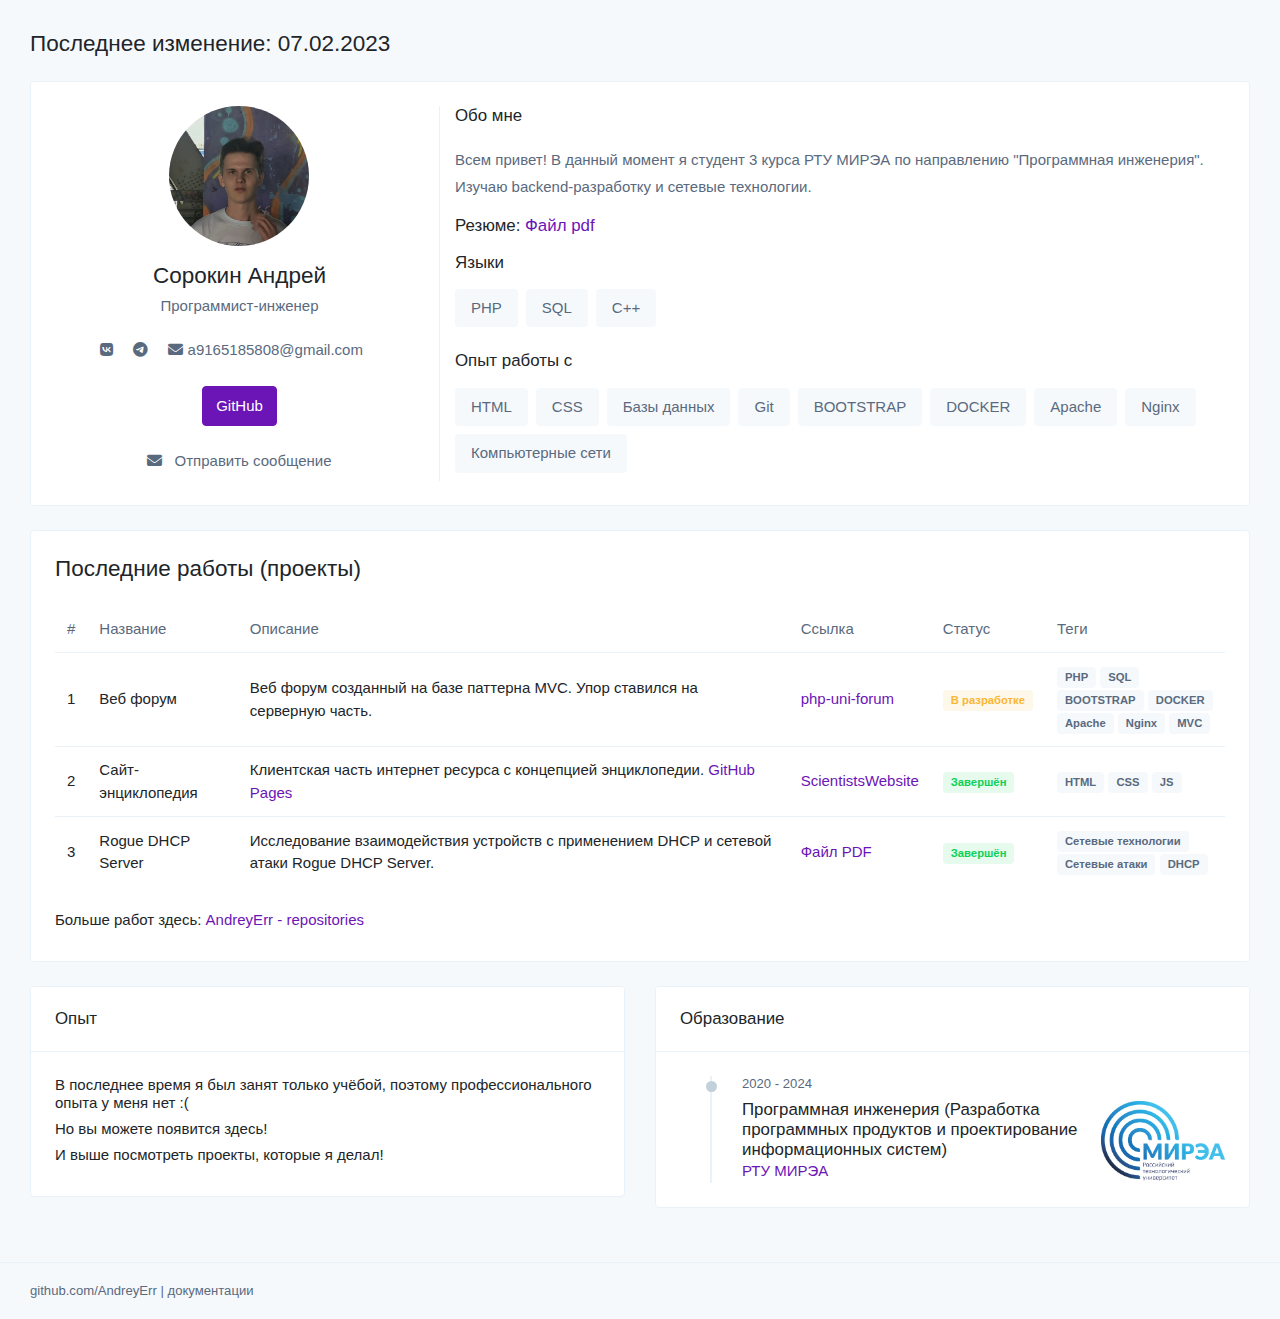
==== commit 2cf91e94: "ProfEdit" ====
--- a/index.html
+++ b/index.html
@@ -191,8 +191,8 @@
 										</div>
 									</div> -->
 									<h4>В последнее время я был занят только учёбой, поэтому профессионального опыта у меня нет :(</h4>
-									<h4>Но вы можете появится в здесь!</h4>
-									<h4>И так же можете выше посмотреть проекты, которые я делал!</h4>
+									<h4>Но вы можете появится здесь!</h4>
+									<h4>И выше посмотреть проекты, которые я делал!</h4>
 								</div>
 							</div>
 						</div>
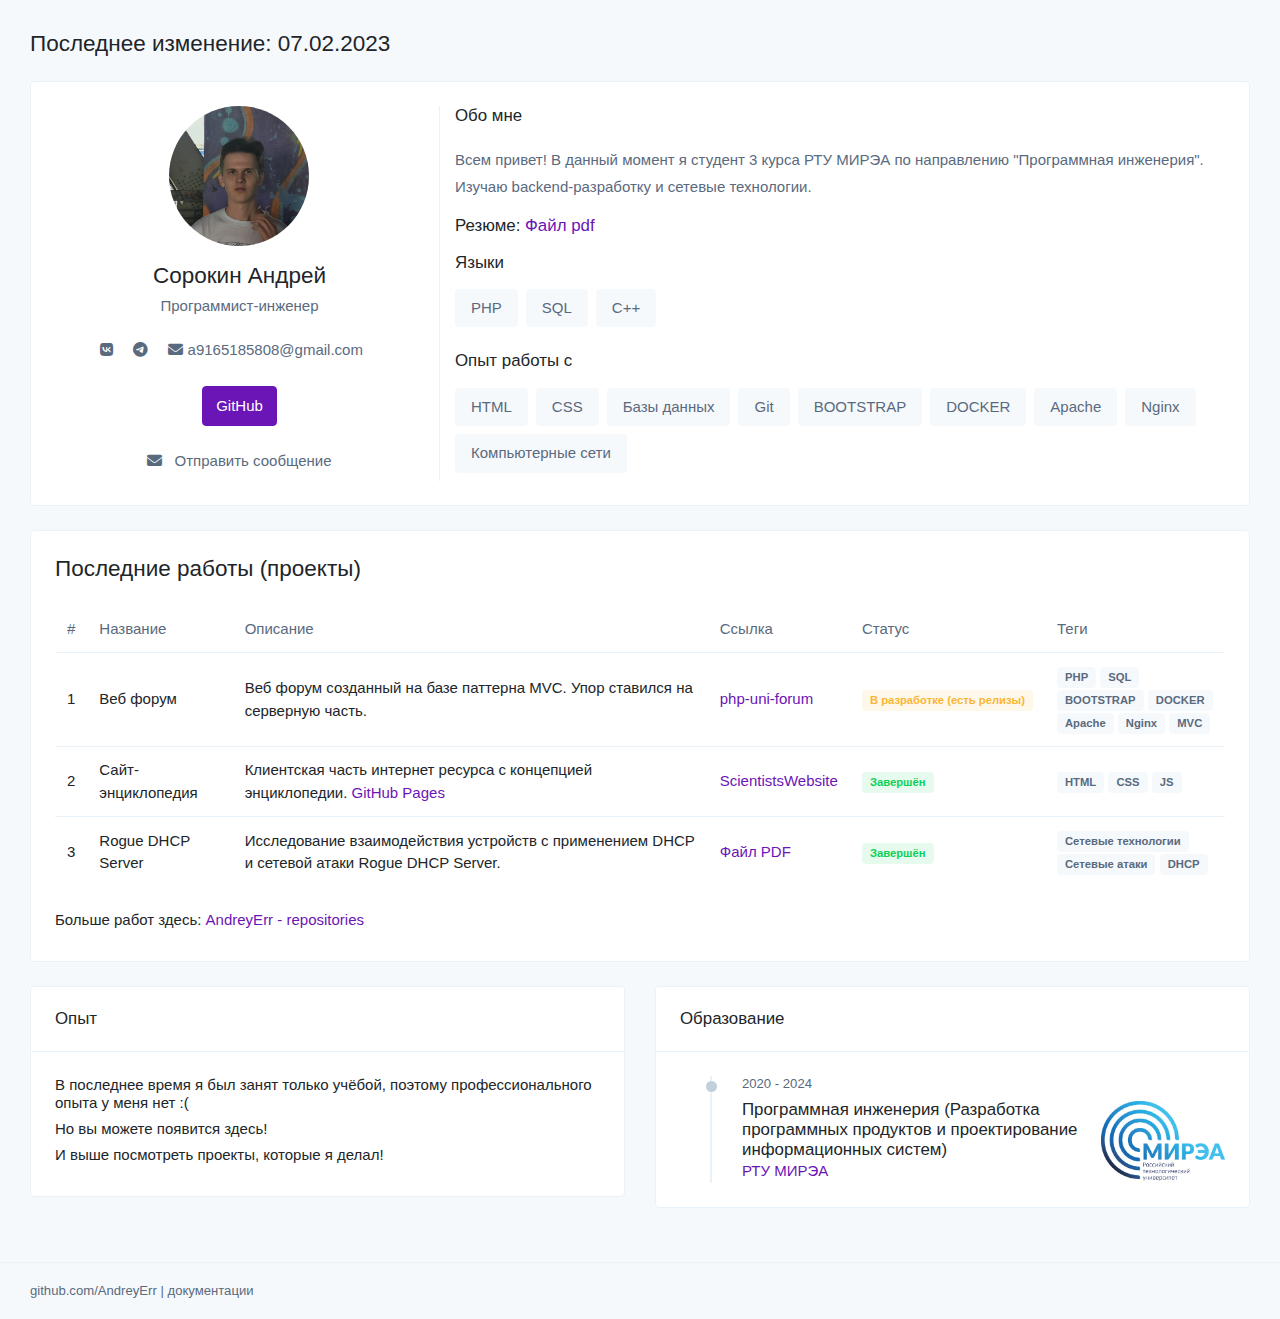
==== commit 99ab8e6f: "Edit" ====
--- a/index.html
+++ b/index.html
@@ -120,7 +120,7 @@
 											<td>Веб форум</td>
 											<td>Веб форум созданный на базе паттерна MVC. Упор ставился на серверную часть.</td>
 											<td><a class="u-link u-link--primary" href="https://github.com/AndreyErr/php-uni-forum" target="_blank">php-uni-forum</a></td>
-											<td><a class="badge badge-soft-warning" href="#!">В разработке</a></td>
+											<td><a class="badge badge-soft-warning" href="#!">В разработке (есть релизы)</a></td>
 											<td>
 												<a class="badge bg-light text-muted" href="#!">PHP</a>
 												<a class="badge bg-light text-muted" href="#!">SQL</a>
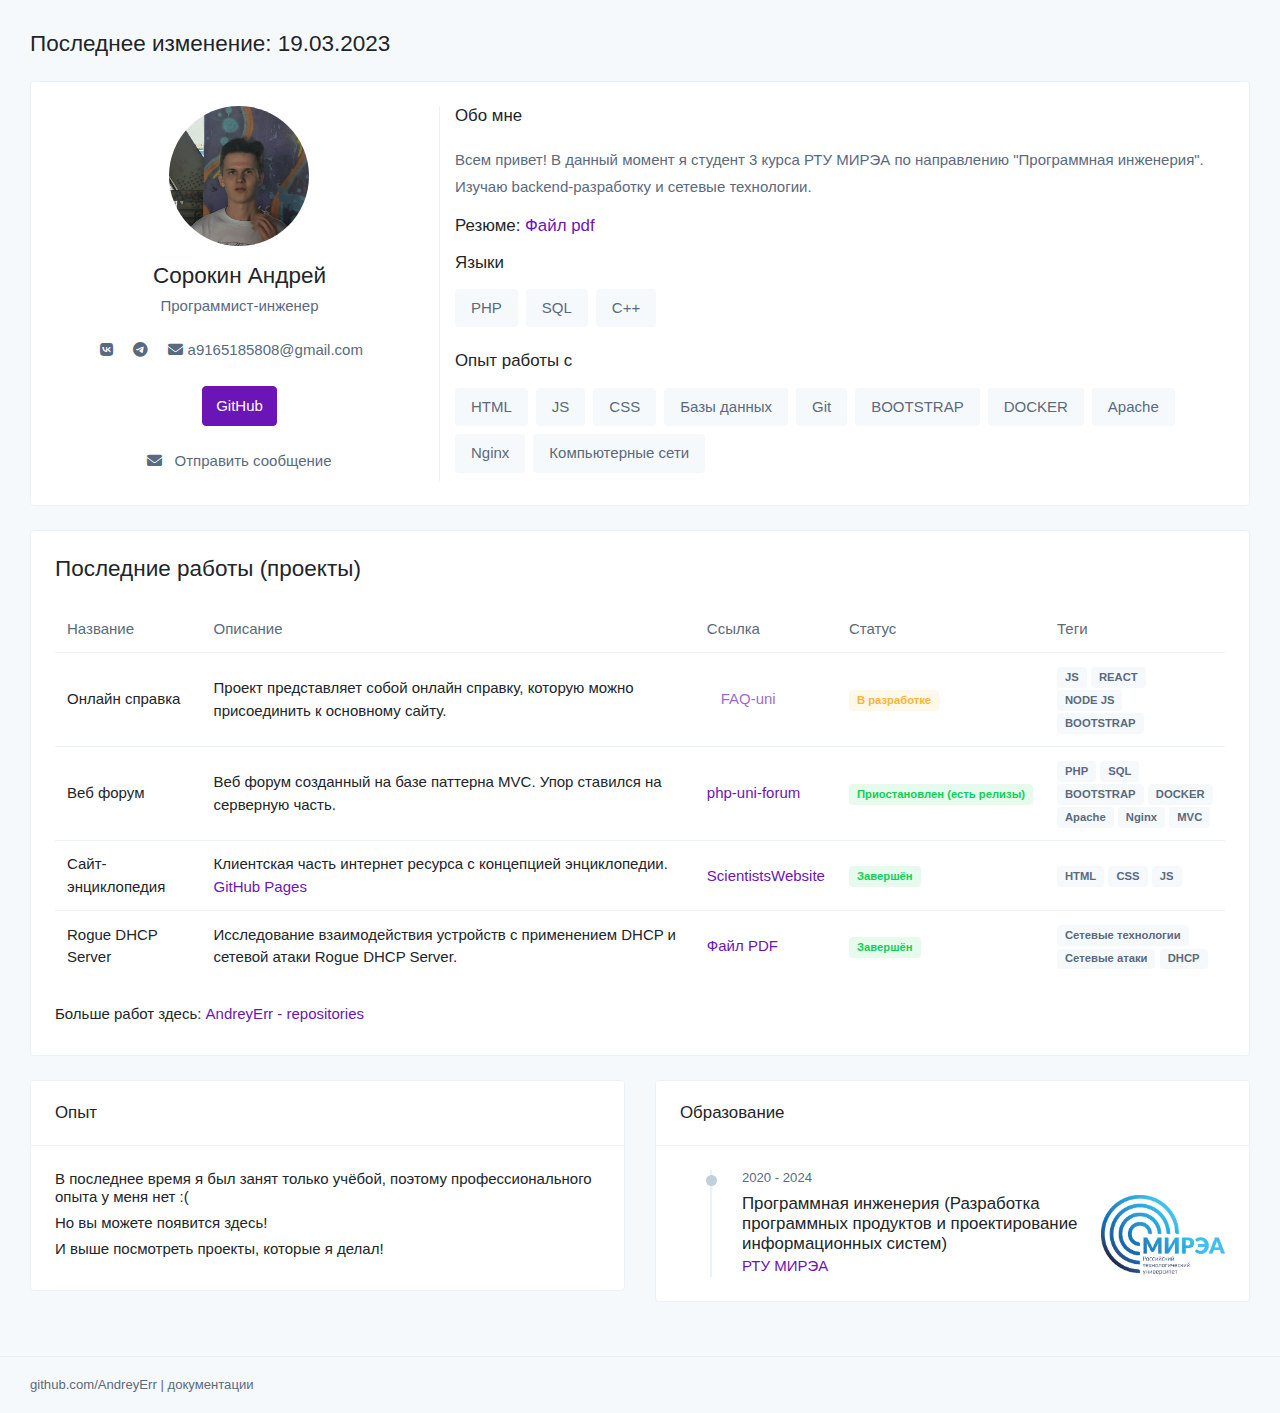
==== commit 2a14fcb1: "Update" ====
--- a/index.html
+++ b/index.html
@@ -28,7 +28,7 @@
 
 			<div class="u-content">
 				<div class="u-body">
-					<h1 class="h2 font-weight-semibold mb-4">Последнее изменение: 07.02.2023</h1>
+					<h1 class="h2 font-weight-semibold mb-4">Последнее изменение: 19.03.2023</h1>
 					<div class="card mb-4">
 						<div class="card-body">
 							<div class="row">
@@ -78,6 +78,7 @@
 									<h4 class="h3 mb-3 mt-3">Опыт работы c</h4>
 									<div class="d-flex flex-wrap align-items-center">
 										<span class="bg-light text-muted rounded py-2 px-3 mb-2 mr-2">HTML</span>
+										<span class="bg-light text-muted rounded py-2 px-3 mb-2 mr-2">JS</span>
 										<span class="bg-light text-muted rounded py-2 px-3 mb-2 mr-2">CSS</span>
 										<span class="bg-light text-muted rounded py-2 px-3 mb-2 mr-2">Базы данных</span>
 										<span class="bg-light text-muted rounded py-2 px-3 mb-2 mr-2">Git</span>
@@ -105,7 +106,6 @@
 								<table class="table table-hover">
 									<thead>
 										<tr>
-											<th scope="col">#</th>
 											<th scope="col">Название</th>
 											<th scope="col">Описание</th>
 											<th scope="col">Ссылка</th>
@@ -116,11 +116,22 @@
 
 									<tbody>
 										<tr>
-											<td>1</td>
+											<td>Онлайн справка</td>
+											<td>Проект представляет собой онлайн справку, которую можно присоединить к основному сайту.</td>
+											<td><a class="u-link u-link--primary btn disabled" href="https://github.com/AndreyErr/FAQ-uni" target="_blank">FAQ-uni</a></td>
+											<td><a class="badge badge-soft-warning" href="#!">В разработке</a></td>
+											<td>
+												<a class="badge bg-light text-muted" href="#!">JS</a>
+												<a class="badge bg-light text-muted" href="#!">REACT</a>
+												<a class="badge bg-light text-muted" href="#!">NODE JS</a>
+												<a class="badge bg-light text-muted" href="#!">BOOTSTRAP</a>
+											</td>
+										</tr>
+										<tr>
 											<td>Веб форум</td>
 											<td>Веб форум созданный на базе паттерна MVC. Упор ставился на серверную часть.</td>
 											<td><a class="u-link u-link--primary" href="https://github.com/AndreyErr/php-uni-forum" target="_blank">php-uni-forum</a></td>
-											<td><a class="badge badge-soft-warning" href="#!">В разработке (есть релизы)</a></td>
+											<td><a class="badge badge-soft-success" href="#!">Приостановлен (есть релизы)</a></td>
 											<td>
 												<a class="badge bg-light text-muted" href="#!">PHP</a>
 												<a class="badge bg-light text-muted" href="#!">SQL</a>
@@ -132,7 +143,6 @@
 											</td>
 										</tr>
 										<tr>
-											<td>2</td>
 											<td>Сайт-энциклопедия</td>
 											<td>Клиентская часть интернет ресурса с концепцией энциклопедии. <a class="u-link u-link--primary" href="https://andreyerr.github.io/ScientistsWebsite/" target="_blank">GitHub Pages</a></td>
 											<td><a class="u-link u-link--primary" href="https://github.com/AndreyErr/ScientistsWebsite" target="_blank">ScientistsWebsite</a></td>
@@ -144,7 +154,6 @@
 											</td>
 										</tr>
 										<tr>
-											<td>3</td>
 											<td>Rogue DHCP Server</td>
 											<td>Исследование взаимодействия устройств с применением DHCP и сетевой атаки Rogue DHCP Server.</td>
 											<td><a class="u-link u-link--primary" href="files/DHCP.pdf" target="_blank">Файл PDF</a></td>
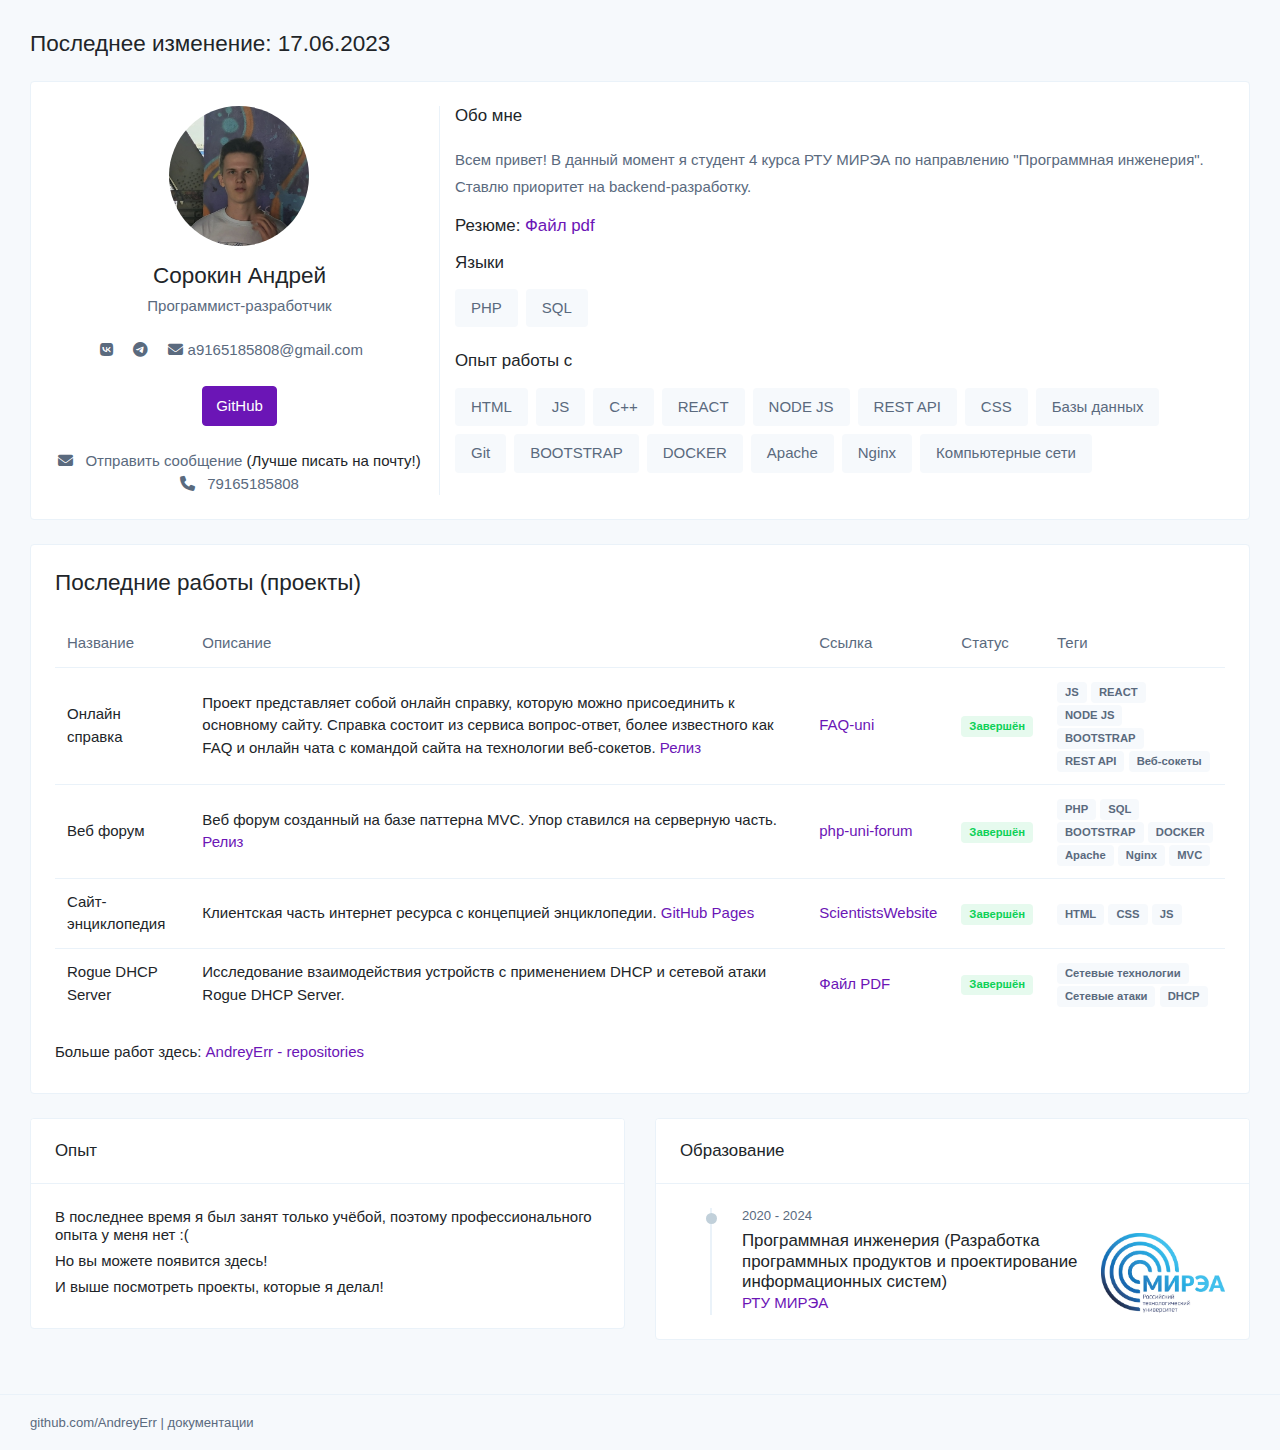
==== commit fa8de96e: "update" ====
--- a/index.html
+++ b/index.html
@@ -1,34 +1,22 @@
 <!DOCTYPE html>
 <html lang="ru" class="no-js">
-	<!-- Head -->
 	<head>
 		<title>Профиль</title>
-
-		<!-- Meta -->
 		<meta charset="utf-8">
 		<meta name="viewport" content="width=device-width, initial-scale=1, shrink-to-fit=no">
 		<meta http-equiv="x-ua-compatible" content="ie=edge">
-		<meta name="keywords" content="">
 		<meta name="description" content="Сайт-визитка">
-		<meta name="author" content="htmlstream.com, shohanur.rahman13, Андрей сорокин">
-
-		<!-- Favicon -->
+		<meta name="author" content="Андрей сорокин">
 		<link rel="shortcut icon" href="./favicon.ico" type="image/x-icon">
 		<link href="https://cdnjs.cloudflare.com/ajax/libs/font-awesome/6.2.0/css/all.min.css" rel="stylesheet">
-
-		<!-- Theme Styles -->
 		<link rel="stylesheet" href="assets/css/theme.css">
 	</head>
-	<!-- End Head -->
 
 	<body>
-
 		<main class="u-main" role="main">
-
-
 			<div class="u-content">
 				<div class="u-body">
-					<h1 class="h2 font-weight-semibold mb-4">Последнее изменение: 19.03.2023</h1>
+					<h1 class="h2 font-weight-semibold mb-4">Последнее изменение: 17.06.2023</h1>
 					<div class="card mb-4">
 						<div class="card-body">
 							<div class="row">
@@ -36,7 +24,7 @@
 									<img class="img-fluid rounded-circle mb-3" src="./assets/img/avatars/img1.jpg" alt="Image description" width="140">
 
 									<h2 class="mb-2">Сорокин Андрей</h2>
-									<h4 class="text-muted mb-4">Программист-инженер</h4>
+									<h4 class="text-muted mb-4">Программист-разработчик</h4>
 
 									<ul class="list-inline mb-4">
 										<li class="list-inline-item mr-3">
@@ -62,23 +50,30 @@
 
 									<a class="link-muted" href="mailto:a9165185808@gmail.com">
 										<i class="fa fa-envelope mr-2"></i> Отправить сообщение
+									</a> (Лучше писать на почту!)
+									<br>
+									<a class="link-muted" href="tel:79165185808">
+										<i class="fa fa-phone mr-2"></i> 79165185808
 									</a>
 								</div>
 
 								<div class="col-md-8">
 									<h3 class="card-title">Обо мне</h3>
-									<p class="mb-3">Всем привет! В данный момент я студент 3 курса РТУ МИРЭА по направлению "Программная инженерия". Изучаю backend-разработку и сетевые технологии.</p>
+									<p class="mb-3">Всем привет! В данный момент я студент 4 курса РТУ МИРЭА по направлению "Программная инженерия". Ставлю приоритет на backend-разработку.</p>
 									<h4 class="h3 mb-3">Резюме: <a class="u-link u-link--primary" href="files/Resum.pdf" target="_blank">Файл pdf</a></h4>
 									<h4 class="h3 mb-3">Языки</h4>
 									<div class="d-flex flex-wrap align-items-center">
 										<span class="bg-light text-muted rounded py-2 px-3 mb-2 mr-2">PHP</span>
 										<span class="bg-light text-muted rounded py-2 px-3 mb-2 mr-2">SQL</span>
-										<span class="bg-light text-muted rounded py-2 px-3 mb-2 mr-2">C++</span>
 									</div>
 									<h4 class="h3 mb-3 mt-3">Опыт работы c</h4>
 									<div class="d-flex flex-wrap align-items-center">
 										<span class="bg-light text-muted rounded py-2 px-3 mb-2 mr-2">HTML</span>
 										<span class="bg-light text-muted rounded py-2 px-3 mb-2 mr-2">JS</span>
+										<span class="bg-light text-muted rounded py-2 px-3 mb-2 mr-2">C++</span>
+										<span class="bg-light text-muted rounded py-2 px-3 mb-2 mr-2">REACT</span>
+										<span class="bg-light text-muted rounded py-2 px-3 mb-2 mr-2">NODE JS</span>
+										<span class="bg-light text-muted rounded py-2 px-3 mb-2 mr-2">REST API</span>
 										<span class="bg-light text-muted rounded py-2 px-3 mb-2 mr-2">CSS</span>
 										<span class="bg-light text-muted rounded py-2 px-3 mb-2 mr-2">Базы данных</span>
 										<span class="bg-light text-muted rounded py-2 px-3 mb-2 mr-2">Git</span>
@@ -117,21 +112,25 @@
 									<tbody>
 										<tr>
 											<td>Онлайн справка</td>
-											<td>Проект представляет собой онлайн справку, которую можно присоединить к основному сайту.</td>
-											<td><a class="u-link u-link--primary btn disabled" href="https://github.com/AndreyErr/FAQ-uni" target="_blank">FAQ-uni</a></td>
-											<td><a class="badge badge-soft-warning" href="#!">В разработке</a></td>
+											<td>Проект представляет собой онлайн справку, которую можно присоединить к основному сайту. Справка состоит из сервиса вопрос-ответ, более известного как FAQ и онлайн чата с командой сайта на технологии веб-сокетов. <a class="u-link u-link--primary" href="https://github.com/AndreyErr/FAQ-uni/releases/tag/1.0.0" target="_blank">Релиз</a></td>
+											<td><a class="u-link u-link--primary" href="https://github.com/AndreyErr/FAQ-uni" target="_blank">FAQ-uni</a></td>
+											<!-- <td><a class="u-link u-link--primary btn disabled" href="https://github.com/AndreyErr/FAQ-uni" target="_blank">FAQ-uni</a></td>
+											<td><a class="badge badge-soft-warning" href="#!">В разработке</a></td> -->
+											<td><a class="badge badge-soft-success" href="#!">Завершён</a></td>
 											<td>
 												<a class="badge bg-light text-muted" href="#!">JS</a>
 												<a class="badge bg-light text-muted" href="#!">REACT</a>
 												<a class="badge bg-light text-muted" href="#!">NODE JS</a>
 												<a class="badge bg-light text-muted" href="#!">BOOTSTRAP</a>
+												<a class="badge bg-light text-muted" href="#!">REST API</a>
+												<a class="badge bg-light text-muted" href="#!">Веб-сокеты</a>
 											</td>
 										</tr>
 										<tr>
 											<td>Веб форум</td>
-											<td>Веб форум созданный на базе паттерна MVC. Упор ставился на серверную часть.</td>
+											<td>Веб форум созданный на базе паттерна MVC. Упор ставился на серверную часть. <a class="u-link u-link--primary" href="https://github.com/AndreyErr/php-uni-forum/releases/tag/v1.1.0" target="_blank">Релиз</a></td>
 											<td><a class="u-link u-link--primary" href="https://github.com/AndreyErr/php-uni-forum" target="_blank">php-uni-forum</a></td>
-											<td><a class="badge badge-soft-success" href="#!">Приостановлен (есть релизы)</a></td>
+											<td><a class="badge badge-soft-success" href="#!">Завершён</a></td>
 											<td>
 												<a class="badge bg-light text-muted" href="#!">PHP</a>
 												<a class="badge bg-light text-muted" href="#!">SQL</a>
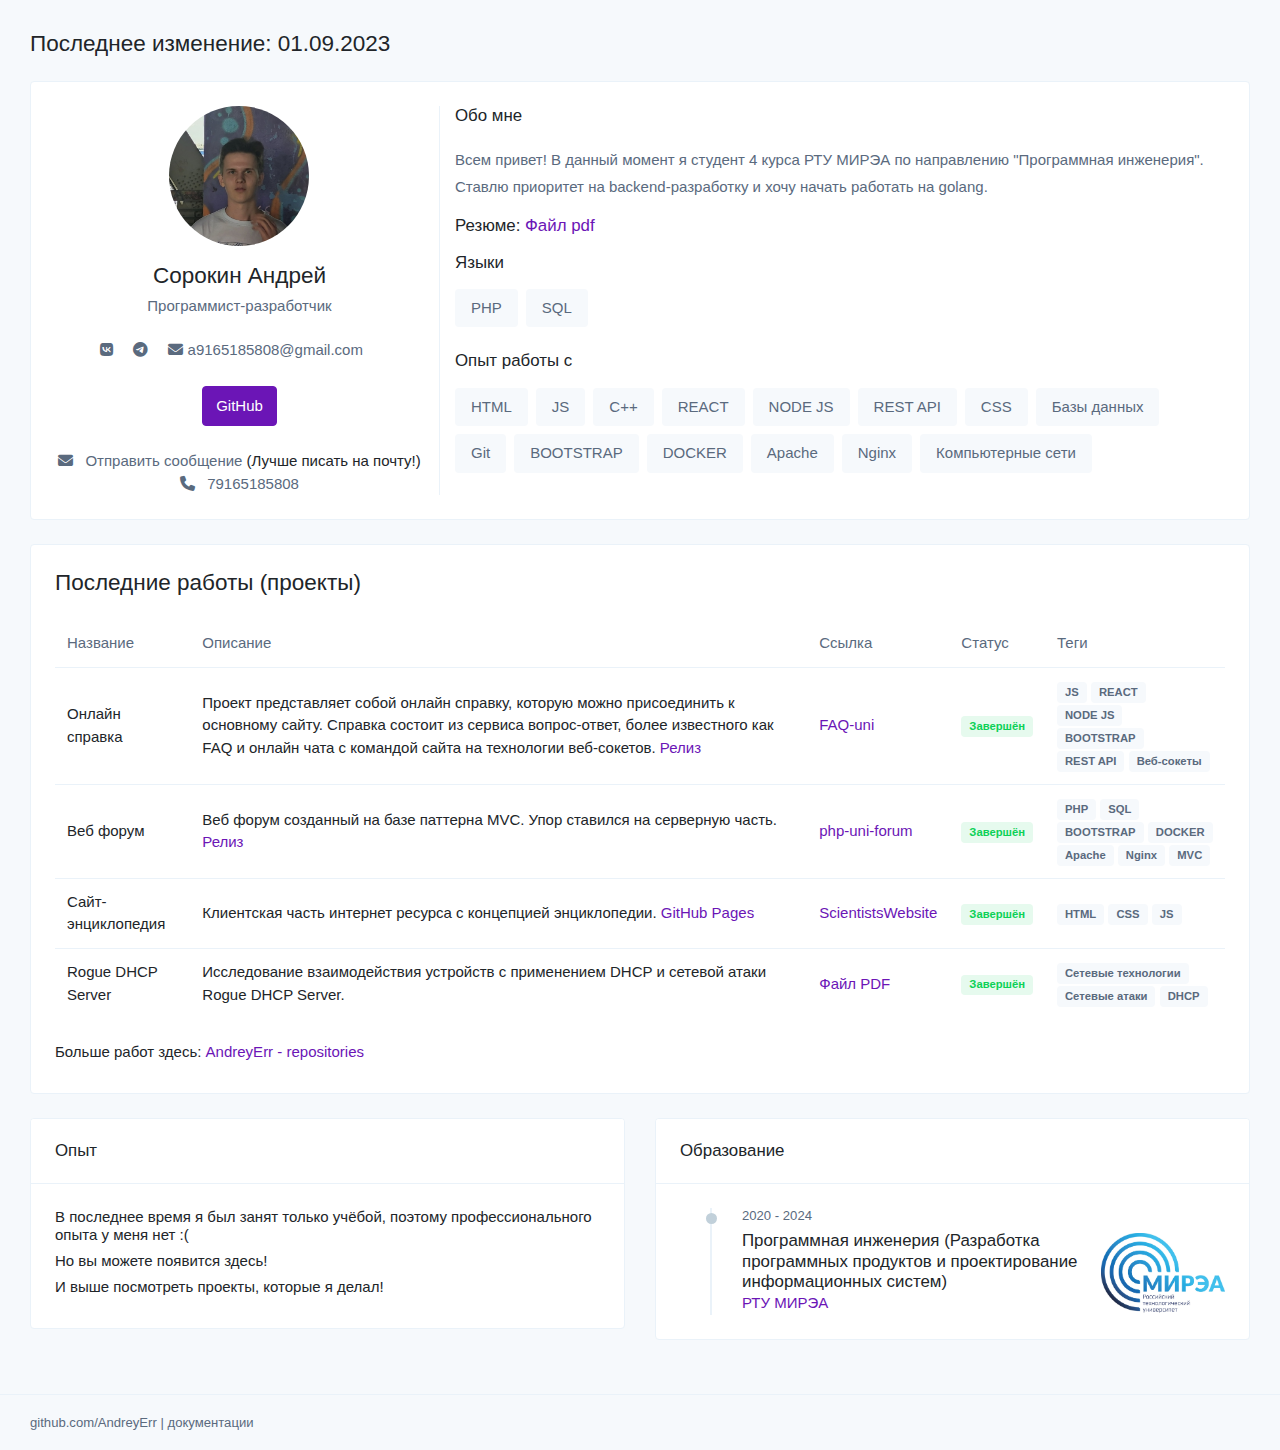
==== commit e4ff5893: "update" ====
--- a/index.html
+++ b/index.html
@@ -16,7 +16,7 @@
 		<main class="u-main" role="main">
 			<div class="u-content">
 				<div class="u-body">
-					<h1 class="h2 font-weight-semibold mb-4">Последнее изменение: 17.06.2023</h1>
+					<h1 class="h2 font-weight-semibold mb-4">Последнее изменение: 01.09.2023</h1>
 					<div class="card mb-4">
 						<div class="card-body">
 							<div class="row">
@@ -59,7 +59,7 @@
 
 								<div class="col-md-8">
 									<h3 class="card-title">Обо мне</h3>
-									<p class="mb-3">Всем привет! В данный момент я студент 4 курса РТУ МИРЭА по направлению "Программная инженерия". Ставлю приоритет на backend-разработку.</p>
+									<p class="mb-3">Всем привет! В данный момент я студент 4 курса РТУ МИРЭА по направлению "Программная инженерия". Ставлю приоритет на backend-разработку и хочу начать работать на golang.</p>
 									<h4 class="h3 mb-3">Резюме: <a class="u-link u-link--primary" href="files/Resum.pdf" target="_blank">Файл pdf</a></h4>
 									<h4 class="h3 mb-3">Языки</h4>
 									<div class="d-flex flex-wrap align-items-center">
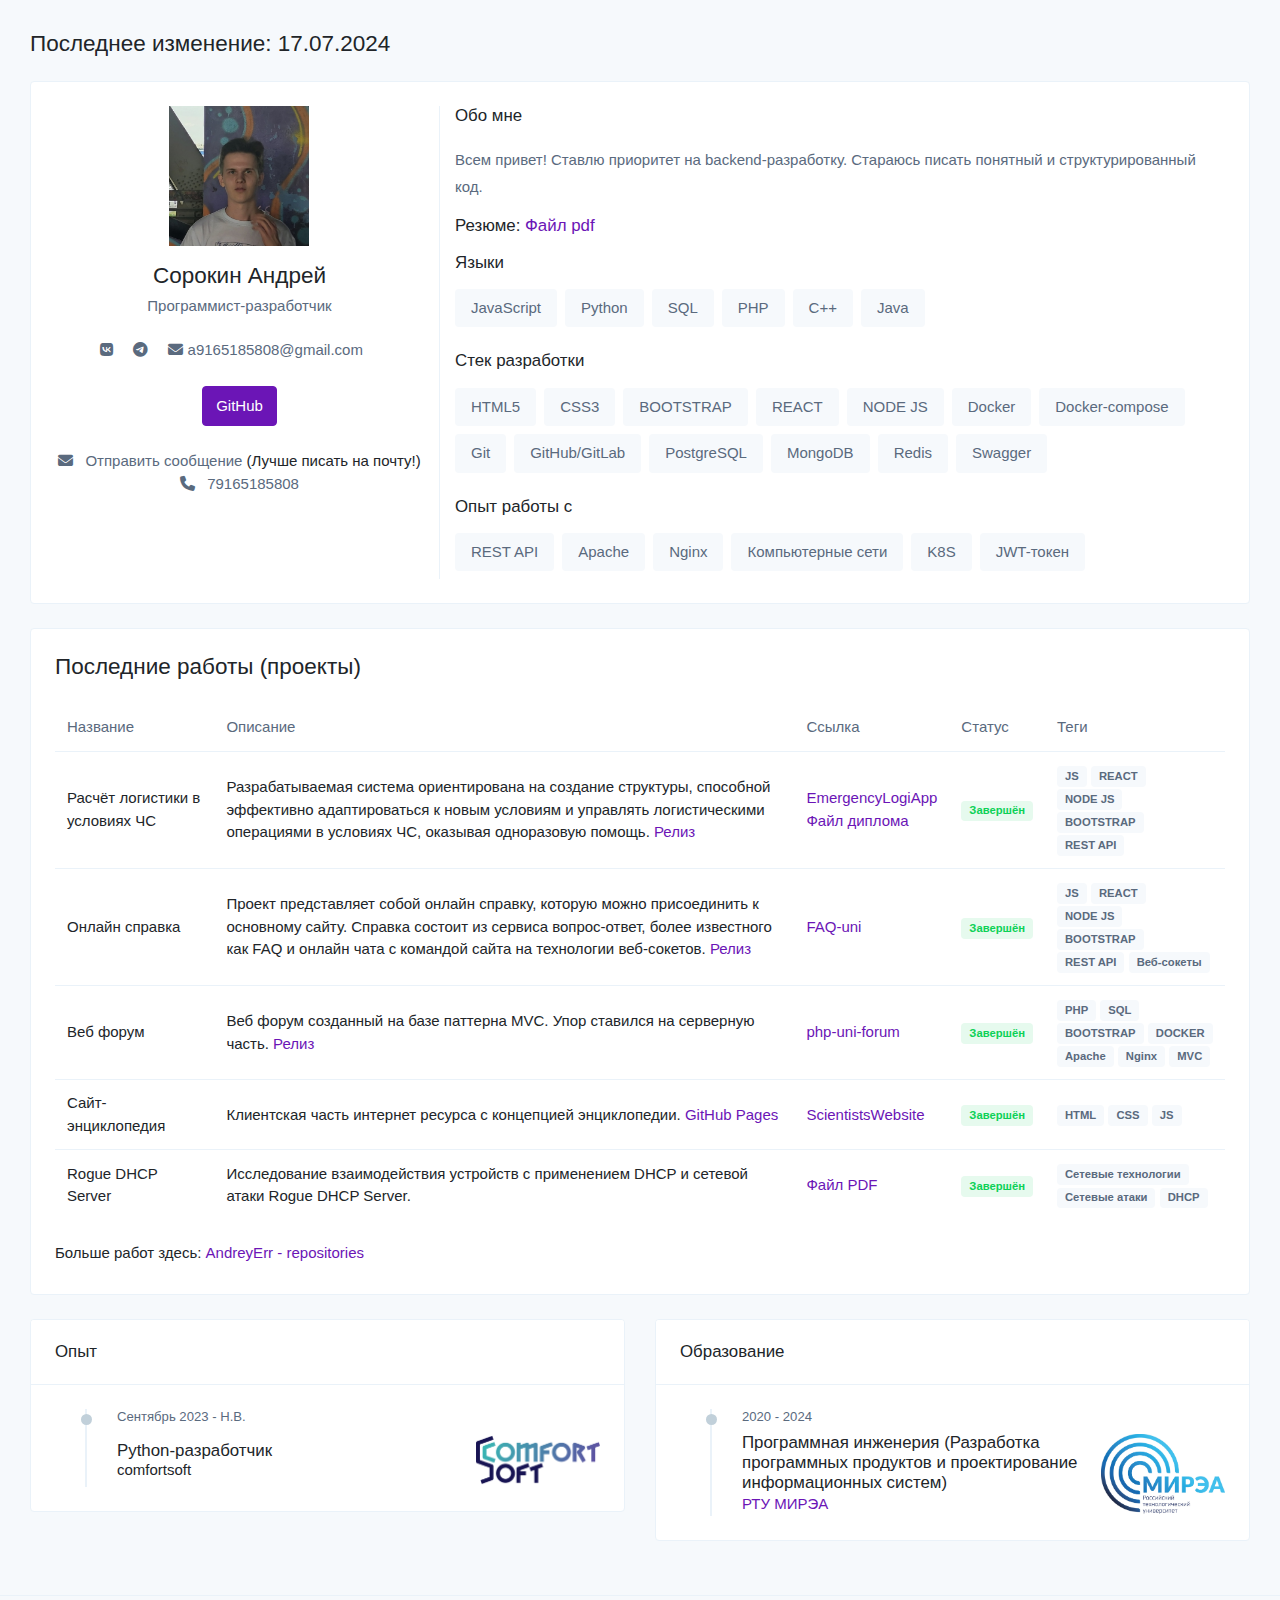
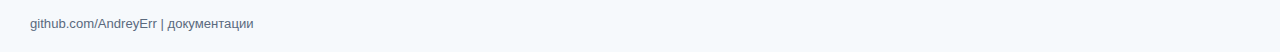
==== commit 8d799847: "Update" ====
--- a/index.html
+++ b/index.html
@@ -16,12 +16,12 @@
 		<main class="u-main" role="main">
 			<div class="u-content">
 				<div class="u-body">
-					<h1 class="h2 font-weight-semibold mb-4">Последнее изменение: 01.09.2023</h1>
+					<h1 class="h2 font-weight-semibold mb-4">Последнее изменение: 17.07.2024</h1>
 					<div class="card mb-4">
 						<div class="card-body">
 							<div class="row">
 								<div class="col-md-4 border-md-right border-light text-center">
-									<img class="img-fluid rounded-circle mb-3" src="./assets/img/avatars/img1.jpg" alt="Image description" width="140">
+									<img class="img-fluid mb-3" src="./assets/img/avatars/img1.jpg" alt="Image description" width="140">
 
 									<h2 class="mb-2">Сорокин Андрей</h2>
 									<h4 class="text-muted mb-4">Программист-разработчик</h4>
@@ -59,29 +59,41 @@
 
 								<div class="col-md-8">
 									<h3 class="card-title">Обо мне</h3>
-									<p class="mb-3">Всем привет! В данный момент я студент 4 курса РТУ МИРЭА по направлению "Программная инженерия". Ставлю приоритет на backend-разработку и хочу начать работать на golang.</p>
+									<p class="mb-3">Всем привет! Ставлю приоритет на backend-разработку. Стараюсь писать понятный и структурированный код.</p>
 									<h4 class="h3 mb-3">Резюме: <a class="u-link u-link--primary" href="files/Resum.pdf" target="_blank">Файл pdf</a></h4>
 									<h4 class="h3 mb-3">Языки</h4>
 									<div class="d-flex flex-wrap align-items-center">
+										<span class="bg-light text-muted rounded py-2 px-3 mb-2 mr-2">JavaScript</span>
+										<span class="bg-light text-muted rounded py-2 px-3 mb-2 mr-2">Python</span>
+										<span class="bg-light text-muted rounded py-2 px-3 mb-2 mr-2">SQL</span>
 										<span class="bg-light text-muted rounded py-2 px-3 mb-2 mr-2">PHP</span>
-										<span class="bg-light text-muted rounded py-2 px-3 mb-2 mr-2">SQL</span>
+										<span class="bg-light text-muted rounded py-2 px-3 mb-2 mr-2">C++</span>
+										<span class="bg-light text-muted rounded py-2 px-3 mb-2 mr-2">Java</span>
+									</div>
+									<h4 class="h3 mb-3 mt-3">Стек разработки</h4>
+									<div class="d-flex flex-wrap align-items-center">
+										<span class="bg-light text-muted rounded py-2 px-3 mb-2 mr-2">HTML5</span>
+										<span class="bg-light text-muted rounded py-2 px-3 mb-2 mr-2">CSS3</span>
+										<span class="bg-light text-muted rounded py-2 px-3 mb-2 mr-2">BOOTSTRAP</span>
+										<span class="bg-light text-muted rounded py-2 px-3 mb-2 mr-2">REACT</span>
+										<span class="bg-light text-muted rounded py-2 px-3 mb-2 mr-2">NODE JS</span>
+										<span class="bg-light text-muted rounded py-2 px-3 mb-2 mr-2">Docker</span>
+										<span class="bg-light text-muted rounded py-2 px-3 mb-2 mr-2">Docker-compose</span>
+										<span class="bg-light text-muted rounded py-2 px-3 mb-2 mr-2">Git</span>
+										<span class="bg-light text-muted rounded py-2 px-3 mb-2 mr-2">GitHub/GitLab</span>
+										<span class="bg-light text-muted rounded py-2 px-3 mb-2 mr-2">PostgreSQL</span>
+										<span class="bg-light text-muted rounded py-2 px-3 mb-2 mr-2">MongoDB</span>
+										<span class="bg-light text-muted rounded py-2 px-3 mb-2 mr-2">Redis</span>
+										<span class="bg-light text-muted rounded py-2 px-3 mb-2 mr-2">Swagger</span>
 									</div>
 									<h4 class="h3 mb-3 mt-3">Опыт работы c</h4>
 									<div class="d-flex flex-wrap align-items-center">
-										<span class="bg-light text-muted rounded py-2 px-3 mb-2 mr-2">HTML</span>
-										<span class="bg-light text-muted rounded py-2 px-3 mb-2 mr-2">JS</span>
-										<span class="bg-light text-muted rounded py-2 px-3 mb-2 mr-2">C++</span>
-										<span class="bg-light text-muted rounded py-2 px-3 mb-2 mr-2">REACT</span>
-										<span class="bg-light text-muted rounded py-2 px-3 mb-2 mr-2">NODE JS</span>
 										<span class="bg-light text-muted rounded py-2 px-3 mb-2 mr-2">REST API</span>
-										<span class="bg-light text-muted rounded py-2 px-3 mb-2 mr-2">CSS</span>
-										<span class="bg-light text-muted rounded py-2 px-3 mb-2 mr-2">Базы данных</span>
-										<span class="bg-light text-muted rounded py-2 px-3 mb-2 mr-2">Git</span>
-										<span class="bg-light text-muted rounded py-2 px-3 mb-2 mr-2">BOOTSTRAP</span>
-										<span class="bg-light text-muted rounded py-2 px-3 mb-2 mr-2">DOCKER</span>
 										<span class="bg-light text-muted rounded py-2 px-3 mb-2 mr-2">Apache</span>
 										<span class="bg-light text-muted rounded py-2 px-3 mb-2 mr-2">Nginx</span>
 										<span class="bg-light text-muted rounded py-2 px-3 mb-2 mr-2">Компьютерные сети</span>
+										<span class="bg-light text-muted rounded py-2 px-3 mb-2 mr-2">K8S</span>
+										<span class="bg-light text-muted rounded py-2 px-3 mb-2 mr-2">JWT-токен</span>
 									</div>
 								</div>
 							</div>
@@ -110,6 +122,21 @@
 									</thead>
 
 									<tbody>
+										<tr>
+											<td>Расчёт логистики в условиях ЧС</td>
+											<td>Разрабатываемая система ориентирована на создание структуры, способной эффективно адаптироваться к новым условиям и управлять логистическими операциями в условиях ЧС, оказывая одноразовую помощь. <a class="u-link u-link--primary" href="https://github.com/AndreyErr/EmergencyLogiApp/releases/tag/1.0.0" target="_blank">Релиз</a></td>
+											<td><a class="u-link u-link--primary" href="https://github.com/AndreyErr/EmergencyLogiApp" target="_blank">EmergencyLogiApp</a><br /><a class="u-link u-link--primary" href="files/Diplom.pdf" target="_blank">Файл диплома</a></td>
+											<!-- <td><a class="u-link u-link--primary btn disabled" href="https://github.com/AndreyErr/FAQ-uni" target="_blank">FAQ-uni</a></td>
+											<td><a class="badge badge-soft-warning" href="#!">В разработке</a></td> -->
+											<td><a class="badge badge-soft-success" href="#!">Завершён</a></td>
+											<td>
+												<a class="badge bg-light text-muted" href="#!">JS</a>
+												<a class="badge bg-light text-muted" href="#!">REACT</a>
+												<a class="badge bg-light text-muted" href="#!">NODE JS</a>
+												<a class="badge bg-light text-muted" href="#!">BOOTSTRAP</a>
+												<a class="badge bg-light text-muted" href="#!">REST API</a>
+											</td>
+										</tr>
 										<tr>
 											<td>Онлайн справка</td>
 											<td>Проект представляет собой онлайн справку, которую можно присоединить к основному сайту. Справка состоит из сервиса вопрос-ответ, более известного как FAQ и онлайн чата с командой сайта на технологии веб-сокетов. <a class="u-link u-link--primary" href="https://github.com/AndreyErr/FAQ-uni/releases/tag/1.0.0" target="_blank">Релиз</a></td>
@@ -188,19 +215,25 @@
 		            </header>
 
 								<div class="card-body">
-									<!-- <div class="u-timeline">
+									<div class="u-timeline">
 										<div class="u-timeline__item">
-											<div class="h5 font-weight-normal text-muted mb-2">Dec 2010 - Feb 2013</div>
-											<h3 class="mb-0">Head of Development Deparment</h3>
-											<p class="mb-2">
-												<a class="u-link u-link--primary" href="#!">Apple Inc.</a>
-											</p>
-											<p class="mb-0">Forget Ebay and other forms of advertising for your property</p>
+											<div class="h5 font-weight-normal text-muted mb-2">Сентябрь 2023 - Н.В.</div>
+											<div class="media d-block d-sm-flex align-items-center">
+												<div class="media-body mb-3 mb-sm-0">
+													<h3 class="mb-0">Python-разработчик</h3>
+													<h4 class="mb-0">comfortsoft</h4>
+													<!-- <p class="mb-2">
+														<a class="u-link u-link--primary" href="#!">Apple Inc.</a>
+													</p> -->
+													<!-- <p class="mb-0">Forget Ebay and other forms of advertising for your property</p> -->
+												</div>
+
+												<a class="ml-sm-auto" href="#" target="_blank">
+													<img class="img-fluid" src="assets/img/brands/comfortsoft.png" width="124" alt="Image description">
+												</a>
+											</div>
 										</div>
-									</div> -->
-									<h4>В последнее время я был занят только учёбой, поэтому профессионального опыта у меня нет :(</h4>
-									<h4>Но вы можете появится здесь!</h4>
-									<h4>И выше посмотреть проекты, которые я делал!</h4>
+									</div>
 								</div>
 							</div>
 						</div>
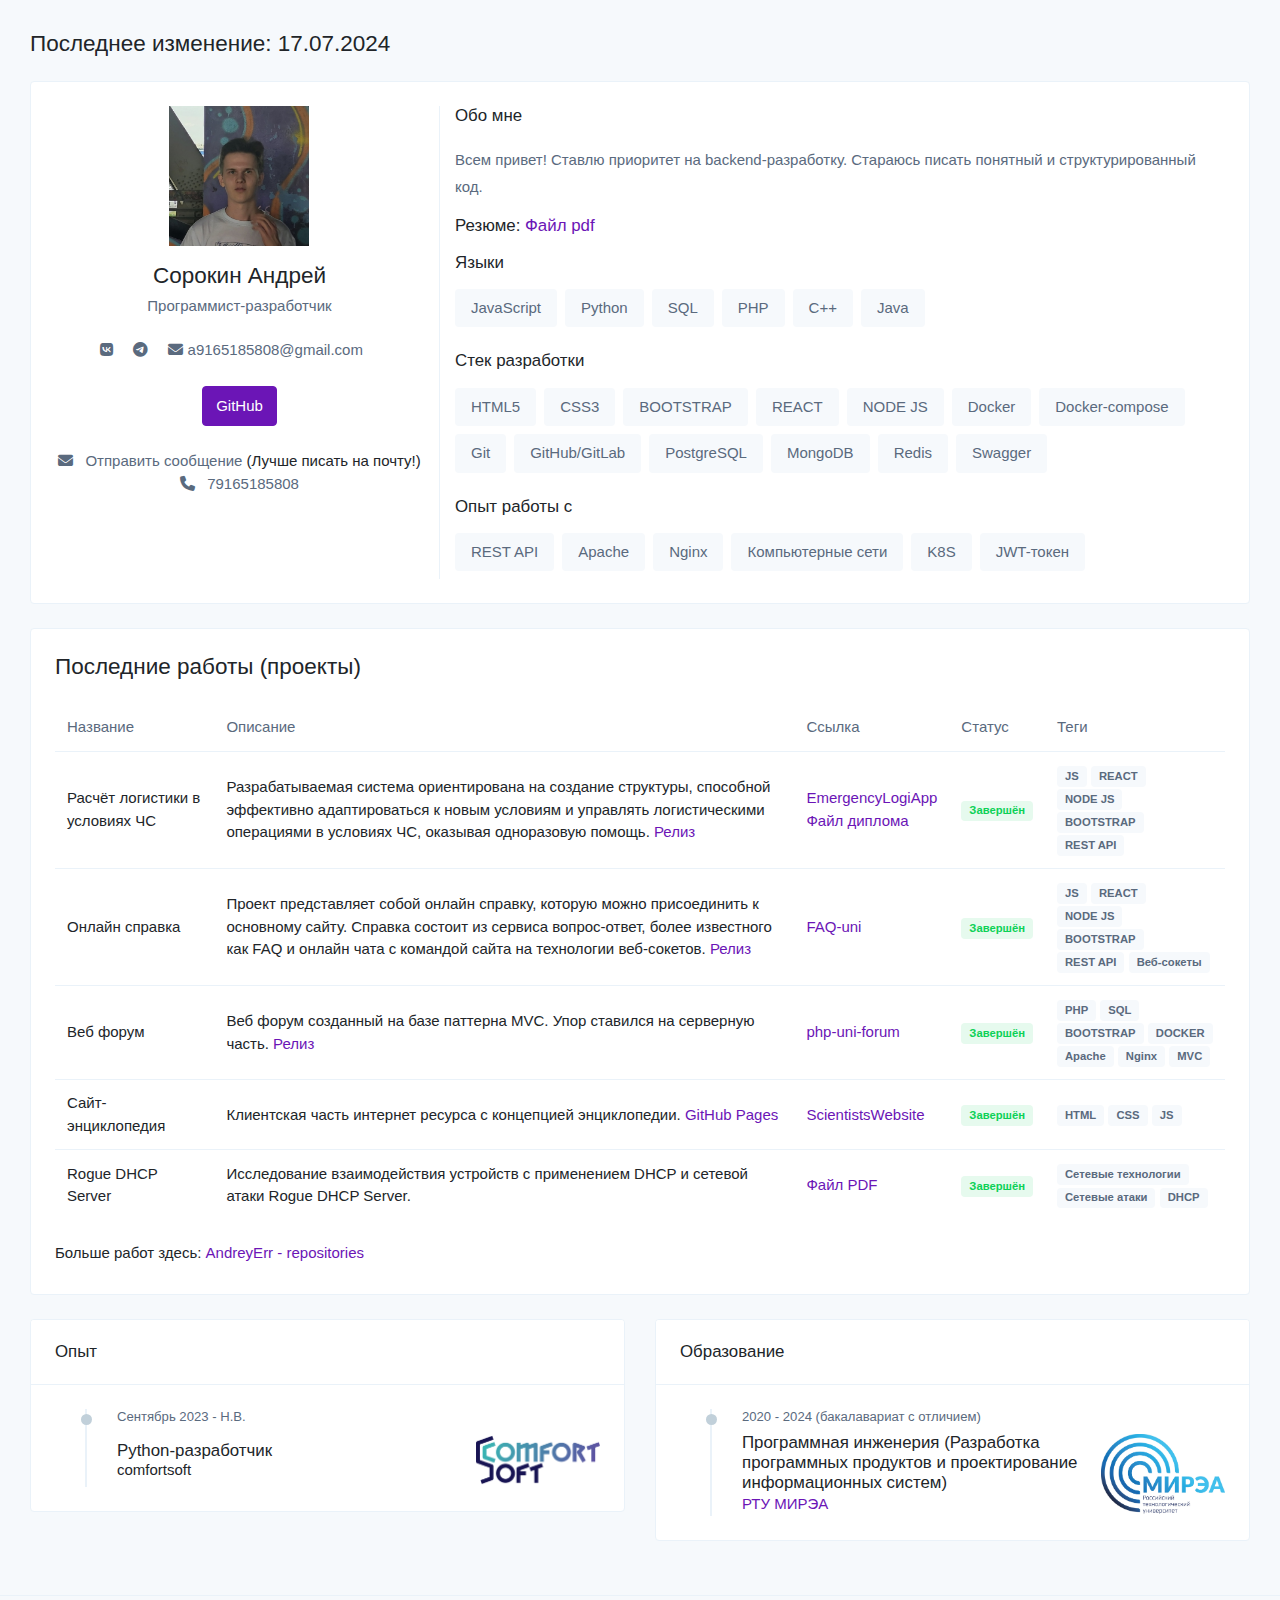
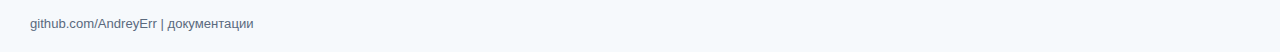
==== commit b61738ba: "Update" ====
--- a/index.html
+++ b/index.html
@@ -248,7 +248,7 @@
 									<div class="u-timeline">
 
 										<div class="u-timeline__item">
-											<div class="h5 font-weight-normal text-muted mb-2">2020 - 2024</div>
+											<div class="h5 font-weight-normal text-muted mb-2">2020 - 2024  (бакалавариат с отличием)</div>
 
 											<div class="media d-block d-sm-flex align-items-center">
 												<div class="media-body mb-3 mb-sm-0">
